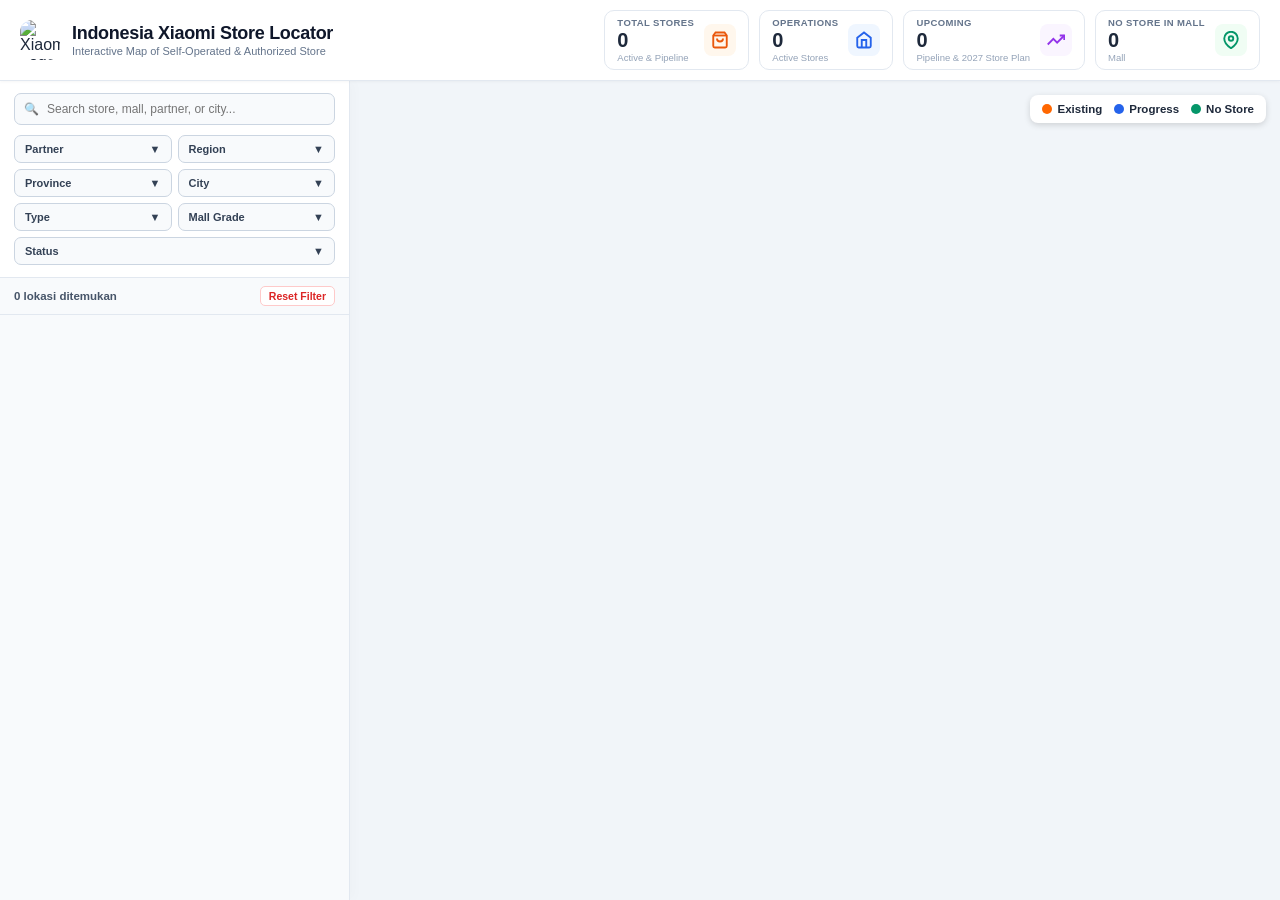
==== index.html @ d6fe2747 "Add files via upload" ====
<!DOCTYPE html>
<html lang="id">
<head>
  <meta charset="UTF-8">
  <meta name="viewport" content="width=device-width, initial-scale=1.0">
  <title>Indonesia Xiaomi Store Locator - Interactive Distribution Map</title>
  
  <!-- Leaflet CSS -->
  <link rel="stylesheet" href="https://unpkg.com/leaflet@1.9.4/dist/leaflet.css" />

  <style>
    @import url('https://fonts.cdnfonts.com/css/aptos');

    * {
      box-sizing: border-box;
      margin: 0;
      padding: 0;
      font-family: 'Aptos', 'Aptos Display', -apple-system, BlinkMacSystemFont, "Segoe UI", Roboto, sans-serif !important;
    }

    body {
      background-color: #f1f5f9;
      color: #1e293b;
      height: 100vh;
      display: flex;
      flex-direction: column;
      overflow: hidden;
    }

    /* ================= NAVBAR ================= */
    .navbar {
      background-color: #ffffff;
      border-bottom: 1px solid #e2e8f0;
      padding: 10px 20px;
      display: flex;
      justify-content: space-between;
      align-items: center;
      z-index: 1000;
      box-shadow: 0 1px 3px rgba(0, 0, 0, 0.04);
    }

    .brand {
      display: flex;
      align-items: center;
      gap: 12px;
    }

    .brand h1 {
      font-size: 18px;
      font-weight: 800;
      color: #0f172a;
      letter-spacing: -0.3px;
    }

    .brand p {
      font-size: 11px;
      color: #64748b;
      margin-top: 1px;
      font-weight: 500;
    }

    /* ================= STATS ================= */
    .stats-container {
      display: flex;
      gap: 10px;
    }

    .stat-card {
      background: #ffffff;
      border: 1px solid #e2e8f0;
      border-radius: 10px;
      padding: 6px 12px;
      display: flex;
      align-items: center;
      justify-content: space-between;
      min-width: 130px;
      gap: 10px;
    }

    .stat-content {
      display: flex;
      flex-direction: column;
    }

    .stat-label {
      font-size: 9.5px;
      font-weight: 700;
      color: #64748b;
      letter-spacing: 0.4px;
      text-transform: uppercase;
    }

    .stat-content h2 {
      font-size: 20px;
      font-weight: 800;
      line-height: 1.1;
      margin: 1px 0;
    }

    .stat-sub {
      font-size: 9.5px;
      color: #94a3b8;
      font-weight: 500;
    }

    .stat-orange h2 { color: #ea580c; }
    .stat-blue h2   { color: #2563eb; }
    .stat-purple h2 { color: #9333ea; }
    .stat-green h2  { color: #059669; }

    .stat-icon {
      width: 32px;
      height: 32px;
      border-radius: 8px;
      display: flex;
      align-items: center;
      justify-content: center;
      flex-shrink: 0;
    }

    .orange-icon { background-color: #fff7ed; color: #ea580c; }
    .blue-icon   { background-color: #eff6ff; color: #2563eb; }
    .purple-icon { background-color: #faf5ff; color: #9333ea; }
    .green-icon  { background-color: #f0fdf4; color: #059669; }

    /* ================= LAYOUT ================= */
    .main-layout {
      display: flex;
      flex: 1;
      height: calc(100vh - 61px);
      position: relative;
    }

    /* ================= SIDEBAR ================= */
    .sidebar {
      width: 350px;
      background: #ffffff;
      border-right: 1px solid #e2e8f0;
      display: flex;
      flex-direction: column;
      z-index: 500;
      box-shadow: 4px 0 12px rgba(0, 0, 0, 0.02);
    }

    .filter-section {
      padding: 12px 14px;
      border-bottom: 1px solid #e2e8f0;
      background: #ffffff;
    }

    .search-box-wrapper {
      position: relative;
      margin-bottom: 10px;
    }

    .search-box-icon {
      position: absolute;
      left: 10px;
      top: 50%;
      transform: translateY(-50%);
      color: #94a3b8;
      font-size: 12px;
    }

    .search-box {
      width: 100%;
      padding: 8px 12px 8px 32px;
      border: 1px solid #cbd5e1;
      border-radius: 7px;
      font-size: 12px;
      outline: none;
      background: #f8fafc;
      color: #0f172a;
      transition: all 0.2s ease;
    }

    .search-box:focus {
      background: #ffffff;
      border-color: #ea580c;
      box-shadow: 0 0 0 3px rgba(234, 88, 12, 0.1);
    }

    .filter-grid {
      display: flex;
      flex-direction: column;
      gap: 6px;
    }

    .filter-row {
      display: flex;
      gap: 6px;
    }

    .custom-multiselect {
      position: relative;
      flex: 1;
    }

    .custom-multiselect.full-width {
      width: 100%;
    }

    .multiselect-btn {
      width: 100%;
      padding: 7px 10px;
      background: #f8fafc;
      border: 1px solid #cbd5e1;
      border-radius: 7px;
      font-size: 11px;
      font-weight: 600;
      color: #334155;
      text-align: left;
      cursor: pointer;
      display: flex;
      justify-content: space-between;
      align-items: center;
      transition: all 0.2s;
    }

    .multiselect-btn:hover {
      background: #ffffff;
      border-color: #94a3b8;
      color: #0f172a;
    }

    /* DROPDOWN CONTAINER */
    .multiselect-dropdown {
      display: none;
      position: absolute;
      top: calc(100% + 4px);
      left: 0;
      right: 0;
      background: #ffffff;
      border: 1px solid #cbd5e1;
      border-radius: 7px;
      z-index: 1000;
      box-shadow: 0 8px 20px rgba(0,0,0,0.08);
      padding: 6px;
    }

    .multiselect-dropdown.show {
      display: block;
    }

    .dropdown-search-input {
      width: 100%;
      padding: 6px 10px;
      font-size: 11px;
      border: 1px solid #cbd5e1;
      border-radius: 5px;
      outline: none;
      margin-bottom: 6px;
      background: #f8fafc;
    }

    .dropdown-search-input:focus {
      border-color: #ea580c;
      background: #ffffff;
    }

    .dropdown-options-list {
      max-height: 180px;
      overflow-y: auto;
      display: flex;
      flex-direction: column;
      gap: 2px;
    }

    .multiselect-option {
      display: flex;
      align-items: center;
      gap: 8px;
      padding: 5px 8px;
      font-size: 11px;
      cursor: pointer;
      color: #334155;
      font-weight: 500;
      border-radius: 4px;
    }

    .multiselect-option:hover {
      background-color: #f1f5f9;
      color: #0f172a;
    }

    .multiselect-option input[type="checkbox"] {
      cursor: pointer;
      accent-color: #ea580c;
      width: 13px;
      height: 13px;
    }

    .dropdown-actions {
      display: flex;
      justify-content: space-between;
      padding: 4px 2px 6px 2px;
      border-bottom: 1px solid #e2e8f0;
      margin-bottom: 4px;
      font-size: 10px;
    }

    .dropdown-action-btn {
      background: none;
      border: none;
      color: #2563eb;
      cursor: pointer;
      font-weight: 600;
      padding: 2px 4px;
    }

    .dropdown-action-btn:hover {
      text-decoration: underline;
    }

    .store-count-info {
      padding: 8px 14px;
      background: #f8fafc;
      border-bottom: 1px solid #e2e8f0;
      display: flex;
      justify-content: space-between;
      align-items: center;
      font-size: 11.5px;
      font-weight: 700;
      color: #475569;
    }

    #reset-btn {
      background: #ffffff;
      border: 1px solid #fecaca;
      color: #dc2626;
      font-size: 10.5px;
      font-weight: 700;
      cursor: pointer;
      padding: 3px 8px;
      border-radius: 5px;
      transition: all 0.2s;
    }

    #reset-btn:hover {
      background: #fee2e2;
    }

    .store-list {
      flex: 1;
      overflow-y: auto;
      padding: 10px 14px;
      display: flex;
      flex-direction: column;
      gap: 10px;
      background: #f8fafc;
    }

    .store-card {
      background: #ffffff;
      border: 1px solid #e2e8f0;
      border-radius: 8px;
      padding: 11px;
      cursor: pointer;
      transition: all 0.2s ease;
      box-shadow: 0 1px 2px rgba(0,0,0,0.02);
    }

    .store-card:hover {
      border-color: #ea580c;
      box-shadow: 0 4px 10px rgba(234, 88, 12, 0.06);
      transform: translateY(-1px);
    }

    .card-header {
      display: flex;
      justify-content: space-between;
      align-items: flex-start;
      gap: 8px;
      margin-bottom: 4px;
    }

    .card-title {
      font-size: 12.5px;
      font-weight: 700;
      color: #0f172a;
      line-height: 1.3;
    }

    .badge-group {
      display: flex;
      align-items: center;
      gap: 3px;
      flex-shrink: 0;
    }

    .badge {
      padding: 2px 6px;
      border-radius: 12px;
      font-size: 9px;
      font-weight: 800;
      text-transform: uppercase;
      letter-spacing: 0.2px;
    }

    .badge-existing { background-color: #ffedd5; color: #c2410c; }
    .badge-progress { background-color: #dbeafe; color: #1e40af; }
    .badge-nostore  { background-color: #d1fae5; color: #065f46; }

    .card-meta-row {
      display: flex;
      flex-direction: column;
      gap: 2px;
      margin-top: 4px;
    }

    .card-partner {
      font-size: 11px;
      color: #475569;
      font-weight: 600;
    }

    .card-address {
      font-size: 10.5px;
      color: #64748b;
    }

    .maps-link-container {
      margin: 5px 0;
    }

    .btn-maps-link {
      display: inline-flex;
      align-items: center;
      gap: 3px;
      color: #ea580c;
      font-weight: 700;
      font-size: 10.5px;
      text-decoration: none;
      padding: 2px 6px;
      border: 1px solid #fed7aa;
      border-radius: 5px;
      background-color: #fff7ed;
      transition: all 0.2s;
    }

    .btn-maps-link:hover {
      background-color: #ea580c;
      color: #ffffff;
      border-color: #ea580c;
    }

    .store-extra-info {
      margin-top: 6px;
      padding-top: 5px;
      border-top: 1px dashed #e2e8f0;
      font-size: 10.5px;
      color: #64748b;
      display: flex;
      justify-content: space-between;
      align-items: center;
    }

    /* STYLING Kustom untuk Tooltip saat di-Hover */
    .store-hover-tooltip {
      background: rgba(255, 255, 255, 0.95);
      border: 1px solid #cbd5e1;
      border-radius: 6px;
      padding: 4px 8px;
      font-size: 10.5px;
      font-weight: 600;
      color: #0f172a;
      box-shadow: 0 4px 6px rgba(0,0,0,0.1);
      white-space: nowrap;
    }

    /* ================= MAP CONTAINER & LEGEND ================= */
    .map-container {
      flex: 1;
      height: 100%;
      position: relative;
    }

    #map {
      width: 100%;
      height: 100%;
    }

    .map-legend {
      position: absolute;
      top: 14px;
      right: 14px;
      background: white;
      padding: 8px 12px;
      border-radius: 8px;
      box-shadow: 0 2px 6px rgba(0,0,0,0.15);
      display: flex;
      gap: 12px;
      z-index: 1000;
      font-size: 11.5px;
      font-weight: 600;
      color: #1e293b;
      align-items: center;
    }

    .legend-item {
      display: flex;
      align-items: center;
      gap: 5px;
    }

    .legend-dot {
      width: 10px;
      height: 10px;
      border-radius: 50%;
    }

    /* ================= RIGHT RADIUS PANEL ================= */
    .right-info-panel {
      position: absolute;
      top: 60px;
      right: 14px;
      width: 330px;
      max-height: calc(100% - 74px);
      background: #ffffff;
      border-radius: 10px;
      box-shadow: 0 10px 24px rgba(0, 0, 0, 0.15);
      border: 1px solid #cbd5e1;
      z-index: 1000;
      display: none;
      flex-direction: column;
      overflow: hidden;
      animation: slideInRight 0.2s ease-out;
    }

    @keyframes slideInRight {
      from { opacity: 0; transform: translateX(20px); }
      to { opacity: 1; transform: translateX(0); }
    }

    .radius-header {
      background: #0f766e;
      color: #ffffff;
      padding: 10px 14px;
      display: flex;
      justify-content: space-between;
      align-items: center;
    }

    .radius-title-box {
      display: flex;
      align-items: center;
      gap: 6px;
      font-weight: 800;
      font-size: 13px;
    }

    .radius-count-badge {
      background: #ffffff;
      color: #0f766e;
      font-weight: 800;
      font-size: 11px;
      padding: 2px 8px;
      border-radius: 10px;
    }

    .radius-content {
      padding: 12px;
      overflow-y: auto;
      display: flex;
      flex-direction: column;
      gap: 10px;
    }

    .center-store-title {
      font-size: 12px;
      line-height: 1.3;
      color: #1e293b;
    }

    .center-store-title strong {
      display: block;
      font-size: 12.5px;
      color: #0f172a;
    }

    .radius-actions {
      display: grid;
      grid-template-columns: 1fr 1fr;
      gap: 8px;
    }

    .btn-radius-action {
      background: #ffffff;
      border: 1px solid #cbd5e1;
      color: #0f766e;
      font-weight: 700;
      font-size: 11px;
      padding: 6px;
      border-radius: 6px;
      cursor: pointer;
      text-align: center;
      transition: all 0.2s;
    }

    .btn-radius-action:hover {
      background: #f1f5f9;
      border-color: #0f766e;
    }

    .radius-locations-list {
      display: flex;
      flex-direction: column;
      gap: 8px;
      max-height: 320px;
      overflow-y: auto;
    }

    .radius-location-item {
      border-bottom: 1px dashed #e2e8f0;
      padding-bottom: 6px;
    }

    .loc-item-header {
      display: flex;
      justify-content: space-between;
      gap: 6px;
    }

    .loc-item-name {
      font-size: 11.5px;
      font-weight: 700;
      color: #1e293b;
    }

    .loc-item-dist {
      font-size: 10.5px;
      font-weight: 800;
      color: #0f766e;
      white-space: nowrap;
    }

    .loc-item-sub {
      font-size: 10px;
      color: #64748b;
      margin-top: 2px;
    }

    .no-store-city {
      font-size: 11.5px;
      color: #94a3b8;
      font-style: italic;
      text-align: center;
      padding: 10px 0;
    }

    .radius-footer-accordion {
      background: #ea580c;
      color: #ffffff;
      padding: 8px 12px;
      font-size: 11px;
      font-weight: 800;
      display: flex;
      justify-content: space-between;
      align-items: center;
      cursor: pointer;
    }
  </style>
</head>
<body>

  <!-- NAVBAR -->
  <header class="navbar">
    <div class="brand">
      <div class="brand-logo-xiaomi" title="Xiaomi Store Locator" style="background: none; padding: 0; box-shadow: none;">
        <img src="https://upload.wikimedia.org/wikipedia/commons/a/ae/Xiaomi_logo_%282021-%29.svg" alt="Xiaomi Logo" style="width: 40px; height: 40px; border-radius: 12px; display: block;">
      </div>
      <div>
        <h1>Indonesia Xiaomi Store Locator</h1>
        <p>Interactive Map of Self-Operated & Authorized Store</p>
      </div>
    </div>

    <!-- STATS -->
    <div class="stats-container">
      <div class="stat-card">
        <div class="stat-content">
          <span class="stat-label">Total Stores</span>
          <h2 id="stat-total">0</h2>
          <span class="stat-sub">Active & Pipeline</span>
        </div>
        <div class="stat-icon orange-icon">
          <svg width="18" height="18" viewBox="0 0 24 24" fill="none" stroke="currentColor" stroke-width="2.5"><path d="M6 2L3 6v14a2 2 0 0 0 2 2h14a2 2 0 0 0 2-2V6l-3-4z"></path><line x1="3" y1="6" x2="21" y2="6"></line><path d="M16 10a4 4 0 0 1-8 0"></path></svg>
        </div>
      </div>

      <div class="stat-card">
        <div class="stat-content">
          <span class="stat-label">Operations</span>
          <h2 id="stat-existing">0</h2>
          <span class="stat-sub">Active Stores</span>
        </div>
        <div class="stat-icon blue-icon">
          <svg width="18" height="18" viewBox="0 0 24 24" fill="none" stroke="currentColor" stroke-width="2.5"><path d="M3 9l9-7 9 7v11a2 2 0 0 1-2 2H5a2 2 0 0 1-2-2z"></path><polyline points="9 22 9 12 15 12 15 22"></polyline></svg>
        </div>
      </div>

      <div class="stat-card">
        <div class="stat-content">
          <span class="stat-label">Upcoming</span>
          <h2 id="stat-progress">0</h2>
          <span class="stat-sub">Pipeline & 2027 Store Plan</span>
        </div>
        <div class="stat-icon purple-icon">
          <svg width="18" height="18" viewBox="0 0 24 24" fill="none" stroke="currentColor" stroke-width="2.5"><polyline points="23 6 13.5 15.5 8.5 10.5 1 18"></polyline><polyline points="17 6 23 6 23 12"></polyline></svg>
        </div>
      </div>

      <div class="stat-card">
        <div class="stat-content">
          <span class="stat-label">No Store In Mall</span>
          <h2 id="stat-nostore">0</h2>
          <span class="stat-sub">Mall</span>
        </div>
        <div class="stat-icon green-icon">
          <svg width="18" height="18" viewBox="0 0 24 24" fill="none" stroke="currentColor" stroke-width="2.5"><path d="M21 10c0 7-9 13-9 13s-9-6-9-13a9 9 0 0 1 18 0z"></path><circle cx="12" cy="10" r="3"></circle></svg>
        </div>
      </div>
    </div>
  </header>

  <!-- MAIN LAYOUT -->
  <div class="main-layout">
    
    <!-- SIDEBAR -->
    <aside class="sidebar">
      <div class="filter-section">
        <div class="search-box-wrapper">
          <span class="search-box-icon">🔍</span>
          <input type="text" id="search-input" class="search-box" placeholder="Search store, mall, partner, or city...">
        </div>

        <div class="filter-grid">
          <div class="filter-row">
            <div class="custom-multiselect" id="ms-partner">
              <button class="multiselect-btn"><span>Partner</span> ▼</button>
              <div class="multiselect-dropdown"></div>
            </div>
            <div class="custom-multiselect" id="ms-region">
              <button class="multiselect-btn"><span>Region</span> ▼</button>
              <div class="multiselect-dropdown"></div>
            </div>
          </div>

          <div class="filter-row">
            <div class="custom-multiselect" id="ms-province">
              <button class="multiselect-btn"><span>Province</span> ▼</button>
              <div class="multiselect-dropdown"></div>
            </div>
            <div class="custom-multiselect" id="ms-city">
              <button class="multiselect-btn"><span>City</span> ▼</button>
              <div class="multiselect-dropdown"></div>
            </div>
          </div>

          <div class="filter-row">
            <div class="custom-multiselect" id="ms-type">
              <button class="multiselect-btn"><span>Type</span> ▼</button>
              <div class="multiselect-dropdown"></div>
            </div>
            <div class="custom-multiselect" id="ms-grade">
              <button class="multiselect-btn"><span>Mall Grade</span> ▼</button>
              <div class="multiselect-dropdown"></div>
            </div>
          </div>

          <div class="custom-multiselect full-width" id="ms-status">
            <button class="multiselect-btn"><span>Status</span> ▼</button>
            <div class="multiselect-dropdown"></div>
          </div>
        </div>
      </div>

      <div class="store-count-info">
        <span id="stores-found-text">0 lokasi ditemukan</span>
        <button id="reset-btn">Reset Filter</button>
      </div>

      <div class="store-list" id="store-list"></div>
    </aside>

    <!-- MAP CONTAINER & LEGENDA -->
    <main class="map-container">
      <div class="map-legend">
        <div class="legend-item">
          <span class="legend-dot" style="background-color: #ff6700;"></span> Existing
        </div>
        <div class="legend-item">
          <span class="legend-dot" style="background-color: #2563eb;"></span> Progress
        </div>
        <div class="legend-item">
          <span class="legend-dot" style="background-color: #059669;"></span> No Store
        </div>
      </div>

      <div id="map"></div>
    </main>

  </div>

  <!-- Leaflet JS -->
  <script src="https://unpkg.com/leaflet@1.9.4/dist/leaflet.js"></script>

  <script>
    const map = L.map('map').setView([-2.548926, 118.014863], 5);

    L.tileLayer('https://{s}.tile.openstreetmap.org/{z}/{x}/{y}.png', {
      attribution: '© OpenStreetMap contributors'
    }).addTo(map);

    let allStores = [];
    let filteredStores = [];
    let markersLayer = L.layerGroup().addTo(map);
    let radiusCirclesGroup = L.layerGroup().addTo(map);
    let connectionLinesGroup = L.layerGroup().addTo(map);
    let currentActiveStore = null;

    const selectedFilters = {
      partner: [],
      region: [],
      province: [],
      city: [],
      type: [],
      grade: [],
      status: ['EXISTING', 'PROGRESS']
    };

    function getPinSizeByZoom(zoomLevel) {
      if (zoomLevel >= 15) return { width: 28, height: 38 }; 
      if (zoomLevel >= 12) return { width: 22, height: 30 }; 
      if (zoomLevel >= 9)  return { width: 16, height: 22 }; 
      return { width: 12, height: 16 };                       
    }

    function createMapPinIcon(status, zoomLevel) {
      const { width, height } = getPinSizeByZoom(zoomLevel);
      const st = String(status || '').toUpperCase();

      let lightColor = '#FF6700'; 
      let darkColor  = '#D95300';

      if (st === 'PROGRESS' || st === 'UPCOMING') {
        lightColor = '#2563EB';  
        darkColor  = '#1D4ED8';
      } else if (st === 'NO STORE' || st === 'POTENTIAL' || st === 'NO MALL') {
        lightColor = '#059669';  
        darkColor  = '#047857';
      }

      const svgPin = `
        <svg viewBox="0 0 100 130" style="width: 100%; height: 100%; filter: drop-shadow(0px 2px 3px rgba(0,0,0,0.35));" xmlns="http://www.w3.org/2000/svg">
          <path d="M50 0 C22.386 0 0 22.386 0 50 C0 80 50 130 50 130 C50 130 100 80 100 50 C100 22.386 77.614 0 50 0 Z" fill="#FFFFFF"/>
          <path d="M50 6 C25.7 6 6 25.7 6 50 C6 76 50 121 50 121 Z" fill="${lightColor}"/>
          <path d="M50 6 C74.3 6 94 25.7 94 50 C94 76 50 121 50 121 Z" fill="${darkColor}"/>
          <circle cx="50" cy="48" r="18" fill="#FFFFFF"/>
          <circle cx="50" cy="48" r="10" fill="${lightColor}"/>
        </svg>
      `;

      return L.divIcon({
        className: 'custom-map-pin-icon',
        html: `<div style="width: ${width}px; height: ${height}px;">${svgPin}</div>`,
        iconSize: [width, height],
        iconAnchor: [width / 2, height],
        popupAnchor: [0, -height]
      });
    }

    function parseNum(val) {
      if (typeof val === 'number') return val;
      if (typeof val === 'string') {
        const cleaned = val.replace(',', '.').trim();
        const num = parseFloat(cleaned);
        return isNaN(num) ? NaN : num;
      }
      return NaN;
    }

    function getTextVal(val) {
      if (val === undefined || val === null || val === '') return '-';
      return String(val).trim();
    }

    function formatPopulation(val) {
      if (val === undefined || val === null || val === '' || val === '-') return '-';
      const cleaned = String(val).replace(/[^0-9]/g, '');
      if (!cleaned) return String(val);
      return Number(cleaned).toLocaleString('en-US');
    }

    function getGradeVal(store) {
      return store["Grade"] || store["Mall Grade"] || store["Mall_Grade"] || store["Grade Mall"] || store["GRADE"] || store["Store Grade"] || '';
    }

    function getDistanceInKm(lat1, lon1, lat2, lon2) {
      const R = 6371;
      const dLat = (lat2 - lat1) * Math.PI / 180;
      const dLon = (lon2 - lon1) * Math.PI / 180;
      const a = 
        Math.sin(dLat / 2) * Math.sin(dLat / 2) +
        Math.cos(lat1 * Math.PI / 180) * Math.cos(lat2 * Math.PI / 180) * 
        Math.sin(dLon / 2) * Math.sin(dLon / 2);
      const c = 2 * Math.atan2(Math.sqrt(a), Math.sqrt(1 - a));
      return R * c;
    }

    function formatDistance(distKm) {
      if (distKm < 1) return `${Math.round(distKm * 1000)} m`;
      return `${distKm.toFixed(2)} km`;
    }

    function normalizeCityName(cityName) {
      if (!cityName) return '';
      return cityName.toString().toLowerCase().replace(/^(kota|kabupaten|kab\.)\s+/g, '').trim();
    }

    async function fetchJsonData(fileName) {
      const paths = [`../output/${fileName}`, `output/${fileName}`, `./output/${fileName}`, `./${fileName}`, fileName];
      for (const path of paths) {
        try {
          const res = await fetch(path);
          if (res.ok) {
            const data = await res.json();
            if (Array.isArray(data) && data.length > 0) return data;
          }
        } catch (e) {}
      }
      return [];
    }

    async function loadStoresData() {
      const storesData = await fetchJsonData('stores.json');
      const candidatesData = await fetchJsonData('mall_candidate.json');

      const formattedStores = storesData.map(s => {
        let st = String(s.Status || 'EXISTING').trim().toUpperCase();
        if (st.includes('EXIST')) st = 'EXISTING';
        else if (st.includes('PROGRESS') || st.includes('UPCOMING')) st = 'PROGRESS';
        else st = 'EXISTING';
        return { ...s, Status: st };
      });

      const formattedCandidates = candidatesData.map(c => ({ ...c, Status: 'NO STORE', isCandidate: true }));

      allStores = [...formattedStores, ...formattedCandidates];
      setupMultiSelects();
      applyFilters();
    }

    loadStoresData();

    const filterConfigs = [
      { id: 'ms-partner', key: 'partner', field: 'Partner', label: 'Partner' },
      { id: 'ms-region', key: 'region', field: 'Region', label: 'Region' },
      { id: 'ms-province', key: 'province', field: 'Province', label: 'Province' },
      { id: 'ms-city', key: 'city', field: 'City', label: 'City' },
      { id: 'ms-type', key: 'type', field: 'Type', label: 'Type' },
      { id: 'ms-grade', key: 'grade', customGetter: getGradeVal, label: 'Mall Grade' },
      { id: 'ms-status', key: 'status', customOptions: ['EXISTING', 'PROGRESS', 'NO STORE'], label: 'Status' }
    ];

    function setupMultiSelects() {
      filterConfigs.forEach(cfg => {
        const container = document.getElementById(cfg.id);
        if (!container) return;

        const btn = container.querySelector('.multiselect-btn');
        const dropdown = container.querySelector('.multiselect-dropdown');

        let options = [];
        if (cfg.customOptions) {
          options = cfg.customOptions;
        } else {
          options = [...new Set(allStores.map(item => cfg.customGetter ? cfg.customGetter(item) : item[cfg.field]).filter(Boolean))].sort();
        }

        dropdown.innerHTML = `
          <input type="text" class="dropdown-search-input" placeholder="Search ${cfg.label.toLowerCase()}...">
          <div class="dropdown-actions">
            <button type="button" class="dropdown-action-btn select-all">Select All</button>
            <button type="button" class="dropdown-action-btn clear-all">Clear</button>
          </div>
          <div class="dropdown-options-list"></div>
        `;

        const searchInput = dropdown.querySelector('.dropdown-search-input');
        const optionsListContainer = dropdown.querySelector('.dropdown-options-list');
        const btnSelectAll = dropdown.querySelector('.select-all');
        const btnClearAll = dropdown.querySelector('.clear-all');

        options.forEach(optVal => {
          const isChecked = selectedFilters[cfg.key].includes(optVal);
          const label = document.createElement('label');
          label.className = 'multiselect-option';
          label.innerHTML = `<input type="checkbox" value="${optVal}" ${isChecked ? 'checked' : ''}><span>${optVal}</span>`;

          const checkbox = label.querySelector('input');
          checkbox.addEventListener('change', () => {
            if (checkbox.checked) {
              if (!selectedFilters[cfg.key].includes(optVal)) selectedFilters[cfg.key].push(optVal);
            } else {
              selectedFilters[cfg.key] = selectedFilters[cfg.key].filter(v => v !== optVal);
            }
            updateBtnLabel(btn, cfg.label, selectedFilters[cfg.key]);
            applyFilters();
          });
          optionsListContainer.appendChild(label);
        });

        searchInput.addEventListener('input', (e) => {
          const term = e.target.value.toLowerCase();
          const optionLabels = optionsListContainer.querySelectorAll('.multiselect-option');
          optionLabels.forEach(lbl => {
            const text = lbl.textContent.toLowerCase();
            lbl.style.display = text.includes(term) ? 'flex' : 'none';
          });
        });

        searchInput.addEventListener('click', (e) => e.stopPropagation());

        btnSelectAll.addEventListener('click', (e) => {
          e.stopPropagation();
          selectedFilters[cfg.key] = [...options];
          optionsListContainer.querySelectorAll('input[type="checkbox"]').forEach(cb => cb.checked = true);
          updateBtnLabel(btn, cfg.label, selectedFilters[cfg.key]);
          applyFilters();
        });

        btnClearAll.addEventListener('click', (e) => {
          e.stopPropagation();
          selectedFilters[cfg.key] = [];
          optionsListContainer.querySelectorAll('input[type="checkbox"]').forEach(cb => cb.checked = false);
          updateBtnLabel(btn, cfg.label, selectedFilters[cfg.key]);
          applyFilters();
        });

        updateBtnLabel(btn, cfg.label, selectedFilters[cfg.key]);

        btn.addEventListener('click', (e) => {
          e.stopPropagation();
          document.querySelectorAll('.multiselect-dropdown').forEach(d => { 
            if (d !== dropdown) d.classList.remove('show'); 
          });
          dropdown.classList.toggle('show');
          if (dropdown.classList.contains('show')) {
            searchInput.focus();
          }
        });
      });

      document.addEventListener('click', () => {
        document.querySelectorAll('.multiselect-dropdown').forEach(d => d.classList.remove('show'));
      });

      const mainSearchInput = document.getElementById('search-input');
      if (mainSearchInput) mainSearchInput.addEventListener('input', () => applyFilters());

      const resetBtn = document.getElementById('reset-btn');
      if (resetBtn) resetBtn.addEventListener('click', resetFilters);
    }

    function updateBtnLabel(btn, defaultLabel, selectedArray) {
      const span = btn.querySelector('span');
      if (!span) return;
      if (selectedArray.length === 0) span.textContent = defaultLabel;
      else if (selectedArray.length === 1) span.textContent = selectedArray[0];
      else span.textContent = `${defaultLabel} (${selectedArray.length})`;
    }

    function applyFilters(isReset = false) {
      const searchInput = document.getElementById('search-input');
      const searchVal = searchInput ? searchInput.value.toLowerCase() : '';

      filteredStores = allStores.filter(store => {
        const storeName = store["Store Name"] || store["Mall Name"] || store["Name"] || '';
        const storeGrade = getGradeVal(store);
        const storeStatus = store["Status"] || 'NO STORE';

        const matchSearch = !searchVal || 
          storeName.toLowerCase().includes(searchVal) ||
          (store["Partner"] || '').toLowerCase().includes(searchVal) ||
          (store["City"] || '').toLowerCase().includes(searchVal) ||
          storeGrade.toLowerCase().includes(searchVal);

        const matchPartner = selectedFilters.partner.length === 0 || selectedFilters.partner.includes(store["Partner"]);
        const matchRegion = selectedFilters.region.length === 0 || selectedFilters.region.includes(store["Region"]);
        const matchProvince = selectedFilters.province.length === 0 || selectedFilters.province.includes(store["Province"]);
        const matchCity = selectedFilters.city.length === 0 || selectedFilters.city.includes(store["City"]);
        const matchType = selectedFilters.type.length === 0 || selectedFilters.type.includes(store["Type"]);
        const matchGrade = selectedFilters.grade.length === 0 || selectedFilters.grade.includes(storeGrade);
        const matchStatus = selectedFilters.status.length === 0 || selectedFilters.status.includes(storeStatus);

        return matchSearch && matchPartner && matchRegion && matchProvince && matchCity && matchType && matchGrade && matchStatus;
      });

      closeRightRadiusPanel();
      updateDashboard();

      // Jika sedang reset atau kembali ke kondisi default nasional, kembalikan tampilan utuh Indonesia (termasuk Papua)
      if (isReset || isDefaultFilterState()) {
        map.setView([-2.548926, 118.014863], 5, { duration: 1.5 });
      } else {
        autoZoomToFilteredStores();
      }
    }

    function isDefaultFilterState() {
      const searchInput = document.getElementById('search-input');
      const hasSearch = searchInput && searchInput.value.trim() !== '';
      const hasRegionFilter = selectedFilters.region.length > 0;
      const hasCityFilter = selectedFilters.city.length > 0;
      const hasPartnerFilter = selectedFilters.partner.length > 0;
      
      return !hasSearch && !hasRegionFilter && !hasCityFilter && !hasPartnerFilter;
    }

    function autoZoomToFilteredStores() {
      if (filteredStores.length === 0) return;

      const validCoords = filteredStores
        .map(store => {
          const lat = parseNum(store["Latitude"]);
          const lng = parseNum(store["Longitude"]);
          return (!isNaN(lat) && !isNaN(lng)) ? [lat, lng] : null;
        })
        .filter(coord => coord !== null);

      if (validCoords.length === 0) return;

      if (validCoords.length === 1) {
        map.flyTo(validCoords[0], 14, { duration: 1.5 });
      } else {
        const bounds = L.latLngBounds(validCoords);
        map.fitBounds(bounds, { 
          padding: [50, 50], 
          maxZoom: 13, 
          duration: 1.5 
        });
      }
    }

    function resetFilters() {
      const searchInput = document.getElementById('search-input');
      if (searchInput) searchInput.value = '';

      filterConfigs.forEach(cfg => {
        selectedFilters[cfg.key] = cfg.key === 'status' ? ['EXISTING', 'PROGRESS'] : [];
        const container = document.getElementById(cfg.id);
        if (container) {
          updateBtnLabel(container.querySelector('.multiselect-btn'), cfg.label, selectedFilters[cfg.key]);
          container.querySelectorAll('input[type="checkbox"]').forEach(cb => { cb.checked = selectedFilters[cfg.key].includes(cb.value); });
          
          const dropdownSearch = container.querySelector('.dropdown-search-input');
          if (dropdownSearch) {
            dropdownSearch.value = '';
            container.querySelectorAll('.multiselect-option').forEach(lbl => lbl.style.display = 'flex');
          }
        }
      });

      closeRightRadiusPanel();
      // Panggil applyFilters dengan parameter true agar peta kembali menampilkan seluruh Indonesia
      applyFilters(true);
    }

    function updateDashboard() {
      const existing = filteredStores.filter(s => String(s["Status"]).toUpperCase() === 'EXISTING').length;
      const progress = filteredStores.filter(s => String(s["Status"]).toUpperCase() === 'PROGRESS').length;
      const noStore = filteredStores.filter(s => String(s["Status"]).toUpperCase() === 'NO STORE').length;
      const totalAll = filteredStores.length;

      document.getElementById('stat-total').textContent = totalAll;
      document.getElementById('stat-existing').textContent = existing;
      document.getElementById('stat-progress').textContent = progress;
      document.getElementById('stat-nostore').textContent = noStore;
      document.getElementById('stores-found-text').textContent = `${totalAll} location found`;

      renderStoreList();
      renderMarkers();
    }

    function renderStoreList() {
      const listContainer = document.getElementById('store-list');
      if (!listContainer) return;
      listContainer.innerHTML = '';

      filteredStores.forEach(store => {
        const status = store["Status"] || 'NO STORE';
        let badgeClass = status === 'EXISTING' ? 'badge-existing' : (status === 'PROGRESS' ? 'badge-progress' : 'badge-nostore');

        const storeGrade = getGradeVal(store);
        const gradeBadgeHtml = storeGrade ? `<span class="badge" style="background:#e0e7ff; color:#3730a3;">${storeGrade}</span>` : '';
        const name = store["Store Name"] || store["Mall Name"] || store["Name"] || 'Xiaomi Store / Mall';

        const lat = parseNum(store["Latitude"]);
        const lng = parseNum(store["Longitude"]);
        const populationFormatted = formatPopulation(store['POPULATION'] || store['Population'] || store['City Population']);

        const searchName = store["Mall Name"] || store["Store Name"] || store["Name"];
        const cityName = store["City"] || '';
        let mapsLink = getTextVal(store['Google Maps Link'] || store['Popul Link'] || store['Maps Link']);
        if (mapsLink === '-') {
          mapsLink = searchName ? `https://www.google.com/maps/search/?api=1&query=${encodeURIComponent(`${searchName} ${cityName}`.trim())}` : '#';
        }

        const mapsBtnHtml = mapsLink !== '#' ? `<div class="maps-link-container"><a href="${mapsLink}" target="_blank" rel="noopener noreferrer" class="btn-maps-link">📍 Maps Link</a></div>` : '';

        const card = document.createElement('div');
        card.className = 'store-card';
        card.innerHTML = `
          <div class="card-header">
            <div class="card-title">${name}</div>
            <div class="badge-group">${gradeBadgeHtml}<span class="badge ${badgeClass}">${status}</span></div>
          </div>
          ${mapsBtnHtml}
          <div class="card-meta-row">
            <div class="card-partner">🏢 ${store["Partner"] || '-'}</div>
            <div class="card-address">📍 ${store["City"] || ''}, ${store["Province"] || ''}</div>
          </div>
          <div class="store-extra-info">
            <span>City Population</span>
            <strong style="color: #0f172a;">${populationFormatted}</strong>
          </div>
        `;

        card.addEventListener('click', (e) => {
          if (e.target.tagName === 'A') return;
          if (!isNaN(lat) && !isNaN(lng)) {
            map.flyTo([lat, lng], 13);
            selectStoreAndTriggerRadius(store);
          }
        });

        listContainer.appendChild(card);
      });
    }

    function renderMarkers() {
      markersLayer.clearLayers();
      const currentZoom = map.getZoom();

      filteredStores.forEach(store => {
        const lat = parseNum(store["Latitude"]);
        const lng = parseNum(store["Longitude"]);
        if (isNaN(lat) || isNaN(lng)) return;

        const marker = L.marker([lat, lng], { icon: createMapPinIcon(store["Status"], currentZoom) });
        const name = store["Store Name"] || store["Mall Name"] || store["Name"] || 'Xiaomi Store';
        const partner = store["Partner"] || '-';
        const region = store["Region"] || '-';
        const storeGrade = getGradeVal(store);
        
        const rawCost = parseNum(store["Rental Cost"]);
        const rentalCost = !isNaN(rawCost) ? `Rp ${new Intl.NumberFormat('id-ID').format(rawCost)}` : '-';

        const searchName = store["Mall Name"] || store["Store Name"] || store["Name"];
        const cityName = store["City"] || '';
        let mapsLink = getTextVal(store['Google Maps Link'] || store['Popul Link'] || store['Maps Link']);
        if (mapsLink === '-') {
          mapsLink = `https://www.google.com/maps/search/?api=1&query=${encodeURIComponent(`${searchName} ${cityName}`.trim())}`;
        }

        const rawPop = store['POPULATION'] || store['Population'] || store['City Population'];
        const populationFormatted = formatPopulation(rawPop);
        
        const dailyTraffic = getTextVal(store['Daily Traffic (Est)'] || store['Daily Traffic'] || store['Traffic']);
        const monthlyTraffic = getTextVal(store['Monthly Traffic (Est)'] || store['Monthly Traffic']);

        const mapsBtnHtml = (mapsLink && mapsLink !== '#') 
          ? `<div class="maps-link-container" style="margin-top:4px;"><a href="${mapsLink}" target="_blank" rel="noopener noreferrer" class="btn-maps-link">📍 Maps Link</a></div>` 
          : '';

        // TOOLTIP HOVER
        const tooltipContent = `
          <div style="line-height: 1.2;">
            <strong>${name}</strong><br>
            <span style="color: #475569; font-size: 9.5px;">🏢 ${partner} | 🗺️ ${region}</span>
          </div>
        `;
        marker.bindTooltip(tooltipContent, {
          permanent: false,
          direction: 'top',
          offset: [0, -25],
          className: 'store-hover-tooltip'
        });

        // POPUP KLIK
        const popupContent = `
          <div style="font-weight:bold; font-size:15px; margin-bottom:4px;">${name}</div>
          <div style="font-size:11px; color:#666; margin-bottom:6px;">${store["Address"] || ''}</div>
          ${mapsBtnHtml}
          <div style="font-size:11px; line-height:1.5; margin-top:6px; border-top:1px dashed #e2e8f0; padding-top:6px;">
            <b>Partner:</b> ${partner}<br>
            <b>Region:</b> ${region}<br>
            <b>Mall Grade:</b> ${storeGrade || '-'}<br>
            <b>Status:</b> ${store["Status"]}<br>
            <b>Store Size / Area:</b> ${store["Store Size"] || '-'} sqm<br>
            <b>Rental Cost:</b> ${rentalCost}<br>
            <b>City Population:</b> ${populationFormatted}<br>
            <b>Daily Traffic (Est):</b> ${dailyTraffic}<br>
            <b>Monthly Traffic (Est):</b> ${monthlyTraffic}
          </div>
        `;
        marker.bindPopup(popupContent);

        marker.on('click', (e) => {
          L.DomEvent.stopPropagation(e);
          selectStoreAndTriggerRadius(store);
        });

        markersLayer.addLayer(marker);
      });
    }

    map.on('zoomend', () => renderMarkers());

    map.on('click', () => {
      closeRightRadiusPanel();
    });

    function selectStoreAndTriggerRadius(store) {
      currentActiveStore = store;
      updateRadiusPanelUI();
    }

    function updateRadiusPanelUI() {
      if (!currentActiveStore) return;
      const targetLat = parseNum(currentActiveStore["Latitude"]);
      const targetLng = parseNum(currentActiveStore["Longitude"]);
      if (isNaN(targetLat) || isNaN(targetLng)) return;

      const targetCityNorm = normalizeCityName(currentActiveStore["City"] || '');
      
      const sameCityStores = filteredStores.filter(store => {
        return normalizeCityName(store["City"] || '') === targetCityNorm && targetCityNorm !== '';
      }).map(store => ({ 
        ...store, 
        distance: getDistanceInKm(targetLat, targetLng, parseNum(store["Latitude"]), parseNum(store["Longitude"])) 
      }))
      .sort((a, b) => a.distance - b.distance);

      connectionLinesGroup.clearLayers();
      renderRightRadiusPanelHTML(currentActiveStore, sameCityStores, currentActiveStore["City"]);
    }

    function renderRightRadiusPanelHTML(activeStore, sameCityStoresSorted, cityName) {
      let panel = document.getElementById('right-info-panel');
      if (!panel) {
        panel = document.createElement('div');
        panel.id = 'right-info-panel';
        panel.className = 'right-info-panel';
        document.querySelector('.map-container').appendChild(panel);
      }

      let locationsHtml = sameCityStoresSorted.length === 0 ? `<div class="no-store-city">Tidak ada store di ${cityName || 'kota ini'}.</div>` : '';
      
      sameCityStoresSorted.forEach(store => {
        const name = store["Store Name"] || store["Mall Name"] || store["Name"];
        const activeStoreName = activeStore["Store Name"] || activeStore["Mall Name"] || activeStore["Name"];
        
        const isCurrentActive = (name === activeStoreName);
        const itemStyle = isCurrentActive ? 'border: 1px solid #ea580c; background-color: #fff7ed; padding: 6px; border-radius: 6px; margin-bottom: 6px;' : 'border-bottom: 1px dashed #e2e8f0; padding-bottom: 6px; margin-bottom: 6px;';
        const activeIndicator = isCurrentActive ? '<span style="font-size:9px; background:#ea580c; color:#fff; padding:1px 5px; border-radius:4px; margin-left:5px;">Sedang Dipilih</span>' : '';

        locationsHtml += `
          <div class="radius-location-item" style="${itemStyle}">
            <div class="loc-item-header">
              <div class="loc-item-name">${name} ${activeIndicator}</div>
              <div class="loc-item-dist">${isCurrentActive ? 'Pusat' : formatDistance(store.distance)}</div>
            </div>
            <div class="loc-item-sub">${store["Status"]} • ${store["City"]} • ${store["Province"]}</div>
          </div>
        `;
      });

      panel.innerHTML = `
        <div class="radius-header">
          <div class="radius-title-box"><span>✛</span> RADIUS</div>
          <div class="radius-count-badge">${sameCityStoresSorted.length}</div>
        </div>
        <div class="radius-content">
          <div class="center-store-title">
            Radius center: <strong>${activeStore["Store Name"] || activeStore["Mall Name"]}</strong>
            <div style="font-size:10px; color:#64748b; margin-top:1px;">Menampilkan toko di <b>${cityName || 'Kota ini'}</b></div>
          </div>
          <div class="radius-actions">
            <button id="btn-radius-clear" class="btn-radius-action">Clear</button>
            <button id="btn-radius-export" class="btn-radius-action">Export Matrix</button>
          </div>
          <div class="radius-locations-list">${locationsHtml}</div>
        </div>
        <div class="radius-footer-accordion"><span>▼ BUSINESS UNITS - 2 KM</span></div>
      `;

      panel.style.display = 'flex';
      document.getElementById('btn-radius-clear').addEventListener('click', closeRightRadiusPanel);
      document.getElementById('btn-radius-export').addEventListener('click', () => alert('Exporting distance matrix data...'));
    }

    function closeRightRadiusPanel() {
      const panel = document.getElementById('right-info-panel');
      if (panel) panel.style.display = 'none';
      currentActiveStore = null;
      radiusCirclesGroup.clearLayers();
      connectionLinesGroup.clearLayers();
    }
  </script>
</body>
</html>
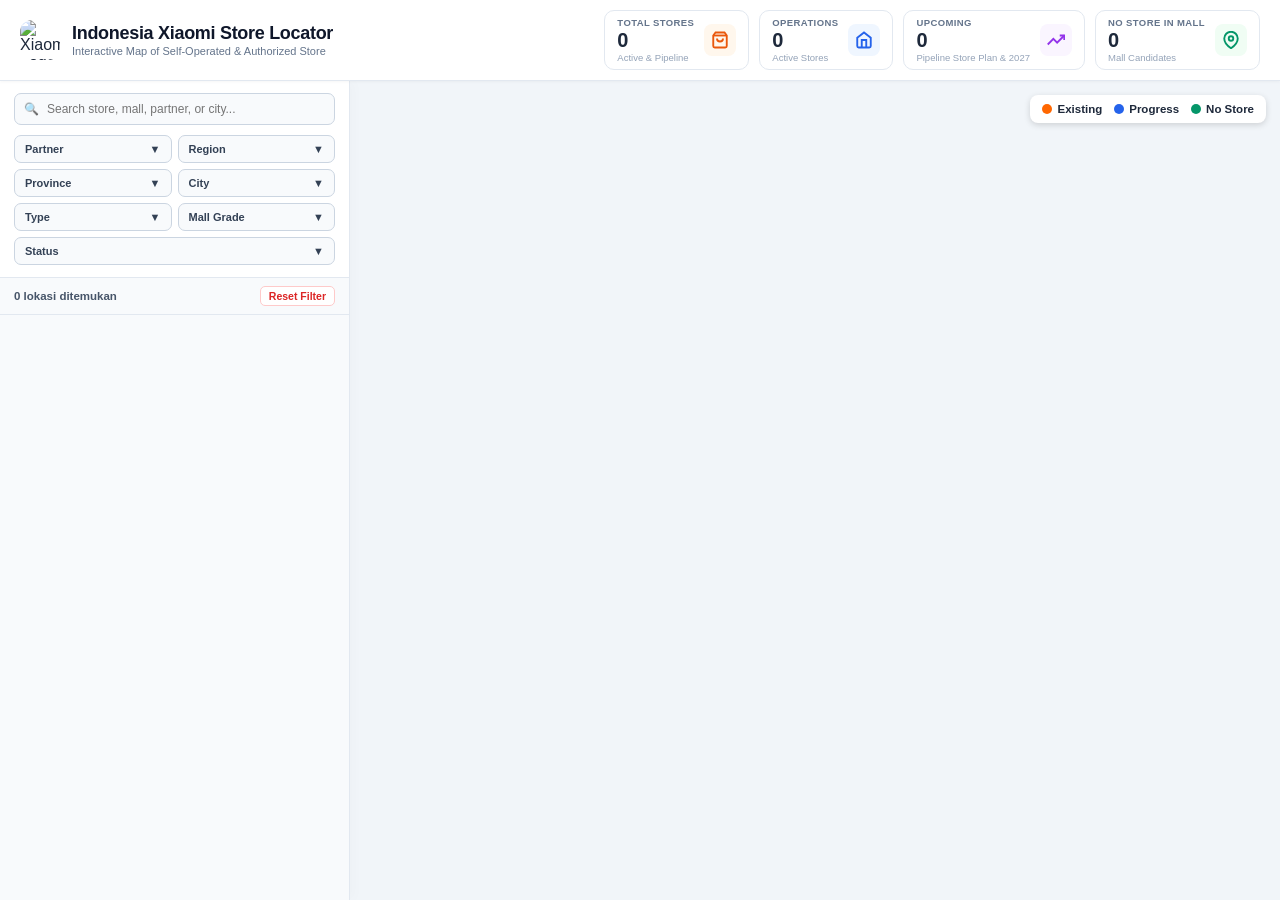
==== commit c7f4625b: "Add files via upload" ====
--- a/index.html
+++ b/index.html
@@ -3,7 +3,7 @@
 <head>
   <meta charset="UTF-8">
   <meta name="viewport" content="width=device-width, initial-scale=1.0">
-  <title>Indonesia Xiaomi Store Locator - Interactive Distribution Map</title>
+  <title>Indonesia Xiaomi Store Locator - Distance Lines Map</title>
   
   <!-- Leaflet CSS -->
   <link rel="stylesheet" href="https://unpkg.com/leaflet@1.9.4/dist/leaflet.css" />
@@ -37,6 +37,7 @@
       align-items: center;
       z-index: 1000;
       box-shadow: 0 1px 3px rgba(0, 0, 0, 0.04);
+      flex-shrink: 0;
     }
 
     .brand {
@@ -127,8 +128,9 @@
     .main-layout {
       display: flex;
       flex: 1;
-      height: calc(100vh - 61px);
+      height: calc(100vh - 63px);
       position: relative;
+      overflow: hidden;
     }
 
     /* ================= SIDEBAR ================= */
@@ -140,6 +142,7 @@
       flex-direction: column;
       z-index: 500;
       box-shadow: 4px 0 12px rgba(0, 0, 0, 0.02);
+      height: 100%;
     }
 
     .filter-section {
@@ -223,7 +226,6 @@
       color: #0f172a;
     }
 
-    /* DROPDOWN CONTAINER */
     .multiselect-dropdown {
       display: none;
       position: absolute;
@@ -455,17 +457,16 @@
       align-items: center;
     }
 
-    /* STYLING Kustom untuk Tooltip saat di-Hover */
+    /* TOOLTIP HOVER STYLE */
     .store-hover-tooltip {
-      background: rgba(255, 255, 255, 0.95);
-      border: 1px solid #cbd5e1;
-      border-radius: 6px;
-      padding: 4px 8px;
-      font-size: 10.5px;
-      font-weight: 600;
-      color: #0f172a;
-      box-shadow: 0 4px 6px rgba(0,0,0,0.1);
-      white-space: nowrap;
+      background: rgba(255, 255, 255, 0.95) !important;
+      border: 1px solid #cbd5e1 !important;
+      border-radius: 6px !important;
+      padding: 6px 10px !important;
+      box-shadow: 0 4px 6px rgba(0,0,0,0.1) !important;
+    }
+    .leaflet-tooltip.store-hover-tooltip::before {
+      border-top-color: rgba(255, 255, 255, 0.95) !important;
     }
 
     /* ================= MAP CONTAINER & LEGEND ================= */
@@ -509,7 +510,7 @@
       border-radius: 50%;
     }
 
-    /* ================= RIGHT RADIUS PANEL ================= */
+    /* ================= RIGHT PANEL ================= */
     .right-info-panel {
       position: absolute;
       top: 60px;
@@ -521,10 +522,35 @@
       box-shadow: 0 10px 24px rgba(0, 0, 0, 0.15);
       border: 1px solid #cbd5e1;
       z-index: 1000;
-      display: none;
+      display: flex;
       flex-direction: column;
       overflow: hidden;
-      animation: slideInRight 0.2s ease-out;
+      transition: transform 0.3s ease-in-out, opacity 0.3s ease-in-out;
+      transform: translateX(0);
+      opacity: 1;
+    }
+
+    /* Panel bergeser ke kanan keluar layar saat di-collapse */
+    .right-info-panel.collapsed {
+      transform: translateX(120%);
+      opacity: 0;
+      pointer-events: none;
+    }
+
+    .btn-toggle-collapse {
+      background: none;
+      border: none;
+      color: #ffffff;
+      cursor: pointer;
+      font-size: 11px;
+      font-weight: 700;
+      padding: 3px 6px;
+      border-radius: 4px;
+      background-color: rgba(0, 0, 0, 0.15);
+      transition: background 0.2s;
+    }
+    .btn-toggle-collapse:hover {
+      background-color: rgba(0, 0, 0, 0.3);
     }
 
     @keyframes slideInRight {
@@ -533,7 +559,7 @@
     }
 
     .radius-header {
-      background: #0f766e;
+      background: #ea580c;
       color: #ffffff;
       padding: 10px 14px;
       display: flex;
@@ -551,7 +577,7 @@
 
     .radius-count-badge {
       background: #ffffff;
-      color: #0f766e;
+      color: #ea580c;
       font-weight: 800;
       font-size: 11px;
       padding: 2px 8px;
@@ -587,7 +613,7 @@
     .btn-radius-action {
       background: #ffffff;
       border: 1px solid #cbd5e1;
-      color: #0f766e;
+      color: #ea580c;
       font-weight: 700;
       font-size: 11px;
       padding: 6px;
@@ -598,8 +624,8 @@
     }
 
     .btn-radius-action:hover {
-      background: #f1f5f9;
-      border-color: #0f766e;
+      background: #fff7ed;
+      border-color: #ea580c;
     }
 
     .radius-locations-list {
@@ -630,7 +656,7 @@
     .loc-item-dist {
       font-size: 10.5px;
       font-weight: 800;
-      color: #0f766e;
+      color: #ea580c;
       white-space: nowrap;
     }
 
@@ -649,7 +675,7 @@
     }
 
     .radius-footer-accordion {
-      background: #ea580c;
+      background: #0f766e;
       color: #ffffff;
       padding: 8px 12px;
       font-size: 11px;
@@ -657,7 +683,6 @@
       display: flex;
       justify-content: space-between;
       align-items: center;
-      cursor: pointer;
     }
   </style>
 </head>
@@ -666,7 +691,7 @@
   <!-- NAVBAR -->
   <header class="navbar">
     <div class="brand">
-      <div class="brand-logo-xiaomi" title="Xiaomi Store Locator" style="background: none; padding: 0; box-shadow: none;">
+      <div class="brand-logo-xiaomi" style="background: none; padding: 0; box-shadow: none;">
         <img src="https://upload.wikimedia.org/wikipedia/commons/a/ae/Xiaomi_logo_%282021-%29.svg" alt="Xiaomi Logo" style="width: 40px; height: 40px; border-radius: 12px; display: block;">
       </div>
       <div>
@@ -703,7 +728,7 @@
         <div class="stat-content">
           <span class="stat-label">Upcoming</span>
           <h2 id="stat-progress">0</h2>
-          <span class="stat-sub">Pipeline & 2027 Store Plan</span>
+          <span class="stat-sub">Pipeline Store Plan & 2027</span>
         </div>
         <div class="stat-icon purple-icon">
           <svg width="18" height="18" viewBox="0 0 24 24" fill="none" stroke="currentColor" stroke-width="2.5"><polyline points="23 6 13.5 15.5 8.5 10.5 1 18"></polyline><polyline points="17 6 23 6 23 12"></polyline></svg>
@@ -714,7 +739,7 @@
         <div class="stat-content">
           <span class="stat-label">No Store In Mall</span>
           <h2 id="stat-nostore">0</h2>
-          <span class="stat-sub">Mall</span>
+          <span class="stat-sub">Mall Candidates</span>
         </div>
         <div class="stat-icon green-icon">
           <svg width="18" height="18" viewBox="0 0 24 24" fill="none" stroke="currentColor" stroke-width="2.5"><path d="M21 10c0 7-9 13-9 13s-9-6-9-13a9 9 0 0 1 18 0z"></path><circle cx="12" cy="10" r="3"></circle></svg>
@@ -783,7 +808,7 @@
       <div class="store-list" id="store-list"></div>
     </aside>
 
-    <!-- MAP CONTAINER & LEGENDA -->
+    <!-- MAP CONTAINER & LEGEND -->
     <main class="map-container">
       <div class="map-legend">
         <div class="legend-item">
@@ -815,9 +840,9 @@
     let allStores = [];
     let filteredStores = [];
     let markersLayer = L.layerGroup().addTo(map);
-    let radiusCirclesGroup = L.layerGroup().addTo(map);
     let connectionLinesGroup = L.layerGroup().addTo(map);
-    let currentActiveStore = null;
+    let customClickMarker = null;
+    let activePopupMarker = null;
 
     const selectedFilters = {
       partner: [],
@@ -826,7 +851,7 @@
       city: [],
       type: [],
       grade: [],
-      status: ['EXISTING', 'PROGRESS']
+      status: ['Existing', 'Progress', 'EXISTING', 'PROGRESS']
     };
 
     function getPinSizeByZoom(zoomLevel) {
@@ -843,10 +868,10 @@
       let lightColor = '#FF6700'; 
       let darkColor  = '#D95300';
 
-      if (st === 'PROGRESS' || st === 'UPCOMING') {
+      if (st.includes('PROGRESS') || st.includes('UPCOMING')) {
         lightColor = '#2563EB';  
         darkColor  = '#1D4ED8';
-      } else if (st === 'NO STORE' || st === 'POTENTIAL' || st === 'NO MALL') {
+      } else if (st.includes('NO STORE') || st.includes('POTENTIAL') || st.includes('NO MALL')) {
         lightColor = '#059669';  
         darkColor  = '#047857';
       }
@@ -910,12 +935,7 @@
 
     function formatDistance(distKm) {
       if (distKm < 1) return `${Math.round(distKm * 1000)} m`;
-      return `${distKm.toFixed(2)} km`;
-    }
-
-    function normalizeCityName(cityName) {
-      if (!cityName) return '';
-      return cityName.toString().toLowerCase().replace(/^(kota|kabupaten|kab\.)\s+/g, '').trim();
+      return `${distKm.toFixed(1)} km`;
     }
 
     async function fetchJsonData(fileName) {
@@ -937,14 +957,11 @@
       const candidatesData = await fetchJsonData('mall_candidate.json');
 
       const formattedStores = storesData.map(s => {
-        let st = String(s.Status || 'EXISTING').trim().toUpperCase();
-        if (st.includes('EXIST')) st = 'EXISTING';
-        else if (st.includes('PROGRESS') || st.includes('UPCOMING')) st = 'PROGRESS';
-        else st = 'EXISTING';
+        let st = String(s.Status || 'Existing').trim();
         return { ...s, Status: st };
       });
 
-      const formattedCandidates = candidatesData.map(c => ({ ...c, Status: 'NO STORE', isCandidate: true }));
+      const formattedCandidates = candidatesData.map(c => ({ ...c, Status: 'No Store', isCandidate: true }));
 
       allStores = [...formattedStores, ...formattedCandidates];
       setupMultiSelects();
@@ -954,13 +971,13 @@
     loadStoresData();
 
     const filterConfigs = [
-      { id: 'ms-partner', key: 'partner', field: 'Partner', label: 'Partner' },
-      { id: 'ms-region', key: 'region', field: 'Region', label: 'Region' },
-      { id: 'ms-province', key: 'province', field: 'Province', label: 'Province' },
-      { id: 'ms-city', key: 'city', field: 'City', label: 'City' },
-      { id: 'ms-type', key: 'type', field: 'Type', label: 'Type' },
-      { id: 'ms-grade', key: 'grade', customGetter: getGradeVal, label: 'Mall Grade' },
-      { id: 'ms-status', key: 'status', customOptions: ['EXISTING', 'PROGRESS', 'NO STORE'], label: 'Status' }
+      { id: 'ms-partner', key: 'partner', field: 'Partner', label: 'All Partner' },
+      { id: 'ms-region', key: 'region', field: 'Region', label: 'All Region' },
+      { id: 'ms-province', key: 'province', field: 'Province', label: 'All Province' },
+      { id: 'ms-city', key: 'city', field: 'City', label: 'All City' },
+      { id: 'ms-type', key: 'type', field: 'Type', label: 'All Type' },
+      { id: 'ms-grade', key: 'grade', customGetter: getGradeVal, label: 'All Mall Grade' },
+      { id: 'ms-status', key: 'status', customOptions: ['Existing', 'Progress', 'No Store'], label: 'Status' }
     ];
 
     function setupMultiSelects() {
@@ -993,7 +1010,7 @@
         const btnClearAll = dropdown.querySelector('.clear-all');
 
         options.forEach(optVal => {
-          const isChecked = selectedFilters[cfg.key].includes(optVal);
+          const isChecked = selectedFilters[cfg.key].some(v => v.toLowerCase() === optVal.toLowerCase());
           const label = document.createElement('label');
           label.className = 'multiselect-option';
           label.innerHTML = `<input type="checkbox" value="${optVal}" ${isChecked ? 'checked' : ''}><span>${optVal}</span>`;
@@ -1001,11 +1018,13 @@
           const checkbox = label.querySelector('input');
           checkbox.addEventListener('change', () => {
             if (checkbox.checked) {
-              if (!selectedFilters[cfg.key].includes(optVal)) selectedFilters[cfg.key].push(optVal);
+              if (!selectedFilters[cfg.key].some(v => v.toLowerCase() === optVal.toLowerCase())) {
+                selectedFilters[cfg.key].push(optVal);
+              }
             } else {
-              selectedFilters[cfg.key] = selectedFilters[cfg.key].filter(v => v !== optVal);
+              selectedFilters[cfg.key] = selectedFilters[cfg.key].filter(v => v.toLowerCase() !== optVal.toLowerCase());
             }
-            updateBtnLabel(btn, cfg.label, selectedFilters[cfg.key]);
+            updateBtnLabel(btn, cfg.label, selectedFilters[cfg.key], options);
             applyFilters();
           });
           optionsListContainer.appendChild(label);
@@ -1013,20 +1032,17 @@
 
         searchInput.addEventListener('input', (e) => {
           const term = e.target.value.toLowerCase();
-          const optionLabels = optionsListContainer.querySelectorAll('.multiselect-option');
-          optionLabels.forEach(lbl => {
-            const text = lbl.textContent.toLowerCase();
-            lbl.style.display = text.includes(term) ? 'flex' : 'none';
+          optionsListContainer.querySelectorAll('.multiselect-option').forEach(lbl => {
+            lbl.style.display = lbl.textContent.toLowerCase().includes(term) ? 'flex' : 'none';
           });
         });
-
         searchInput.addEventListener('click', (e) => e.stopPropagation());
 
         btnSelectAll.addEventListener('click', (e) => {
           e.stopPropagation();
           selectedFilters[cfg.key] = [...options];
           optionsListContainer.querySelectorAll('input[type="checkbox"]').forEach(cb => cb.checked = true);
-          updateBtnLabel(btn, cfg.label, selectedFilters[cfg.key]);
+          updateBtnLabel(btn, cfg.label, selectedFilters[cfg.key], options);
           applyFilters();
         });
 
@@ -1034,21 +1050,17 @@
           e.stopPropagation();
           selectedFilters[cfg.key] = [];
           optionsListContainer.querySelectorAll('input[type="checkbox"]').forEach(cb => cb.checked = false);
-          updateBtnLabel(btn, cfg.label, selectedFilters[cfg.key]);
+          updateBtnLabel(btn, cfg.label, selectedFilters[cfg.key], options);
           applyFilters();
         });
 
-        updateBtnLabel(btn, cfg.label, selectedFilters[cfg.key]);
+        updateBtnLabel(btn, cfg.label, selectedFilters[cfg.key], options);
 
         btn.addEventListener('click', (e) => {
           e.stopPropagation();
-          document.querySelectorAll('.multiselect-dropdown').forEach(d => { 
-            if (d !== dropdown) d.classList.remove('show'); 
-          });
+          document.querySelectorAll('.multiselect-dropdown').forEach(d => { if (d !== dropdown) d.classList.remove('show'); });
           dropdown.classList.toggle('show');
-          if (dropdown.classList.contains('show')) {
-            searchInput.focus();
-          }
+          if (dropdown.classList.contains('show')) searchInput.focus();
         });
       });
 
@@ -1063,12 +1075,22 @@
       if (resetBtn) resetBtn.addEventListener('click', resetFilters);
     }
 
-    function updateBtnLabel(btn, defaultLabel, selectedArray) {
+    function updateBtnLabel(btn, defaultLabel, selectedArray, totalOptions = []) {
       const span = btn.querySelector('span');
       if (!span) return;
-      if (selectedArray.length === 0) span.textContent = defaultLabel;
-      else if (selectedArray.length === 1) span.textContent = selectedArray[0];
-      else span.textContent = `${defaultLabel} (${selectedArray.length})`;
+      
+      const activeCount = totalOptions.length > 0 
+        ? totalOptions.filter(opt => selectedArray.some(sel => sel.toLowerCase() === opt.toLowerCase())).length 
+        : selectedArray.length;
+
+      if (activeCount === 0) {
+        span.textContent = defaultLabel;
+      } else if (activeCount === 1) {
+        const matchedOpt = totalOptions.find(opt => selectedArray.some(sel => sel.toLowerCase() === opt.toLowerCase())) || selectedArray[0];
+        span.textContent = matchedOpt;
+      } else {
+        span.textContent = `${defaultLabel} (${activeCount})`;
+      }
     }
 
     function applyFilters(isReset = false) {
@@ -1078,7 +1100,7 @@
       filteredStores = allStores.filter(store => {
         const storeName = store["Store Name"] || store["Mall Name"] || store["Name"] || '';
         const storeGrade = getGradeVal(store);
-        const storeStatus = store["Status"] || 'NO STORE';
+        const storeStatus = store["Status"] || 'No Store';
 
         const matchSearch = !searchVal || 
           storeName.toLowerCase().includes(searchVal) ||
@@ -1086,21 +1108,20 @@
           (store["City"] || '').toLowerCase().includes(searchVal) ||
           storeGrade.toLowerCase().includes(searchVal);
 
-        const matchPartner = selectedFilters.partner.length === 0 || selectedFilters.partner.includes(store["Partner"]);
-        const matchRegion = selectedFilters.region.length === 0 || selectedFilters.region.includes(store["Region"]);
-        const matchProvince = selectedFilters.province.length === 0 || selectedFilters.province.includes(store["Province"]);
-        const matchCity = selectedFilters.city.length === 0 || selectedFilters.city.includes(store["City"]);
-        const matchType = selectedFilters.type.length === 0 || selectedFilters.type.includes(store["Type"]);
-        const matchGrade = selectedFilters.grade.length === 0 || selectedFilters.grade.includes(storeGrade);
-        const matchStatus = selectedFilters.status.length === 0 || selectedFilters.status.includes(storeStatus);
+        const matchPartner = selectedFilters.partner.length === 0 || selectedFilters.partner.some(v => v.toLowerCase() === (store["Partner"] || '').toLowerCase());
+        const matchRegion = selectedFilters.region.length === 0 || selectedFilters.region.some(v => v.toLowerCase() === (store["Region"] || '').toLowerCase());
+        const matchProvince = selectedFilters.province.length === 0 || selectedFilters.province.some(v => v.toLowerCase() === (store["Province"] || '').toLowerCase());
+        const matchCity = selectedFilters.city.length === 0 || selectedFilters.city.some(v => v.toLowerCase() === (store["City"] || '').toLowerCase());
+        const matchType = selectedFilters.type.length === 0 || selectedFilters.type.some(v => v.toLowerCase() === (store["Type"] || '').toLowerCase());
+        const matchGrade = selectedFilters.grade.length === 0 || selectedFilters.grade.some(v => v.toLowerCase() === storeGrade.toLowerCase());
+        const matchStatus = selectedFilters.status.length === 0 || selectedFilters.status.some(st => st.toLowerCase() === storeStatus.toLowerCase());
 
         return matchSearch && matchPartner && matchRegion && matchProvince && matchCity && matchType && matchGrade && matchStatus;
       });
 
-      closeRightRadiusPanel();
+      closeRightPanel();
       updateDashboard();
 
-      // Jika sedang reset atau kembali ke kondisi default nasional, kembalikan tampilan utuh Indonesia (termasuk Papua)
       if (isReset || isDefaultFilterState()) {
         map.setView([-2.548926, 118.014863], 5, { duration: 1.5 });
       } else {
@@ -1111,23 +1132,18 @@
     function isDefaultFilterState() {
       const searchInput = document.getElementById('search-input');
       const hasSearch = searchInput && searchInput.value.trim() !== '';
-      const hasRegionFilter = selectedFilters.region.length > 0;
-      const hasCityFilter = selectedFilters.city.length > 0;
-      const hasPartnerFilter = selectedFilters.partner.length > 0;
-      
-      return !hasSearch && !hasRegionFilter && !hasCityFilter && !hasPartnerFilter;
+      return !hasSearch && selectedFilters.region.length === 0 && selectedFilters.city.length === 0 && selectedFilters.partner.length === 0 && selectedFilters.province.length === 0 && selectedFilters.type.length === 0 && selectedFilters.grade.length === 0;
     }
 
     function autoZoomToFilteredStores() {
       if (filteredStores.length === 0) return;
-
       const validCoords = filteredStores
         .map(store => {
           const lat = parseNum(store["Latitude"]);
           const lng = parseNum(store["Longitude"]);
           return (!isNaN(lat) && !isNaN(lng)) ? [lat, lng] : null;
         })
-        .filter(coord => coord !== null);
+        .filter(Boolean);
 
       if (validCoords.length === 0) return;
 
@@ -1135,11 +1151,7 @@
         map.flyTo(validCoords[0], 14, { duration: 1.5 });
       } else {
         const bounds = L.latLngBounds(validCoords);
-        map.fitBounds(bounds, { 
-          padding: [50, 50], 
-          maxZoom: 13, 
-          duration: 1.5 
-        });
+        map.flyToBounds(bounds, { padding: [50, 50], maxZoom: 13, duration: 1.5 });
       }
     }
 
@@ -1148,29 +1160,31 @@
       if (searchInput) searchInput.value = '';
 
       filterConfigs.forEach(cfg => {
-        selectedFilters[cfg.key] = cfg.key === 'status' ? ['EXISTING', 'PROGRESS'] : [];
+        selectedFilters[cfg.key] = cfg.key === 'status' ? ['Existing', 'Progress'] : [];
         const container = document.getElementById(cfg.id);
         if (container) {
-          updateBtnLabel(container.querySelector('.multiselect-btn'), cfg.label, selectedFilters[cfg.key]);
-          container.querySelectorAll('input[type="checkbox"]').forEach(cb => { cb.checked = selectedFilters[cfg.key].includes(cb.value); });
-          
-          const dropdownSearch = container.querySelector('.dropdown-search-input');
-          if (dropdownSearch) {
-            dropdownSearch.value = '';
-            container.querySelectorAll('.multiselect-option').forEach(lbl => lbl.style.display = 'flex');
+          let options = cfg.customOptions || [];
+          if (!cfg.customOptions) {
+            options = [...new Set(allStores.map(item => cfg.customGetter ? cfg.customGetter(item) : item[cfg.field]).filter(Boolean))].sort();
           }
+          updateBtnLabel(container.querySelector('.multiselect-btn'), cfg.label, selectedFilters[cfg.key], options);
+          container.querySelectorAll('input[type="checkbox"]').forEach(cb => {
+            cb.checked = selectedFilters[cfg.key].some(v => v.toLowerCase() === cb.value.toLowerCase());
+          });
         }
       });
 
-      closeRightRadiusPanel();
-      // Panggil applyFilters dengan parameter true agar peta kembali menampilkan seluruh Indonesia
+      map.closePopup();
+      activePopupMarker = null;
+      closeRightPanel();
+      
       applyFilters(true);
     }
 
     function updateDashboard() {
-      const existing = filteredStores.filter(s => String(s["Status"]).toUpperCase() === 'EXISTING').length;
-      const progress = filteredStores.filter(s => String(s["Status"]).toUpperCase() === 'PROGRESS').length;
-      const noStore = filteredStores.filter(s => String(s["Status"]).toUpperCase() === 'NO STORE').length;
+      const existing = filteredStores.filter(s => String(s["Status"]).toLowerCase() === 'existing').length;
+      const progress = filteredStores.filter(s => String(s["Status"]).toLowerCase() === 'progress').length;
+      const noStore = filteredStores.filter(s => String(s["Status"]).toLowerCase() === 'no store').length;
       const totalAll = filteredStores.length;
 
       document.getElementById('stat-total').textContent = totalAll;
@@ -1189,25 +1203,22 @@
       listContainer.innerHTML = '';
 
       filteredStores.forEach(store => {
-        const status = store["Status"] || 'NO STORE';
-        let badgeClass = status === 'EXISTING' ? 'badge-existing' : (status === 'PROGRESS' ? 'badge-progress' : 'badge-nostore');
-
+        const status = store["Status"] || 'No Store';
+        const stUpper = status.toUpperCase();
+        let badgeClass = stUpper.includes('EXISTING') ? 'badge-existing' : (stUpper.includes('PROGRESS') ? 'badge-progress' : 'badge-nostore');
         const storeGrade = getGradeVal(store);
         const gradeBadgeHtml = storeGrade ? `<span class="badge" style="background:#e0e7ff; color:#3730a3;">${storeGrade}</span>` : '';
-        const name = store["Store Name"] || store["Mall Name"] || store["Name"] || 'Xiaomi Store / Mall';
+        const name = store["Store Name"] || store["Mall Name"] || store["Name"] || 'Xiaomi Store';
 
         const lat = parseNum(store["Latitude"]);
         const lng = parseNum(store["Longitude"]);
-        const populationFormatted = formatPopulation(store['POPULATION'] || store['Population'] || store['City Population']);
-
-        const searchName = store["Mall Name"] || store["Store Name"] || store["Name"];
-        const cityName = store["City"] || '';
-        let mapsLink = getTextVal(store['Google Maps Link'] || store['Popul Link'] || store['Maps Link']);
+        const populationFormatted = formatPopulation(store['POPULATION']);
+
+        let mapsLink = getTextVal(store['Google Maps Link']);
         if (mapsLink === '-') {
-          mapsLink = searchName ? `https://www.google.com/maps/search/?api=1&query=${encodeURIComponent(`${searchName} ${cityName}`.trim())}` : '#';
+          mapsLink = `https://www.google.com/maps/search/?api=1&query=${encodeURIComponent(`${name} ${store["City"] || ''}`.trim())}`;
         }
-
-        const mapsBtnHtml = mapsLink !== '#' ? `<div class="maps-link-container"><a href="${mapsLink}" target="_blank" rel="noopener noreferrer" class="btn-maps-link">📍 Maps Link</a></div>` : '';
+        const mapsBtnHtml = `<div class="maps-link-container"><a href="${mapsLink}" target="_blank" rel="noopener noreferrer" class="btn-maps-link">📍 Maps Link</a></div>`;
 
         const card = document.createElement('div');
         card.className = 'store-card';
@@ -1230,8 +1241,10 @@
         card.addEventListener('click', (e) => {
           if (e.target.tagName === 'A') return;
           if (!isNaN(lat) && !isNaN(lng)) {
-            map.flyTo([lat, lng], 13);
-            selectStoreAndTriggerRadius(store);
+            map.flyTo([lat, lng], 14);
+            if (selectedFilters.city.length > 0) {
+              drawDistanceLinesFromPoint(lat, lng, 'Store Propose');
+            }
           }
         });
 
@@ -1240,6 +1253,9 @@
     }
 
     function renderMarkers() {
+      const hasOpenPopup = markersLayer.getLayers().some(m => m.isPopupOpen());
+      if (hasOpenPopup) return;
+
       markersLayer.clearLayers();
       const currentZoom = map.getZoom();
 
@@ -1251,103 +1267,169 @@
         const marker = L.marker([lat, lng], { icon: createMapPinIcon(store["Status"], currentZoom) });
         const name = store["Store Name"] || store["Mall Name"] || store["Name"] || 'Xiaomi Store';
         const partner = store["Partner"] || '-';
-        const region = store["Region"] || '-';
         const storeGrade = getGradeVal(store);
         
+        const address = getTextVal(store["Address"]);
+        const storeSize = getTextVal(store["Store Size"]);
         const rawCost = parseNum(store["Rental Cost"]);
-        const rentalCost = !isNaN(rawCost) ? `Rp ${new Intl.NumberFormat('id-ID').format(rawCost)}` : '-';
-
-        const searchName = store["Mall Name"] || store["Store Name"] || store["Name"];
-        const cityName = store["City"] || '';
-        let mapsLink = getTextVal(store['Google Maps Link'] || store['Popul Link'] || store['Maps Link']);
+        const rentalCost = !isNaN(rawCost) ? `Rp ${new Intl.NumberFormat('id-ID').format(rawCost)}` : getTextVal(store["Rental Cost"]);
+        const dailyTraffic = getTextVal(store["Daily Traffic (Est)"]);
+        const monthlyTraffic = getTextVal(store["Monthly Traffic (Est)"]);
+        const populationFormatted = formatPopulation(store['POPULATION']);
+
+        let mapsLink = getTextVal(store['Google Maps Link']);
         if (mapsLink === '-') {
-          mapsLink = `https://www.google.com/maps/search/?api=1&query=${encodeURIComponent(`${searchName} ${cityName}`.trim())}`;
+          mapsLink = `https://www.google.com/maps/search/?api=1&query=${encodeURIComponent(`${name} ${store["City"] || ''}`.trim())}`;
         }
-
-        const rawPop = store['POPULATION'] || store['Population'] || store['City Population'];
-        const populationFormatted = formatPopulation(rawPop);
-        
-        const dailyTraffic = getTextVal(store['Daily Traffic (Est)'] || store['Daily Traffic'] || store['Traffic']);
-        const monthlyTraffic = getTextVal(store['Monthly Traffic (Est)'] || store['Monthly Traffic']);
-
-        const mapsBtnHtml = (mapsLink && mapsLink !== '#') 
-          ? `<div class="maps-link-container" style="margin-top:4px;"><a href="${mapsLink}" target="_blank" rel="noopener noreferrer" class="btn-maps-link">📍 Maps Link</a></div>` 
-          : '';
-
-        // TOOLTIP HOVER
-        const tooltipContent = `
-          <div style="line-height: 1.2;">
-            <strong>${name}</strong><br>
-            <span style="color: #475569; font-size: 9.5px;">🏢 ${partner} | 🗺️ ${region}</span>
+        const mapsBtnHtml = `<div class="maps-link-container" style="margin-top:4px;"><a href="${mapsLink}" target="_blank" rel="noopener noreferrer" class="btn-maps-link">📍 Maps Link</a></div>`;
+
+        marker.bindTooltip(`
+          <div style="font-weight: 700; font-size: 11px; color: #0f172a; white-space: nowrap;">${name}</div>
+          <div style="font-size: 9.5px; color: #64748b; margin-top: 1px; white-space: nowrap;">🏢 ${partner}</div>
+        `, {
+          direction: 'top', offset: [0, -25], className: 'store-hover-tooltip', permanent: false, interactive: false
+        });
+
+        marker.bindPopup(`
+          <div style="font-weight:bold; font-size:14px; margin-bottom:4px; color:#0f172a;">${name}</div>
+          <div style="font-size:11px; color:#64748b; margin-bottom:6px;">${address}</div>
+          ${mapsBtnHtml}
+          <div style="font-size:11px; line-height:1.5; margin-top:6px; border-top:1px dashed #e2e8f0; padding-top:6px; color:#334155;">
+            <b>Partner:</b> ${partner}<br>
+            <b>Status:</b> ${store["Status"] || '-'}<br>
+            <b>Mall Grade:</b> ${storeGrade || '-'}<br>
+            <b>Store Size:</b> ${storeSize} m²<br>
+            <b>Rental Cost:</b> ${rentalCost}<br>
+            <b>Daily Traffic:</b> ${dailyTraffic}<br>
+            <b>Monthly Traffic:</b> ${monthlyTraffic}<br>
+            <b>City Population:</b> ${populationFormatted}
           </div>
-        `;
-        marker.bindTooltip(tooltipContent, {
-          permanent: false,
-          direction: 'top',
-          offset: [0, -25],
-          className: 'store-hover-tooltip'
+        `, { autoClose: false, closeOnClick: false });
+
+        marker.on('mouseover', function () {
+          if (!this.isPopupOpen()) {
+            this.openTooltip();
+          }
         });
 
-        // POPUP KLIK
-        const popupContent = `
-          <div style="font-weight:bold; font-size:15px; margin-bottom:4px;">${name}</div>
-          <div style="font-size:11px; color:#666; margin-bottom:6px;">${store["Address"] || ''}</div>
-          ${mapsBtnHtml}
-          <div style="font-size:11px; line-height:1.5; margin-top:6px; border-top:1px dashed #e2e8f0; padding-top:6px;">
-            <b>Partner:</b> ${partner}<br>
-            <b>Region:</b> ${region}<br>
-            <b>Mall Grade:</b> ${storeGrade || '-'}<br>
-            <b>Status:</b> ${store["Status"]}<br>
-            <b>Store Size / Area:</b> ${store["Store Size"] || '-'} sqm<br>
-            <b>Rental Cost:</b> ${rentalCost}<br>
-            <b>City Population:</b> ${populationFormatted}<br>
-            <b>Daily Traffic (Est):</b> ${dailyTraffic}<br>
-            <b>Monthly Traffic (Est):</b> ${monthlyTraffic}
-          </div>
-        `;
-        marker.bindPopup(popupContent);
-
-        marker.on('click', (e) => {
-          L.DomEvent.stopPropagation(e);
-          selectStoreAndTriggerRadius(store);
+        marker.on('mouseout', function () {
+          this.closeTooltip();
+        });
+
+        marker.on('click', () => {
+          activePopupMarker = marker;
+          marker.closeTooltip();
+          marker.openPopup();
+          map.flyTo([lat, lng], 14);
+          if (selectedFilters.city.length > 0) {
+            drawDistanceLinesFromPoint(lat, lng, name);
+          }
+        });
+
+        marker.on('popupclose', () => {
+          if (activePopupMarker === marker) {
+            activePopupMarker = null;
+          }
         });
 
         markersLayer.addLayer(marker);
       });
     }
 
-    map.on('zoomend', () => renderMarkers());
-
-    map.on('click', () => {
-      closeRightRadiusPanel();
+    map.on('zoomend', () => {
+      const hasOpenPopup = markersLayer.getLayers().some(m => m.isPopupOpen());
+      if (hasOpenPopup && activePopupMarker) {
+        if (!activePopupMarker.isPopupOpen()) {
+          activePopupMarker.openPopup();
+        }
+      } else {
+        renderMarkers();
+      }
     });
 
-    function selectStoreAndTriggerRadius(store) {
-      currentActiveStore = store;
-      updateRadiusPanelUI();
-    }
-
-    function updateRadiusPanelUI() {
-      if (!currentActiveStore) return;
-      const targetLat = parseNum(currentActiveStore["Latitude"]);
-      const targetLng = parseNum(currentActiveStore["Longitude"]);
-      if (isNaN(targetLat) || isNaN(targetLng)) return;
-
-      const targetCityNorm = normalizeCityName(currentActiveStore["City"] || '');
+    map.on('click', function(e) {
+      map.closePopup();
+      activePopupMarker = null;
+
+      if (selectedFilters.city.length === 0) {
+        return;
+      }
       
-      const sameCityStores = filteredStores.filter(store => {
-        return normalizeCityName(store["City"] || '') === targetCityNorm && targetCityNorm !== '';
-      }).map(store => ({ 
-        ...store, 
-        distance: getDistanceInKm(targetLat, targetLng, parseNum(store["Latitude"]), parseNum(store["Longitude"])) 
-      }))
-      .sort((a, b) => a.distance - b.distance);
-
+      const clickedLat = e.latlng.lat;
+      const clickedLng = e.latlng.lng;
+      drawDistanceLinesFromPoint(clickedLat, clickedLng, 'Store Propose');
+    });
+
+    function drawDistanceLinesFromPoint(lat, lng, pointTitle) {
+      if (customClickMarker) {
+        map.removeLayer(customClickMarker);
+      }
       connectionLinesGroup.clearLayers();
-      renderRightRadiusPanelHTML(currentActiveStore, sameCityStores, currentActiveStore["City"]);
-    }
-
-    function renderRightRadiusPanelHTML(activeStore, sameCityStoresSorted, cityName) {
+
+      customClickMarker = L.marker([lat, lng], {
+        icon: L.divIcon({
+          className: 'custom-click-pin-icon',
+          html: `<div style="background-color: #dc2626; width: 16px; height: 16px; border: 3px solid #ffffff; border-radius: 50%; box-shadow: 0 0 8px rgba(0,0,0,0.5);"></div>`,
+          iconSize: [16, 16],
+          iconAnchor: [8, 8]
+        })
+      }).addTo(map);
+
+      const targetStores = filteredStores
+        .filter(store => {
+          const st = String(store["Status"]).toUpperCase();
+          return st.includes('EXISTING') || st.includes('PROGRESS');
+        })
+        .map(store => {
+          const sLat = parseNum(store["Latitude"]);
+          const sLng = parseNum(store["Longitude"]);
+          if (isNaN(sLat) || isNaN(sLng)) return null;
+
+          const distance = getDistanceInKm(lat, lng, sLat, sLng);
+          return { ...store, lat: sLat, lng: sLng, distance };
+        })
+        .filter(Boolean)
+        .sort((a, b) => a.distance - b.distance);
+
+      targetStores.forEach((store, index) => {
+        const polyline = L.polyline([[lat, lng], [store.lat, store.lng]], {
+          color: '#1e293b',
+          weight: 2,
+          opacity: 0.6,
+          dashArray: '4, 6'
+        }).addTo(connectionLinesGroup);
+
+        const ratio = 0.82; 
+        const labelLat = lat + (store.lat - lat) * ratio;
+        const labelLng = lng + (store.lng - lng) * ratio;
+        
+        const distStr = formatDistance(store.distance);
+
+        L.marker([labelLat, labelLng], {
+          icon: L.divIcon({
+            className: 'distance-badge-wrapper',
+            html: `<div style="
+              background: #ffffff;
+              border: 1.5px solid #ea580c;
+              color: #c2410c;
+              font-weight: 800;
+              font-size: 9.5px;
+              padding: 2px 6px;
+              border-radius: 4px;
+              box-shadow: 0 2px 5px rgba(0,0,0,0.2);
+              white-space: nowrap;
+            ">${distStr}</div>`,
+            iconSize: [50, 18],
+            iconAnchor: [25, 9]
+          }),
+          interactive: false
+        }).addTo(connectionLinesGroup);
+      });
+
+      renderRightPanel(pointTitle, lat, lng, targetStores);
+    }
+
+    function renderRightPanel(title, lat, lng, targetStores) {
       let panel = document.getElementById('right-info-panel');
       if (!panel) {
         panel = document.createElement('div');
@@ -1356,56 +1438,70 @@
         document.querySelector('.map-container').appendChild(panel);
       }
 
-      let locationsHtml = sameCityStoresSorted.length === 0 ? `<div class="no-store-city">Tidak ada store di ${cityName || 'kota ini'}.</div>` : '';
+      let locationsHtml = targetStores.length === 0 ? `<div class="no-store-city">Tidak ada store Existing/Progress ditemukan.</div>` : '';
       
-      sameCityStoresSorted.forEach(store => {
+      targetStores.forEach(store => {
         const name = store["Store Name"] || store["Mall Name"] || store["Name"];
-        const activeStoreName = activeStore["Store Name"] || activeStore["Mall Name"] || activeStore["Name"];
-        
-        const isCurrentActive = (name === activeStoreName);
-        const itemStyle = isCurrentActive ? 'border: 1px solid #ea580c; background-color: #fff7ed; padding: 6px; border-radius: 6px; margin-bottom: 6px;' : 'border-bottom: 1px dashed #e2e8f0; padding-bottom: 6px; margin-bottom: 6px;';
-        const activeIndicator = isCurrentActive ? '<span style="font-size:9px; background:#ea580c; color:#fff; padding:1px 5px; border-radius:4px; margin-left:5px;">Sedang Dipilih</span>' : '';
-
         locationsHtml += `
-          <div class="radius-location-item" style="${itemStyle}">
+          <div class="radius-location-item">
             <div class="loc-item-header">
-              <div class="loc-item-name">${name} ${activeIndicator}</div>
-              <div class="loc-item-dist">${isCurrentActive ? 'Pusat' : formatDistance(store.distance)}</div>
+              <div class="loc-item-name">${name}</div>
+              <div class="loc-item-dist">${formatDistance(store.distance)}</div>
             </div>
-            <div class="loc-item-sub">${store["Status"]} • ${store["City"]} • ${store["Province"]}</div>
+            <div class="loc-item-sub">${store["Status"]} • ${store["City"] || '-'}</div>
           </div>
         `;
       });
 
       panel.innerHTML = `
         <div class="radius-header">
-          <div class="radius-title-box"><span>✛</span> RADIUS</div>
-          <div class="radius-count-badge">${sameCityStoresSorted.length}</div>
+          <div class="radius-title-box"><span>📍</span> DISTANCE MATRIX</div>
+          <div style="display: flex; align-items: center; gap: 8px;">
+            <div class="radius-count-badge">${targetStores.length}</div>
+            <button id="btn-toggle-collapse" class="btn-toggle-collapse">Hide ➔</button>
+          </div>
         </div>
         <div class="radius-content">
           <div class="center-store-title">
-            Radius center: <strong>${activeStore["Store Name"] || activeStore["Mall Name"]}</strong>
-            <div style="font-size:10px; color:#64748b; margin-top:1px;">Menampilkan toko di <b>${cityName || 'Kota ini'}</b></div>
+            Target: <strong>${title}</strong>
+            <div style="font-size:10px; color:#64748b; margin-top:2px;">Koordinat: ${lat.toFixed(4)}, ${lng.toFixed(4)}</div>
           </div>
           <div class="radius-actions">
-            <button id="btn-radius-clear" class="btn-radius-action">Clear</button>
-            <button id="btn-radius-export" class="btn-radius-action">Export Matrix</button>
+            <button id="btn-radius-clear" class="btn-radius-action">Clear Lines</button>
+            <button id="btn-radius-export" class="btn-radius-action">Export Data</button>
           </div>
           <div class="radius-locations-list">${locationsHtml}</div>
         </div>
-        <div class="radius-footer-accordion"><span>▼ BUSINESS UNITS - 2 KM</span></div>
+        <div class="radius-footer-accordion"><span>✓ MAPPING ACTIVE</span></div>
       `;
 
       panel.style.display = 'flex';
-      document.getElementById('btn-radius-clear').addEventListener('click', closeRightRadiusPanel);
-      document.getElementById('btn-radius-export').addEventListener('click', () => alert('Exporting distance matrix data...'));
-    }
-
-    function closeRightRadiusPanel() {
+      panel.classList.remove('collapsed');
+
+      const btnCollapse = document.getElementById('btn-toggle-collapse');
+      btnCollapse.addEventListener('click', (e) => {
+        e.stopPropagation();
+        panel.classList.toggle('collapsed');
+        
+        // Garis dan titik tumpu TIDAK dihapus saat di-hide, hanya mengubah teks tombol toggle
+        if (panel.classList.contains('collapsed')) {
+          btnCollapse.textContent = '◄ Show';
+        } else {
+          btnCollapse.textContent = 'Hide ➔';
+        }
+      });
+
+      document.getElementById('btn-radius-clear').addEventListener('click', closeRightPanel);
+      document.getElementById('btn-radius-export').addEventListener('click', () => alert('Exporting distance data...'));
+    }
+
+    function closeRightPanel() {
       const panel = document.getElementById('right-info-panel');
       if (panel) panel.style.display = 'none';
-      currentActiveStore = null;
-      radiusCirclesGroup.clearLayers();
+      if (customClickMarker) {
+        map.removeLayer(customClickMarker);
+        customClickMarker = null;
+      }
       connectionLinesGroup.clearLayers();
     }
   </script>
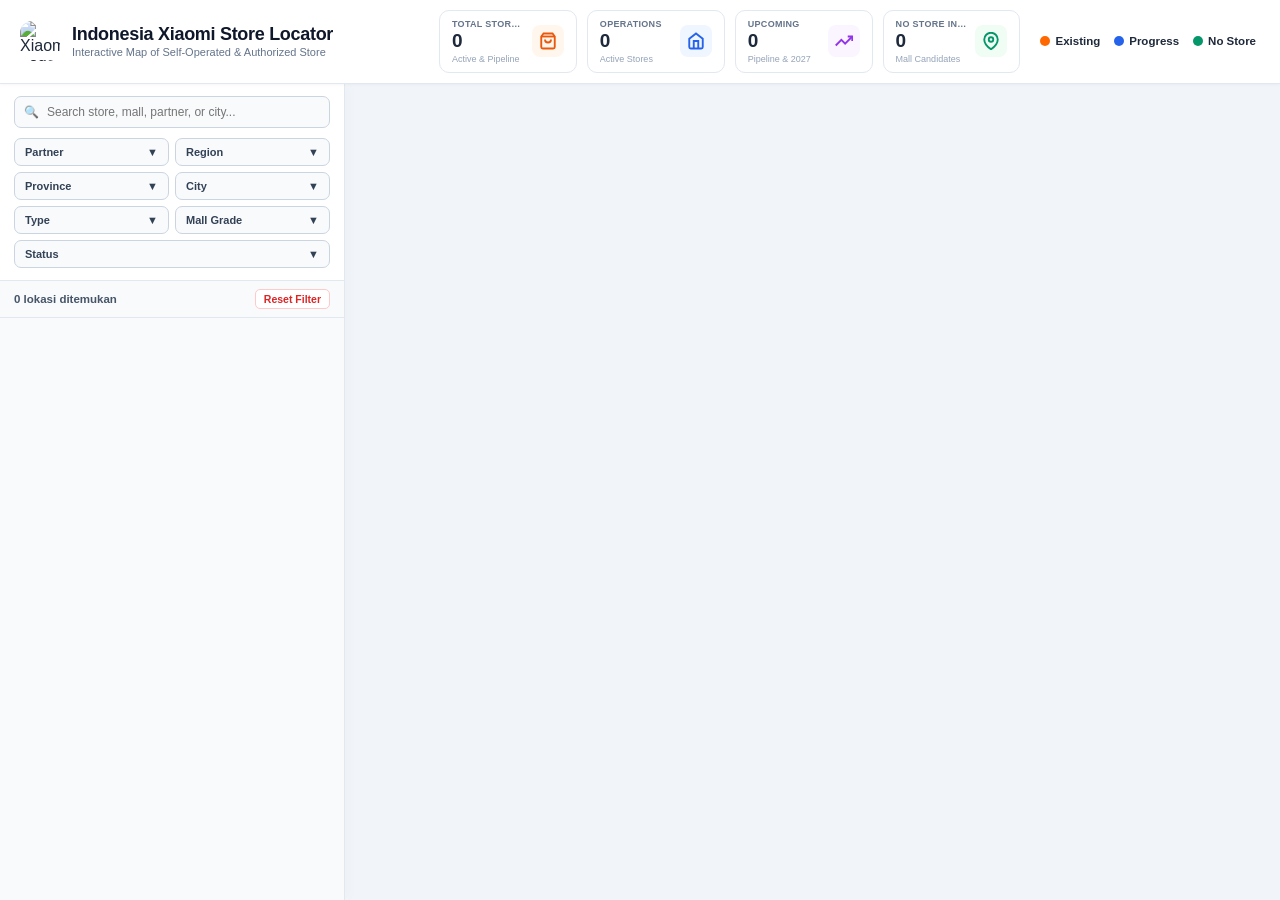
==== commit 4f52fa9b: "Add files via upload" ====
--- a/index.html
+++ b/index.html
@@ -60,48 +60,64 @@
       font-weight: 500;
     }
 
-    /* ================= STATS ================= */
+    /* ================= STATS & HEADER LEGEND ================= */
+    .header-right-group {
+      display: flex;
+      align-items: center;
+      gap: 16px;
+    }
+
     .stats-container {
       display: flex;
       gap: 10px;
+      flex: 1;
+      max-width: 720px;
     }
 
     .stat-card {
       background: #ffffff;
       border: 1px solid #e2e8f0;
       border-radius: 10px;
-      padding: 6px 12px;
+      padding: 8px 12px;
       display: flex;
       align-items: center;
       justify-content: space-between;
-      min-width: 130px;
-      gap: 10px;
+      flex: 1;
+      min-width: 0;
+      gap: 8px;
     }
 
     .stat-content {
       display: flex;
       flex-direction: column;
+      min-width: 0;
     }
 
     .stat-label {
-      font-size: 9.5px;
+      font-size: 9px;
       font-weight: 700;
       color: #64748b;
-      letter-spacing: 0.4px;
+      letter-spacing: 0.3px;
       text-transform: uppercase;
+      white-space: nowrap;
+      overflow: hidden;
+      text-overflow: ellipsis;
     }
 
     .stat-content h2 {
-      font-size: 20px;
+      font-size: 19px;
       font-weight: 800;
       line-height: 1.1;
-      margin: 1px 0;
+      margin: 2px 0;
     }
 
     .stat-sub {
-      font-size: 9.5px;
+      font-size: 9px;
       color: #94a3b8;
       font-weight: 500;
+      white-space: nowrap;
+      overflow: hidden;
+      text-overflow: ellipsis;
     }
 
     .stat-orange h2 { color: #ea580c; }
@@ -124,6 +140,29 @@
     .purple-icon { background-color: #faf5ff; color: #9333ea; }
     .green-icon  { background-color: #f0fdf4; color: #059669; }
 
+    /* HEADER LEGEND */
+    .header-legend {
+      display: flex;
+      gap: 14px;
+      font-size: 11.5px;
+      font-weight: 600;
+      color: #1e293b;
+      align-items: center;
+      padding: 0 4px;
+    }
+
+    .legend-item {
+      display: flex;
+      align-items: center;
+      gap: 5px;
+    }
+
+    .legend-dot {
+      width: 10px;
+      height: 10px;
+      border-radius: 50%;
+    }
+
     /* ================= LAYOUT ================= */
     .main-layout {
       display: flex;
@@ -135,7 +174,7 @@
 
     /* ================= SIDEBAR ================= */
     .sidebar {
-      width: 350px;
+      width: 345px;
       background: #ffffff;
       border-right: 1px solid #e2e8f0;
       display: flex;
@@ -350,6 +389,7 @@
       flex-direction: column;
       gap: 10px;
       background: #f8fafc;
+      scroll-behavior: smooth;
     }
 
     .store-card {
@@ -366,6 +406,12 @@
       border-color: #ea580c;
       box-shadow: 0 4px 10px rgba(234, 88, 12, 0.06);
       transform: translateY(-1px);
+    }
+
+    .store-card.highlight-card {
+      border-color: #ea580c !important;
+      background-color: #fff7ed !important;
+      box-shadow: 0 0 0 3px rgba(234, 88, 12, 0.15) !important;
     }
 
     .card-header {
@@ -457,7 +503,6 @@
       align-items: center;
     }
 
-    /* TOOLTIP HOVER STYLE */
     .store-hover-tooltip {
       background: rgba(255, 255, 255, 0.95) !important;
       border: 1px solid #cbd5e1 !important;
@@ -469,7 +514,7 @@
       border-top-color: rgba(255, 255, 255, 0.95) !important;
     }
 
-    /* ================= MAP CONTAINER & LEGEND ================= */
+    /* ================= MAP CONTAINER ================= */
     .map-container {
       flex: 1;
       height: 100%;
@@ -481,42 +526,57 @@
       height: 100%;
     }
 
-    .map-legend {
+    /* Map Style Switcher UI (Updated: Equal size & semi-transparent) */
+    .map-style-switcher {
       position: absolute;
-      top: 14px;
-      right: 14px;
-      background: white;
-      padding: 8px 12px;
+      top: 15px;
+      right: 15px;
+      z-index: 1000;
+      display: flex;
+      width: 210px;
+      background: rgba(255, 255, 255, 0.35);
+      backdrop-filter: blur(6px);
+      -webkit-backdrop-filter: blur(6px);
       border-radius: 8px;
-      box-shadow: 0 2px 6px rgba(0,0,0,0.15);
-      display: flex;
-      gap: 12px;
-      z-index: 1000;
+      box-shadow: 0 4px 12px rgba(0, 0, 0, 0.12);
+      border: 1px solid rgba(203, 213, 225, 0.6);
+      overflow: hidden;
+    }
+
+    .map-style-btn {
+      flex: 1;
+      padding: 8px 0;
       font-size: 11.5px;
-      font-weight: 600;
-      color: #1e293b;
-      align-items: center;
-    }
-
-    .legend-item {
-      display: flex;
-      align-items: center;
-      gap: 5px;
-    }
-
-    .legend-dot {
-      width: 10px;
-      height: 10px;
-      border-radius: 50%;
+      font-weight: 700;
+      border: none;
+      background: transparent;
+      color: #334155;
+      cursor: pointer;
+      text-align: center;
+      transition: all 0.2s;
+    }
+
+    .map-style-btn:not(:last-child) {
+      border-right: 1px solid rgba(226, 232, 240, 0.6);
+    }
+
+    .map-style-btn:hover {
+      background: rgba(241, 245, 249, 0.6);
+      color: #0f172a;
+    }
+
+    .map-style-btn.active {
+      background: rgba(234, 88, 12, 0.85);
+      color: #ffffff;
     }
 
     /* ================= RIGHT PANEL ================= */
     .right-info-panel {
       position: absolute;
-      top: 60px;
+      top: 65px;
       right: 14px;
       width: 330px;
-      max-height: calc(100% - 74px);
+      max-height: calc(100% - 79px);
       background: #ffffff;
       border-radius: 10px;
       box-shadow: 0 10px 24px rgba(0, 0, 0, 0.15);
@@ -530,7 +590,6 @@
       opacity: 1;
     }
 
-    /* Panel bergeser ke kanan keluar layar saat di-collapse */
     .right-info-panel.collapsed {
       transform: translateX(120%);
       opacity: 0;
@@ -553,11 +612,6 @@
       background-color: rgba(0, 0, 0, 0.3);
     }
 
-    @keyframes slideInRight {
-      from { opacity: 0; transform: translateX(20px); }
-      to { opacity: 1; transform: translateX(0); }
-    }
-
     .radius-header {
       background: #ea580c;
       color: #ffffff;
@@ -700,49 +754,65 @@
       </div>
     </div>
 
-    <!-- STATS -->
-    <div class="stats-container">
-      <div class="stat-card">
-        <div class="stat-content">
-          <span class="stat-label">Total Stores</span>
-          <h2 id="stat-total">0</h2>
-          <span class="stat-sub">Active & Pipeline</span>
+    <!-- STATS & HEADER LEGEND GROUP -->
+    <div class="header-right-group">
+      <!-- STATS -->
+      <div class="stats-container">
+        <div class="stat-card">
+          <div class="stat-content">
+            <span class="stat-label">Total Stores</span>
+            <h2 id="stat-total">0</h2>
+            <span class="stat-sub">Active & Pipeline</span>
+          </div>
+          <div class="stat-icon orange-icon">
+            <svg width="18" height="18" viewBox="0 0 24 24" fill="none" stroke="currentColor" stroke-width="2.5"><path d="M6 2L3 6v14a2 2 0 0 0 2 2h14a2 2 0 0 0 2-2V6l-3-4z"></path><line x1="3" y1="6" x2="21" y2="6"></line><path d="M16 10a4 4 0 0 1-8 0"></path></svg>
+          </div>
         </div>
-        <div class="stat-icon orange-icon">
-          <svg width="18" height="18" viewBox="0 0 24 24" fill="none" stroke="currentColor" stroke-width="2.5"><path d="M6 2L3 6v14a2 2 0 0 0 2 2h14a2 2 0 0 0 2-2V6l-3-4z"></path><line x1="3" y1="6" x2="21" y2="6"></line><path d="M16 10a4 4 0 0 1-8 0"></path></svg>
+
+        <div class="stat-card">
+          <div class="stat-content">
+            <span class="stat-label">Operations</span>
+            <h2 id="stat-existing">0</h2>
+            <span class="stat-sub">Active Stores</span>
+          </div>
+          <div class="stat-icon blue-icon">
+            <svg width="18" height="18" viewBox="0 0 24 24" fill="none" stroke="currentColor" stroke-width="2.5"><path d="M3 9l9-7 9 7v11a2 2 0 0 1-2 2H5a2 2 0 0 1-2-2z"></path><polyline points="9 22 9 12 15 12 15 22"></polyline></svg>
+          </div>
+        </div>
+
+        <div class="stat-card">
+          <div class="stat-content">
+            <span class="stat-label">Upcoming</span>
+            <h2 id="stat-progress">0</h2>
+            <span class="stat-sub">Pipeline & 2027</span>
+          </div>
+          <div class="stat-icon purple-icon">
+            <svg width="18" height="18" viewBox="0 0 24 24" fill="none" stroke="currentColor" stroke-width="2.5"><polyline points="23 6 13.5 15.5 8.5 10.5 1 18"></polyline><polyline points="17 6 23 6 23 12"></polyline></svg>
+          </div>
+        </div>
+
+        <div class="stat-card">
+          <div class="stat-content">
+            <span class="stat-label">No Store In Mall</span>
+            <h2 id="stat-nostore">0</h2>
+            <span class="stat-sub">Mall Candidates</span>
+          </div>
+          <div class="stat-icon green-icon">
+            <svg width="18" height="18" viewBox="0 0 24 24" fill="none" stroke="currentColor" stroke-width="2.5"><path d="M21 10c0 7-9 13-9 13s-9-6-9-13a9 9 0 0 1 18 0z"></path><circle cx="12" cy="10" r="3"></circle></svg>
+          </div>
         </div>
       </div>
 
-      <div class="stat-card">
-        <div class="stat-content">
-          <span class="stat-label">Operations</span>
-          <h2 id="stat-existing">0</h2>
-          <span class="stat-sub">Active Stores</span>
+      <!-- HEADER LEGEND -->
+      <div class="header-legend">
+        <div class="legend-item">
+          <span class="legend-dot" style="background-color: #ff6700;"></span> Existing
         </div>
-        <div class="stat-icon blue-icon">
-          <svg width="18" height="18" viewBox="0 0 24 24" fill="none" stroke="currentColor" stroke-width="2.5"><path d="M3 9l9-7 9 7v11a2 2 0 0 1-2 2H5a2 2 0 0 1-2-2z"></path><polyline points="9 22 9 12 15 12 15 22"></polyline></svg>
+        <div class="legend-item">
+          <span class="legend-dot" style="background-color: #2563eb;"></span> Progress
         </div>
-      </div>
-
-      <div class="stat-card">
-        <div class="stat-content">
-          <span class="stat-label">Upcoming</span>
-          <h2 id="stat-progress">0</h2>
-          <span class="stat-sub">Pipeline Store Plan & 2027</span>
-        </div>
-        <div class="stat-icon purple-icon">
-          <svg width="18" height="18" viewBox="0 0 24 24" fill="none" stroke="currentColor" stroke-width="2.5"><polyline points="23 6 13.5 15.5 8.5 10.5 1 18"></polyline><polyline points="17 6 23 6 23 12"></polyline></svg>
-        </div>
-      </div>
-
-      <div class="stat-card">
-        <div class="stat-content">
-          <span class="stat-label">No Store In Mall</span>
-          <h2 id="stat-nostore">0</h2>
-          <span class="stat-sub">Mall Candidates</span>
-        </div>
-        <div class="stat-icon green-icon">
-          <svg width="18" height="18" viewBox="0 0 24 24" fill="none" stroke="currentColor" stroke-width="2.5"><path d="M21 10c0 7-9 13-9 13s-9-6-9-13a9 9 0 0 1 18 0z"></path><circle cx="12" cy="10" r="3"></circle></svg>
+        <div class="legend-item">
+          <span class="legend-dot" style="background-color: #059669;"></span> No Store
         </div>
       </div>
     </div>
@@ -808,20 +878,8 @@
       <div class="store-list" id="store-list"></div>
     </aside>
 
-    <!-- MAP CONTAINER & LEGEND -->
+    <!-- MAP CONTAINER -->
     <main class="map-container">
-      <div class="map-legend">
-        <div class="legend-item">
-          <span class="legend-dot" style="background-color: #ff6700;"></span> Existing
-        </div>
-        <div class="legend-item">
-          <span class="legend-dot" style="background-color: #2563eb;"></span> Progress
-        </div>
-        <div class="legend-item">
-          <span class="legend-dot" style="background-color: #059669;"></span> No Store
-        </div>
-      </div>
-
       <div id="map"></div>
     </main>
 
@@ -831,11 +889,46 @@
   <script src="https://unpkg.com/leaflet@1.9.4/dist/leaflet.js"></script>
 
   <script>
-    const map = L.map('map').setView([-2.548926, 118.014863], 5);
-
-    L.tileLayer('https://{s}.tile.openstreetmap.org/{z}/{x}/{y}.png', {
-      attribution: '© OpenStreetMap contributors'
-    }).addTo(map);
+    const standardLayer = L.tileLayer('https://{s}.tile.openstreetmap.org/{z}/{x}/{y}.png', {
+      attribution: '© OpenStreetMap contributors',
+      maxZoom: 19
+    });
+
+    const cleanMapLayer = L.tileLayer('https://{s}.basemaps.cartocdn.com/rastertiles/voyager/{z}/{x}/{y}{r}.png', {
+      attribution: '© OpenStreetMap contributors & CARTO',
+      maxZoom: 19
+    });
+
+    const map = L.map('map', {
+      layers: [standardLayer]
+    }).setView([-2.548926, 118.014863], 5);
+
+    const mapContainerEl = document.querySelector('.map-container');
+    const switcherDiv = document.createElement('div');
+    switcherDiv.className = 'map-style-switcher';
+    switcherDiv.innerHTML = `
+      <button class="map-style-btn active" data-style="standard">Standard</button>
+      <button class="map-style-btn" data-style="clean">Clean Maps</button>
+    `;
+    mapContainerEl.appendChild(switcherDiv);
+
+    const styleButtons = switcherDiv.querySelectorAll('.map-style-btn');
+    styleButtons.forEach(btn => {
+      btn.addEventListener('click', () => {
+        map.removeLayer(standardLayer);
+        map.removeLayer(cleanMapLayer);
+
+        styleButtons.forEach(b => b.classList.remove('active'));
+        btn.classList.add('active');
+
+        const styleType = btn.getAttribute('data-style');
+        if (styleType === 'standard') {
+          standardLayer.addTo(map);
+        } else {
+          cleanMapLayer.addTo(map);
+        }
+      });
+    });
 
     let allStores = [];
     let filteredStores = [];
@@ -971,12 +1064,12 @@
     loadStoresData();
 
     const filterConfigs = [
-      { id: 'ms-partner', key: 'partner', field: 'Partner', label: 'All Partner' },
-      { id: 'ms-region', key: 'region', field: 'Region', label: 'All Region' },
-      { id: 'ms-province', key: 'province', field: 'Province', label: 'All Province' },
-      { id: 'ms-city', key: 'city', field: 'City', label: 'All City' },
-      { id: 'ms-type', key: 'type', field: 'Type', label: 'All Type' },
-      { id: 'ms-grade', key: 'grade', customGetter: getGradeVal, label: 'All Mall Grade' },
+      { id: 'ms-partner', key: 'partner', field: 'Partner', label: 'Partner' },
+      { id: 'ms-region', key: 'region', field: 'Region', label: 'Region' },
+      { id: 'ms-province', key: 'province', field: 'Province', label: 'Province' },
+      { id: 'ms-city', key: 'city', field: 'City', label: 'City' },
+      { id: 'ms-type', key: 'type', field: 'Type', label: 'Type' },
+      { id: 'ms-grade', key: 'grade', customGetter: getGradeVal, label: 'Mall Grade' },
       { id: 'ms-status', key: 'status', customOptions: ['Existing', 'Progress', 'No Store'], label: 'Status' }
     ];
 
@@ -1191,7 +1284,7 @@
       document.getElementById('stat-existing').textContent = existing;
       document.getElementById('stat-progress').textContent = progress;
       document.getElementById('stat-nostore').textContent = noStore;
-      document.getElementById('stores-found-text').textContent = `${totalAll} location found`;
+      document.getElementById('stores-found-text').textContent = `${totalAll} lokasi ditemukan`;
 
       renderStoreList();
       renderMarkers();
@@ -1202,7 +1295,7 @@
       if (!listContainer) return;
       listContainer.innerHTML = '';
 
-      filteredStores.forEach(store => {
+      filteredStores.forEach((store, index) => {
         const status = store["Status"] || 'No Store';
         const stUpper = status.toUpperCase();
         let badgeClass = stUpper.includes('EXISTING') ? 'badge-existing' : (stUpper.includes('PROGRESS') ? 'badge-progress' : 'badge-nostore');
@@ -1222,6 +1315,7 @@
 
         const card = document.createElement('div');
         card.className = 'store-card';
+        card.id = `store-card-${index}`;
         card.innerHTML = `
           <div class="card-header">
             <div class="card-title">${name}</div>
@@ -1259,7 +1353,7 @@
       markersLayer.clearLayers();
       const currentZoom = map.getZoom();
 
-      filteredStores.forEach(store => {
+      filteredStores.forEach((store, index) => {
         const lat = parseNum(store["Latitude"]);
         const lng = parseNum(store["Longitude"]);
         if (isNaN(lat) || isNaN(lng)) return;
@@ -1321,6 +1415,18 @@
           marker.closeTooltip();
           marker.openPopup();
           map.flyTo([lat, lng], 14);
+
+          const cardEl = document.getElementById(`store-card-${index}`);
+          if (cardEl) {
+            cardEl.scrollIntoView({ behavior: 'smooth', block: 'center' });
+            
+            document.querySelectorAll('.store-card').forEach(c => c.classList.remove('highlight-card'));
+            cardEl.classList.add('highlight-card');
+            setTimeout(() => {
+              cardEl.classList.remove('highlight-card');
+            }, 2500);
+          }
+
           if (selectedFilters.city.length > 0) {
             drawDistanceLinesFromPoint(lat, lng, name);
           }
@@ -1399,10 +1505,11 @@
           dashArray: '4, 6'
         }).addTo(connectionLinesGroup);
 
-        const ratio = 0.82; 
-        const labelLat = lat + (store.lat - lat) * ratio;
-        const labelLng = lng + (store.lng - lng) * ratio;
-        
+        const ratio = 0.82;
+
+        let labelLat = lat + (store.lat - lat) * ratio;
+        let labelLng = lng + (store.lng - lng) * ratio;
+
         const distStr = formatDistance(store.distance);
 
         L.marker([labelLat, labelLng], {
@@ -1420,7 +1527,7 @@
               white-space: nowrap;
             ">${distStr}</div>`,
             iconSize: [50, 18],
-            iconAnchor: [25, 9]
+            iconAnchor: [25, -5]
           }),
           interactive: false
         }).addTo(connectionLinesGroup);
@@ -1483,7 +1590,6 @@
         e.stopPropagation();
         panel.classList.toggle('collapsed');
         
-        // Garis dan titik tumpu TIDAK dihapus saat di-hide, hanya mengubah teks tombol toggle
         if (panel.classList.contains('collapsed')) {
           btnCollapse.textContent = '◄ Show';
         } else {
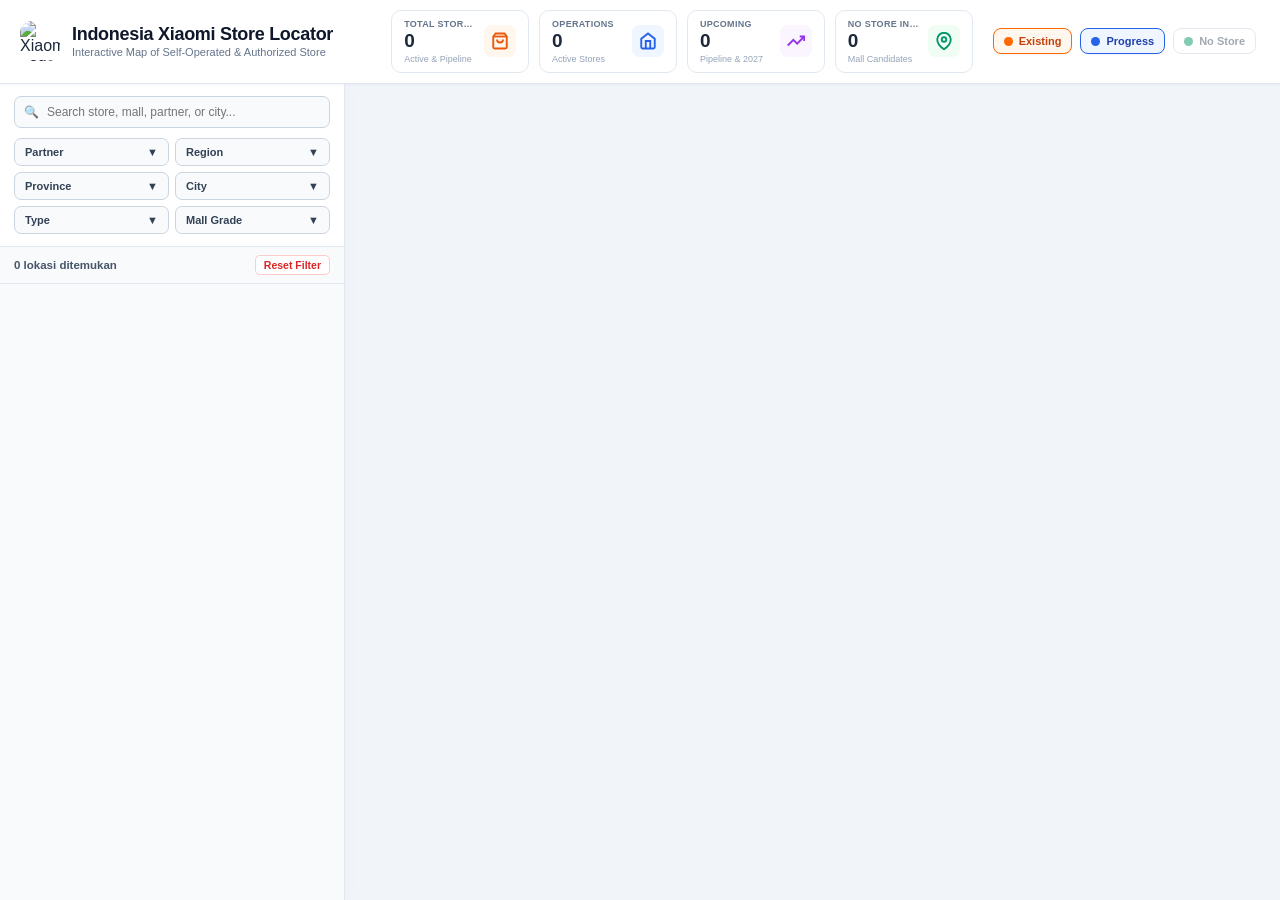
==== commit 03da6a88: "Add files via upload" ====
--- a/index.html
+++ b/index.html
@@ -1,1615 +1,1678 @@
-<!DOCTYPE html>
-<html lang="id">
-<head>
-  <meta charset="UTF-8">
-  <meta name="viewport" content="width=device-width, initial-scale=1.0">
-  <title>Indonesia Xiaomi Store Locator - Distance Lines Map</title>
-  
-  <!-- Leaflet CSS -->
-  <link rel="stylesheet" href="https://unpkg.com/leaflet@1.9.4/dist/leaflet.css" />
-
-  <style>
-    @import url('https://fonts.cdnfonts.com/css/aptos');
-
-    * {
-      box-sizing: border-box;
-      margin: 0;
-      padding: 0;
-      font-family: 'Aptos', 'Aptos Display', -apple-system, BlinkMacSystemFont, "Segoe UI", Roboto, sans-serif !important;
-    }
-
-    body {
-      background-color: #f1f5f9;
-      color: #1e293b;
-      height: 100vh;
-      display: flex;
-      flex-direction: column;
-      overflow: hidden;
-    }
-
-    /* ================= NAVBAR ================= */
-    .navbar {
-      background-color: #ffffff;
-      border-bottom: 1px solid #e2e8f0;
-      padding: 10px 20px;
-      display: flex;
-      justify-content: space-between;
-      align-items: center;
-      z-index: 1000;
-      box-shadow: 0 1px 3px rgba(0, 0, 0, 0.04);
-      flex-shrink: 0;
-    }
-
-    .brand {
-      display: flex;
-      align-items: center;
-      gap: 12px;
-    }
-
-    .brand h1 {
-      font-size: 18px;
-      font-weight: 800;
-      color: #0f172a;
-      letter-spacing: -0.3px;
-    }
-
-    .brand p {
-      font-size: 11px;
-      color: #64748b;
-      margin-top: 1px;
-      font-weight: 500;
-    }
-
-    /* ================= STATS & HEADER LEGEND ================= */
-    .header-right-group {
-      display: flex;
-      align-items: center;
-      gap: 16px;
-    }
-
-    .stats-container {
-      display: flex;
-      gap: 10px;
-      flex: 1;
-      max-width: 720px;
-    }
-
-    .stat-card {
-      background: #ffffff;
-      border: 1px solid #e2e8f0;
-      border-radius: 10px;
-      padding: 8px 12px;
-      display: flex;
-      align-items: center;
-      justify-content: space-between;
-      flex: 1;
-      min-width: 0;
-      gap: 8px;
-    }
-
-    .stat-content {
-      display: flex;
-      flex-direction: column;
-      min-width: 0;
-    }
-
-    .stat-label {
-      font-size: 9px;
-      font-weight: 700;
-      color: #64748b;
-      letter-spacing: 0.3px;
-      text-transform: uppercase;
-      white-space: nowrap;
-      overflow: hidden;
-      text-overflow: ellipsis;
-    }
-
-    .stat-content h2 {
-      font-size: 19px;
-      font-weight: 800;
-      line-height: 1.1;
-      margin: 2px 0;
-    }
-
-    .stat-sub {
-      font-size: 9px;
-      color: #94a3b8;
-      font-weight: 500;
-      white-space: nowrap;
-      overflow: hidden;
-      text-overflow: ellipsis;
-    }
-
-    .stat-orange h2 { color: #ea580c; }
-    .stat-blue h2   { color: #2563eb; }
-    .stat-purple h2 { color: #9333ea; }
-    .stat-green h2  { color: #059669; }
-
-    .stat-icon {
-      width: 32px;
-      height: 32px;
-      border-radius: 8px;
-      display: flex;
-      align-items: center;
-      justify-content: center;
-      flex-shrink: 0;
-    }
-
-    .orange-icon { background-color: #fff7ed; color: #ea580c; }
-    .blue-icon   { background-color: #eff6ff; color: #2563eb; }
-    .purple-icon { background-color: #faf5ff; color: #9333ea; }
-    .green-icon  { background-color: #f0fdf4; color: #059669; }
-
-    /* HEADER LEGEND */
-    .header-legend {
-      display: flex;
-      gap: 14px;
-      font-size: 11.5px;
-      font-weight: 600;
-      color: #1e293b;
-      align-items: center;
-      padding: 0 4px;
-    }
-
-    .legend-item {
-      display: flex;
-      align-items: center;
-      gap: 5px;
-    }
-
-    .legend-dot {
-      width: 10px;
-      height: 10px;
-      border-radius: 50%;
-    }
-
-    /* ================= LAYOUT ================= */
-    .main-layout {
-      display: flex;
-      flex: 1;
-      height: calc(100vh - 63px);
-      position: relative;
-      overflow: hidden;
-    }
-
-    /* ================= SIDEBAR ================= */
-    .sidebar {
-      width: 345px;
-      background: #ffffff;
-      border-right: 1px solid #e2e8f0;
-      display: flex;
-      flex-direction: column;
-      z-index: 500;
-      box-shadow: 4px 0 12px rgba(0, 0, 0, 0.02);
-      height: 100%;
-    }
-
-    .filter-section {
-      padding: 12px 14px;
-      border-bottom: 1px solid #e2e8f0;
-      background: #ffffff;
-    }
-
-    .search-box-wrapper {
-      position: relative;
-      margin-bottom: 10px;
-    }
-
-    .search-box-icon {
-      position: absolute;
-      left: 10px;
-      top: 50%;
-      transform: translateY(-50%);
-      color: #94a3b8;
-      font-size: 12px;
-    }
-
-    .search-box {
-      width: 100%;
-      padding: 8px 12px 8px 32px;
-      border: 1px solid #cbd5e1;
-      border-radius: 7px;
-      font-size: 12px;
-      outline: none;
-      background: #f8fafc;
-      color: #0f172a;
-      transition: all 0.2s ease;
-    }
-
-    .search-box:focus {
-      background: #ffffff;
-      border-color: #ea580c;
-      box-shadow: 0 0 0 3px rgba(234, 88, 12, 0.1);
-    }
-
-    .filter-grid {
-      display: flex;
-      flex-direction: column;
-      gap: 6px;
-    }
-
-    .filter-row {
-      display: flex;
-      gap: 6px;
-    }
-
-    .custom-multiselect {
-      position: relative;
-      flex: 1;
-    }
-
-    .custom-multiselect.full-width {
-      width: 100%;
-    }
-
-    .multiselect-btn {
-      width: 100%;
-      padding: 7px 10px;
-      background: #f8fafc;
-      border: 1px solid #cbd5e1;
-      border-radius: 7px;
-      font-size: 11px;
-      font-weight: 600;
-      color: #334155;
-      text-align: left;
-      cursor: pointer;
-      display: flex;
-      justify-content: space-between;
-      align-items: center;
-      transition: all 0.2s;
-    }
-
-    .multiselect-btn:hover {
-      background: #ffffff;
-      border-color: #94a3b8;
-      color: #0f172a;
-    }
-
-    .multiselect-dropdown {
-      display: none;
-      position: absolute;
-      top: calc(100% + 4px);
-      left: 0;
-      right: 0;
-      background: #ffffff;
-      border: 1px solid #cbd5e1;
-      border-radius: 7px;
-      z-index: 1000;
-      box-shadow: 0 8px 20px rgba(0,0,0,0.08);
-      padding: 6px;
-    }
-
-    .multiselect-dropdown.show {
-      display: block;
-    }
-
-    .dropdown-search-input {
-      width: 100%;
-      padding: 6px 10px;
-      font-size: 11px;
-      border: 1px solid #cbd5e1;
-      border-radius: 5px;
-      outline: none;
-      margin-bottom: 6px;
-      background: #f8fafc;
-    }
-
-    .dropdown-search-input:focus {
-      border-color: #ea580c;
-      background: #ffffff;
-    }
-
-    .dropdown-options-list {
-      max-height: 180px;
-      overflow-y: auto;
-      display: flex;
-      flex-direction: column;
-      gap: 2px;
-    }
-
-    .multiselect-option {
-      display: flex;
-      align-items: center;
-      gap: 8px;
-      padding: 5px 8px;
-      font-size: 11px;
-      cursor: pointer;
-      color: #334155;
-      font-weight: 500;
-      border-radius: 4px;
-    }
-
-    .multiselect-option:hover {
-      background-color: #f1f5f9;
-      color: #0f172a;
-    }
-
-    .multiselect-option input[type="checkbox"] {
-      cursor: pointer;
-      accent-color: #ea580c;
-      width: 13px;
-      height: 13px;
-    }
-
-    .dropdown-actions {
-      display: flex;
-      justify-content: space-between;
-      padding: 4px 2px 6px 2px;
-      border-bottom: 1px solid #e2e8f0;
-      margin-bottom: 4px;
-      font-size: 10px;
-    }
-
-    .dropdown-action-btn {
-      background: none;
-      border: none;
-      color: #2563eb;
-      cursor: pointer;
-      font-weight: 600;
-      padding: 2px 4px;
-    }
-
-    .dropdown-action-btn:hover {
-      text-decoration: underline;
-    }
-
-    .store-count-info {
-      padding: 8px 14px;
-      background: #f8fafc;
-      border-bottom: 1px solid #e2e8f0;
-      display: flex;
-      justify-content: space-between;
-      align-items: center;
-      font-size: 11.5px;
-      font-weight: 700;
-      color: #475569;
-    }
-
-    #reset-btn {
-      background: #ffffff;
-      border: 1px solid #fecaca;
-      color: #dc2626;
-      font-size: 10.5px;
-      font-weight: 700;
-      cursor: pointer;
-      padding: 3px 8px;
-      border-radius: 5px;
-      transition: all 0.2s;
-    }
-
-    #reset-btn:hover {
-      background: #fee2e2;
-    }
-
-    .store-list {
-      flex: 1;
-      overflow-y: auto;
-      padding: 10px 14px;
-      display: flex;
-      flex-direction: column;
-      gap: 10px;
-      background: #f8fafc;
-      scroll-behavior: smooth;
-    }
-
-    .store-card {
-      background: #ffffff;
-      border: 1px solid #e2e8f0;
-      border-radius: 8px;
-      padding: 11px;
-      cursor: pointer;
-      transition: all 0.2s ease;
-      box-shadow: 0 1px 2px rgba(0,0,0,0.02);
-    }
-
-    .store-card:hover {
-      border-color: #ea580c;
-      box-shadow: 0 4px 10px rgba(234, 88, 12, 0.06);
-      transform: translateY(-1px);
-    }
-
-    .store-card.highlight-card {
-      border-color: #ea580c !important;
-      background-color: #fff7ed !important;
-      box-shadow: 0 0 0 3px rgba(234, 88, 12, 0.15) !important;
-    }
-
-    .card-header {
-      display: flex;
-      justify-content: space-between;
-      align-items: flex-start;
-      gap: 8px;
-      margin-bottom: 4px;
-    }
-
-    .card-title {
-      font-size: 12.5px;
-      font-weight: 700;
-      color: #0f172a;
-      line-height: 1.3;
-    }
-
-    .badge-group {
-      display: flex;
-      align-items: center;
-      gap: 3px;
-      flex-shrink: 0;
-    }
-
-    .badge {
-      padding: 2px 6px;
-      border-radius: 12px;
-      font-size: 9px;
-      font-weight: 800;
-      text-transform: uppercase;
-      letter-spacing: 0.2px;
-    }
-
-    .badge-existing { background-color: #ffedd5; color: #c2410c; }
-    .badge-progress { background-color: #dbeafe; color: #1e40af; }
-    .badge-nostore  { background-color: #d1fae5; color: #065f46; }
-
-    .card-meta-row {
-      display: flex;
-      flex-direction: column;
-      gap: 2px;
-      margin-top: 4px;
-    }
-
-    .card-partner {
-      font-size: 11px;
-      color: #475569;
-      font-weight: 600;
-    }
-
-    .card-address {
-      font-size: 10.5px;
-      color: #64748b;
-    }
-
-    .maps-link-container {
-      margin: 5px 0;
-    }
-
-    .btn-maps-link {
-      display: inline-flex;
-      align-items: center;
-      gap: 3px;
-      color: #ea580c;
-      font-weight: 700;
-      font-size: 10.5px;
-      text-decoration: none;
-      padding: 2px 6px;
-      border: 1px solid #fed7aa;
-      border-radius: 5px;
-      background-color: #fff7ed;
-      transition: all 0.2s;
-    }
-
-    .btn-maps-link:hover {
-      background-color: #ea580c;
-      color: #ffffff;
-      border-color: #ea580c;
-    }
-
-    .store-extra-info {
-      margin-top: 6px;
-      padding-top: 5px;
-      border-top: 1px dashed #e2e8f0;
-      font-size: 10.5px;
-      color: #64748b;
-      display: flex;
-      justify-content: space-between;
-      align-items: center;
-    }
-
-    .store-hover-tooltip {
-      background: rgba(255, 255, 255, 0.95) !important;
-      border: 1px solid #cbd5e1 !important;
-      border-radius: 6px !important;
-      padding: 6px 10px !important;
-      box-shadow: 0 4px 6px rgba(0,0,0,0.1) !important;
-    }
-    .leaflet-tooltip.store-hover-tooltip::before {
-      border-top-color: rgba(255, 255, 255, 0.95) !important;
-    }
-
-    /* ================= MAP CONTAINER ================= */
-    .map-container {
-      flex: 1;
-      height: 100%;
-      position: relative;
-    }
-
-    #map {
-      width: 100%;
-      height: 100%;
-    }
-
-    /* Map Style Switcher UI (Updated: Equal size & semi-transparent) */
-    .map-style-switcher {
-      position: absolute;
-      top: 15px;
-      right: 15px;
-      z-index: 1000;
-      display: flex;
-      width: 210px;
-      background: rgba(255, 255, 255, 0.35);
-      backdrop-filter: blur(6px);
-      -webkit-backdrop-filter: blur(6px);
-      border-radius: 8px;
-      box-shadow: 0 4px 12px rgba(0, 0, 0, 0.12);
-      border: 1px solid rgba(203, 213, 225, 0.6);
-      overflow: hidden;
-    }
-
-    .map-style-btn {
-      flex: 1;
-      padding: 8px 0;
-      font-size: 11.5px;
-      font-weight: 700;
-      border: none;
-      background: transparent;
-      color: #334155;
-      cursor: pointer;
-      text-align: center;
-      transition: all 0.2s;
-    }
-
-    .map-style-btn:not(:last-child) {
-      border-right: 1px solid rgba(226, 232, 240, 0.6);
-    }
-
-    .map-style-btn:hover {
-      background: rgba(241, 245, 249, 0.6);
-      color: #0f172a;
-    }
-
-    .map-style-btn.active {
-      background: rgba(234, 88, 12, 0.85);
-      color: #ffffff;
-    }
-
-    /* ================= RIGHT PANEL ================= */
-    .right-info-panel {
-      position: absolute;
-      top: 65px;
-      right: 14px;
-      width: 330px;
-      max-height: calc(100% - 79px);
-      background: #ffffff;
-      border-radius: 10px;
-      box-shadow: 0 10px 24px rgba(0, 0, 0, 0.15);
-      border: 1px solid #cbd5e1;
-      z-index: 1000;
-      display: flex;
-      flex-direction: column;
-      overflow: hidden;
-      transition: transform 0.3s ease-in-out, opacity 0.3s ease-in-out;
-      transform: translateX(0);
-      opacity: 1;
-    }
-
-    .right-info-panel.collapsed {
-      transform: translateX(120%);
-      opacity: 0;
-      pointer-events: none;
-    }
-
-    .btn-toggle-collapse {
-      background: none;
-      border: none;
-      color: #ffffff;
-      cursor: pointer;
-      font-size: 11px;
-      font-weight: 700;
-      padding: 3px 6px;
-      border-radius: 4px;
-      background-color: rgba(0, 0, 0, 0.15);
-      transition: background 0.2s;
-    }
-    .btn-toggle-collapse:hover {
-      background-color: rgba(0, 0, 0, 0.3);
-    }
-
-    .radius-header {
-      background: #ea580c;
-      color: #ffffff;
-      padding: 10px 14px;
-      display: flex;
-      justify-content: space-between;
-      align-items: center;
-    }
-
-    .radius-title-box {
-      display: flex;
-      align-items: center;
-      gap: 6px;
-      font-weight: 800;
-      font-size: 13px;
-    }
-
-    .radius-count-badge {
-      background: #ffffff;
-      color: #ea580c;
-      font-weight: 800;
-      font-size: 11px;
-      padding: 2px 8px;
-      border-radius: 10px;
-    }
-
-    .radius-content {
-      padding: 12px;
-      overflow-y: auto;
-      display: flex;
-      flex-direction: column;
-      gap: 10px;
-    }
-
-    .center-store-title {
-      font-size: 12px;
-      line-height: 1.3;
-      color: #1e293b;
-    }
-
-    .center-store-title strong {
-      display: block;
-      font-size: 12.5px;
-      color: #0f172a;
-    }
-
-    .radius-actions {
-      display: grid;
-      grid-template-columns: 1fr 1fr;
-      gap: 8px;
-    }
-
-    .btn-radius-action {
-      background: #ffffff;
-      border: 1px solid #cbd5e1;
-      color: #ea580c;
-      font-weight: 700;
-      font-size: 11px;
-      padding: 6px;
-      border-radius: 6px;
-      cursor: pointer;
-      text-align: center;
-      transition: all 0.2s;
-    }
-
-    .btn-radius-action:hover {
-      background: #fff7ed;
-      border-color: #ea580c;
-    }
-
-    .radius-locations-list {
-      display: flex;
-      flex-direction: column;
-      gap: 8px;
-      max-height: 320px;
-      overflow-y: auto;
-    }
-
-    .radius-location-item {
-      border-bottom: 1px dashed #e2e8f0;
-      padding-bottom: 6px;
-    }
-
-    .loc-item-header {
-      display: flex;
-      justify-content: space-between;
-      gap: 6px;
-    }
-
-    .loc-item-name {
-      font-size: 11.5px;
-      font-weight: 700;
-      color: #1e293b;
-    }
-
-    .loc-item-dist {
-      font-size: 10.5px;
-      font-weight: 800;
-      color: #ea580c;
-      white-space: nowrap;
-    }
-
-    .loc-item-sub {
-      font-size: 10px;
-      color: #64748b;
-      margin-top: 2px;
-    }
-
-    .no-store-city {
-      font-size: 11.5px;
-      color: #94a3b8;
-      font-style: italic;
-      text-align: center;
-      padding: 10px 0;
-    }
-
-    .radius-footer-accordion {
-      background: #0f766e;
-      color: #ffffff;
-      padding: 8px 12px;
-      font-size: 11px;
-      font-weight: 800;
-      display: flex;
-      justify-content: space-between;
-      align-items: center;
-    }
-  </style>
-</head>
-<body>
-
-  <!-- NAVBAR -->
-  <header class="navbar">
-    <div class="brand">
-      <div class="brand-logo-xiaomi" style="background: none; padding: 0; box-shadow: none;">
-        <img src="https://upload.wikimedia.org/wikipedia/commons/a/ae/Xiaomi_logo_%282021-%29.svg" alt="Xiaomi Logo" style="width: 40px; height: 40px; border-radius: 12px; display: block;">
-      </div>
-      <div>
-        <h1>Indonesia Xiaomi Store Locator</h1>
-        <p>Interactive Map of Self-Operated & Authorized Store</p>
-      </div>
-    </div>
-
-    <!-- STATS & HEADER LEGEND GROUP -->
-    <div class="header-right-group">
-      <!-- STATS -->
-      <div class="stats-container">
-        <div class="stat-card">
-          <div class="stat-content">
-            <span class="stat-label">Total Stores</span>
-            <h2 id="stat-total">0</h2>
-            <span class="stat-sub">Active & Pipeline</span>
-          </div>
-          <div class="stat-icon orange-icon">
-            <svg width="18" height="18" viewBox="0 0 24 24" fill="none" stroke="currentColor" stroke-width="2.5"><path d="M6 2L3 6v14a2 2 0 0 0 2 2h14a2 2 0 0 0 2-2V6l-3-4z"></path><line x1="3" y1="6" x2="21" y2="6"></line><path d="M16 10a4 4 0 0 1-8 0"></path></svg>
-          </div>
-        </div>
-
-        <div class="stat-card">
-          <div class="stat-content">
-            <span class="stat-label">Operations</span>
-            <h2 id="stat-existing">0</h2>
-            <span class="stat-sub">Active Stores</span>
-          </div>
-          <div class="stat-icon blue-icon">
-            <svg width="18" height="18" viewBox="0 0 24 24" fill="none" stroke="currentColor" stroke-width="2.5"><path d="M3 9l9-7 9 7v11a2 2 0 0 1-2 2H5a2 2 0 0 1-2-2z"></path><polyline points="9 22 9 12 15 12 15 22"></polyline></svg>
-          </div>
-        </div>
-
-        <div class="stat-card">
-          <div class="stat-content">
-            <span class="stat-label">Upcoming</span>
-            <h2 id="stat-progress">0</h2>
-            <span class="stat-sub">Pipeline & 2027</span>
-          </div>
-          <div class="stat-icon purple-icon">
-            <svg width="18" height="18" viewBox="0 0 24 24" fill="none" stroke="currentColor" stroke-width="2.5"><polyline points="23 6 13.5 15.5 8.5 10.5 1 18"></polyline><polyline points="17 6 23 6 23 12"></polyline></svg>
-          </div>
-        </div>
-
-        <div class="stat-card">
-          <div class="stat-content">
-            <span class="stat-label">No Store In Mall</span>
-            <h2 id="stat-nostore">0</h2>
-            <span class="stat-sub">Mall Candidates</span>
-          </div>
-          <div class="stat-icon green-icon">
-            <svg width="18" height="18" viewBox="0 0 24 24" fill="none" stroke="currentColor" stroke-width="2.5"><path d="M21 10c0 7-9 13-9 13s-9-6-9-13a9 9 0 0 1 18 0z"></path><circle cx="12" cy="10" r="3"></circle></svg>
-          </div>
-        </div>
-      </div>
-
-      <!-- HEADER LEGEND -->
-      <div class="header-legend">
-        <div class="legend-item">
-          <span class="legend-dot" style="background-color: #ff6700;"></span> Existing
-        </div>
-        <div class="legend-item">
-          <span class="legend-dot" style="background-color: #2563eb;"></span> Progress
-        </div>
-        <div class="legend-item">
-          <span class="legend-dot" style="background-color: #059669;"></span> No Store
-        </div>
-      </div>
-    </div>
-  </header>
-
-  <!-- MAIN LAYOUT -->
-  <div class="main-layout">
-    
-    <!-- SIDEBAR -->
-    <aside class="sidebar">
-      <div class="filter-section">
-        <div class="search-box-wrapper">
-          <span class="search-box-icon">🔍</span>
-          <input type="text" id="search-input" class="search-box" placeholder="Search store, mall, partner, or city...">
-        </div>
-
-        <div class="filter-grid">
-          <div class="filter-row">
-            <div class="custom-multiselect" id="ms-partner">
-              <button class="multiselect-btn"><span>Partner</span> ▼</button>
-              <div class="multiselect-dropdown"></div>
-            </div>
-            <div class="custom-multiselect" id="ms-region">
-              <button class="multiselect-btn"><span>Region</span> ▼</button>
-              <div class="multiselect-dropdown"></div>
-            </div>
-          </div>
-
-          <div class="filter-row">
-            <div class="custom-multiselect" id="ms-province">
-              <button class="multiselect-btn"><span>Province</span> ▼</button>
-              <div class="multiselect-dropdown"></div>
-            </div>
-            <div class="custom-multiselect" id="ms-city">
-              <button class="multiselect-btn"><span>City</span> ▼</button>
-              <div class="multiselect-dropdown"></div>
-            </div>
-          </div>
-
-          <div class="filter-row">
-            <div class="custom-multiselect" id="ms-type">
-              <button class="multiselect-btn"><span>Type</span> ▼</button>
-              <div class="multiselect-dropdown"></div>
-            </div>
-            <div class="custom-multiselect" id="ms-grade">
-              <button class="multiselect-btn"><span>Mall Grade</span> ▼</button>
-              <div class="multiselect-dropdown"></div>
-            </div>
-          </div>
-
-          <div class="custom-multiselect full-width" id="ms-status">
-            <button class="multiselect-btn"><span>Status</span> ▼</button>
-            <div class="multiselect-dropdown"></div>
-          </div>
-        </div>
-      </div>
-
-      <div class="store-count-info">
-        <span id="stores-found-text">0 lokasi ditemukan</span>
-        <button id="reset-btn">Reset Filter</button>
-      </div>
-
-      <div class="store-list" id="store-list"></div>
-    </aside>
-
-    <!-- MAP CONTAINER -->
-    <main class="map-container">
-      <div id="map"></div>
-    </main>
-
-  </div>
-
-  <!-- Leaflet JS -->
-  <script src="https://unpkg.com/leaflet@1.9.4/dist/leaflet.js"></script>
-
-  <script>
-    const standardLayer = L.tileLayer('https://{s}.tile.openstreetmap.org/{z}/{x}/{y}.png', {
-      attribution: '© OpenStreetMap contributors',
-      maxZoom: 19
-    });
-
-    const cleanMapLayer = L.tileLayer('https://{s}.basemaps.cartocdn.com/rastertiles/voyager/{z}/{x}/{y}{r}.png', {
-      attribution: '© OpenStreetMap contributors & CARTO',
-      maxZoom: 19
-    });
-
-    const map = L.map('map', {
-      layers: [standardLayer]
-    }).setView([-2.548926, 118.014863], 5);
-
-    const mapContainerEl = document.querySelector('.map-container');
-    const switcherDiv = document.createElement('div');
-    switcherDiv.className = 'map-style-switcher';
-    switcherDiv.innerHTML = `
-      <button class="map-style-btn active" data-style="standard">Standard</button>
-      <button class="map-style-btn" data-style="clean">Clean Maps</button>
-    `;
-    mapContainerEl.appendChild(switcherDiv);
-
-    const styleButtons = switcherDiv.querySelectorAll('.map-style-btn');
-    styleButtons.forEach(btn => {
-      btn.addEventListener('click', () => {
-        map.removeLayer(standardLayer);
-        map.removeLayer(cleanMapLayer);
-
-        styleButtons.forEach(b => b.classList.remove('active'));
-        btn.classList.add('active');
-
-        const styleType = btn.getAttribute('data-style');
-        if (styleType === 'standard') {
-          standardLayer.addTo(map);
-        } else {
-          cleanMapLayer.addTo(map);
-        }
-      });
-    });
-
-    let allStores = [];
-    let filteredStores = [];
-    let markersLayer = L.layerGroup().addTo(map);
-    let connectionLinesGroup = L.layerGroup().addTo(map);
-    let customClickMarker = null;
-    let activePopupMarker = null;
-
-    const selectedFilters = {
-      partner: [],
-      region: [],
-      province: [],
-      city: [],
-      type: [],
-      grade: [],
-      status: ['Existing', 'Progress', 'EXISTING', 'PROGRESS']
-    };
-
-    function getPinSizeByZoom(zoomLevel) {
-      if (zoomLevel >= 15) return { width: 28, height: 38 }; 
-      if (zoomLevel >= 12) return { width: 22, height: 30 }; 
-      if (zoomLevel >= 9)  return { width: 16, height: 22 }; 
-      return { width: 12, height: 16 };                       
-    }
-
-    function createMapPinIcon(status, zoomLevel) {
-      const { width, height } = getPinSizeByZoom(zoomLevel);
-      const st = String(status || '').toUpperCase();
-
-      let lightColor = '#FF6700'; 
-      let darkColor  = '#D95300';
-
-      if (st.includes('PROGRESS') || st.includes('UPCOMING')) {
-        lightColor = '#2563EB';  
-        darkColor  = '#1D4ED8';
-      } else if (st.includes('NO STORE') || st.includes('POTENTIAL') || st.includes('NO MALL')) {
-        lightColor = '#059669';  
-        darkColor  = '#047857';
-      }
-
-      const svgPin = `
-        <svg viewBox="0 0 100 130" style="width: 100%; height: 100%; filter: drop-shadow(0px 2px 3px rgba(0,0,0,0.35));" xmlns="http://www.w3.org/2000/svg">
-          <path d="M50 0 C22.386 0 0 22.386 0 50 C0 80 50 130 50 130 C50 130 100 80 100 50 C100 22.386 77.614 0 50 0 Z" fill="#FFFFFF"/>
-          <path d="M50 6 C25.7 6 6 25.7 6 50 C6 76 50 121 50 121 Z" fill="${lightColor}"/>
-          <path d="M50 6 C74.3 6 94 25.7 94 50 C94 76 50 121 50 121 Z" fill="${darkColor}"/>
-          <circle cx="50" cy="48" r="18" fill="#FFFFFF"/>
-          <circle cx="50" cy="48" r="10" fill="${lightColor}"/>
-        </svg>
-      `;
-
-      return L.divIcon({
-        className: 'custom-map-pin-icon',
-        html: `<div style="width: ${width}px; height: ${height}px;">${svgPin}</div>`,
-        iconSize: [width, height],
-        iconAnchor: [width / 2, height],
-        popupAnchor: [0, -height]
-      });
-    }
-
-    function parseNum(val) {
-      if (typeof val === 'number') return val;
-      if (typeof val === 'string') {
-        const cleaned = val.replace(',', '.').trim();
-        const num = parseFloat(cleaned);
-        return isNaN(num) ? NaN : num;
-      }
-      return NaN;
-    }
-
-    function getTextVal(val) {
-      if (val === undefined || val === null || val === '') return '-';
-      return String(val).trim();
-    }
-
-    function formatPopulation(val) {
-      if (val === undefined || val === null || val === '' || val === '-') return '-';
-      const cleaned = String(val).replace(/[^0-9]/g, '');
-      if (!cleaned) return String(val);
-      return Number(cleaned).toLocaleString('en-US');
-    }
-
-    function getGradeVal(store) {
-      return store["Grade"] || store["Mall Grade"] || store["Mall_Grade"] || store["Grade Mall"] || store["GRADE"] || store["Store Grade"] || '';
-    }
-
-    function getDistanceInKm(lat1, lon1, lat2, lon2) {
-      const R = 6371;
-      const dLat = (lat2 - lat1) * Math.PI / 180;
-      const dLon = (lon2 - lon1) * Math.PI / 180;
-      const a = 
-        Math.sin(dLat / 2) * Math.sin(dLat / 2) +
-        Math.cos(lat1 * Math.PI / 180) * Math.cos(lat2 * Math.PI / 180) * 
-        Math.sin(dLon / 2) * Math.sin(dLon / 2);
-      const c = 2 * Math.atan2(Math.sqrt(a), Math.sqrt(1 - a));
-      return R * c;
-    }
-
-    function formatDistance(distKm) {
-      if (distKm < 1) return `${Math.round(distKm * 1000)} m`;
-      return `${distKm.toFixed(1)} km`;
-    }
-
-    async function fetchJsonData(fileName) {
-      const paths = [`../output/${fileName}`, `output/${fileName}`, `./output/${fileName}`, `./${fileName}`, fileName];
-      for (const path of paths) {
-        try {
-          const res = await fetch(path);
-          if (res.ok) {
-            const data = await res.json();
-            if (Array.isArray(data) && data.length > 0) return data;
-          }
-        } catch (e) {}
-      }
-      return [];
-    }
-
-    async function loadStoresData() {
-      const storesData = await fetchJsonData('stores.json');
-      const candidatesData = await fetchJsonData('mall_candidate.json');
-
-      const formattedStores = storesData.map(s => {
-        let st = String(s.Status || 'Existing').trim();
-        return { ...s, Status: st };
-      });
-
-      const formattedCandidates = candidatesData.map(c => ({ ...c, Status: 'No Store', isCandidate: true }));
-
-      allStores = [...formattedStores, ...formattedCandidates];
-      setupMultiSelects();
-      applyFilters();
-    }
-
-    loadStoresData();
-
-    const filterConfigs = [
-      { id: 'ms-partner', key: 'partner', field: 'Partner', label: 'Partner' },
-      { id: 'ms-region', key: 'region', field: 'Region', label: 'Region' },
-      { id: 'ms-province', key: 'province', field: 'Province', label: 'Province' },
-      { id: 'ms-city', key: 'city', field: 'City', label: 'City' },
-      { id: 'ms-type', key: 'type', field: 'Type', label: 'Type' },
-      { id: 'ms-grade', key: 'grade', customGetter: getGradeVal, label: 'Mall Grade' },
-      { id: 'ms-status', key: 'status', customOptions: ['Existing', 'Progress', 'No Store'], label: 'Status' }
-    ];
-
-    function setupMultiSelects() {
-      filterConfigs.forEach(cfg => {
-        const container = document.getElementById(cfg.id);
-        if (!container) return;
-
-        const btn = container.querySelector('.multiselect-btn');
-        const dropdown = container.querySelector('.multiselect-dropdown');
-
-        let options = [];
-        if (cfg.customOptions) {
-          options = cfg.customOptions;
-        } else {
-          options = [...new Set(allStores.map(item => cfg.customGetter ? cfg.customGetter(item) : item[cfg.field]).filter(Boolean))].sort();
-        }
-
-        dropdown.innerHTML = `
-          <input type="text" class="dropdown-search-input" placeholder="Search ${cfg.label.toLowerCase()}...">
-          <div class="dropdown-actions">
-            <button type="button" class="dropdown-action-btn select-all">Select All</button>
-            <button type="button" class="dropdown-action-btn clear-all">Clear</button>
-          </div>
-          <div class="dropdown-options-list"></div>
-        `;
-
-        const searchInput = dropdown.querySelector('.dropdown-search-input');
-        const optionsListContainer = dropdown.querySelector('.dropdown-options-list');
-        const btnSelectAll = dropdown.querySelector('.select-all');
-        const btnClearAll = dropdown.querySelector('.clear-all');
-
-        options.forEach(optVal => {
-          const isChecked = selectedFilters[cfg.key].some(v => v.toLowerCase() === optVal.toLowerCase());
-          const label = document.createElement('label');
-          label.className = 'multiselect-option';
-          label.innerHTML = `<input type="checkbox" value="${optVal}" ${isChecked ? 'checked' : ''}><span>${optVal}</span>`;
-
-          const checkbox = label.querySelector('input');
-          checkbox.addEventListener('change', () => {
-            if (checkbox.checked) {
-              if (!selectedFilters[cfg.key].some(v => v.toLowerCase() === optVal.toLowerCase())) {
-                selectedFilters[cfg.key].push(optVal);
-              }
-            } else {
-              selectedFilters[cfg.key] = selectedFilters[cfg.key].filter(v => v.toLowerCase() !== optVal.toLowerCase());
-            }
-            updateBtnLabel(btn, cfg.label, selectedFilters[cfg.key], options);
-            applyFilters();
-          });
-          optionsListContainer.appendChild(label);
-        });
-
-        searchInput.addEventListener('input', (e) => {
-          const term = e.target.value.toLowerCase();
-          optionsListContainer.querySelectorAll('.multiselect-option').forEach(lbl => {
-            lbl.style.display = lbl.textContent.toLowerCase().includes(term) ? 'flex' : 'none';
-          });
-        });
-        searchInput.addEventListener('click', (e) => e.stopPropagation());
-
-        btnSelectAll.addEventListener('click', (e) => {
-          e.stopPropagation();
-          selectedFilters[cfg.key] = [...options];
-          optionsListContainer.querySelectorAll('input[type="checkbox"]').forEach(cb => cb.checked = true);
-          updateBtnLabel(btn, cfg.label, selectedFilters[cfg.key], options);
-          applyFilters();
-        });
-
-        btnClearAll.addEventListener('click', (e) => {
-          e.stopPropagation();
-          selectedFilters[cfg.key] = [];
-          optionsListContainer.querySelectorAll('input[type="checkbox"]').forEach(cb => cb.checked = false);
-          updateBtnLabel(btn, cfg.label, selectedFilters[cfg.key], options);
-          applyFilters();
-        });
-
-        updateBtnLabel(btn, cfg.label, selectedFilters[cfg.key], options);
-
-        btn.addEventListener('click', (e) => {
-          e.stopPropagation();
-          document.querySelectorAll('.multiselect-dropdown').forEach(d => { if (d !== dropdown) d.classList.remove('show'); });
-          dropdown.classList.toggle('show');
-          if (dropdown.classList.contains('show')) searchInput.focus();
-        });
-      });
-
-      document.addEventListener('click', () => {
-        document.querySelectorAll('.multiselect-dropdown').forEach(d => d.classList.remove('show'));
-      });
-
-      const mainSearchInput = document.getElementById('search-input');
-      if (mainSearchInput) mainSearchInput.addEventListener('input', () => applyFilters());
-
-      const resetBtn = document.getElementById('reset-btn');
-      if (resetBtn) resetBtn.addEventListener('click', resetFilters);
-    }
-
-    function updateBtnLabel(btn, defaultLabel, selectedArray, totalOptions = []) {
-      const span = btn.querySelector('span');
-      if (!span) return;
-      
-      const activeCount = totalOptions.length > 0 
-        ? totalOptions.filter(opt => selectedArray.some(sel => sel.toLowerCase() === opt.toLowerCase())).length 
-        : selectedArray.length;
-
-      if (activeCount === 0) {
-        span.textContent = defaultLabel;
-      } else if (activeCount === 1) {
-        const matchedOpt = totalOptions.find(opt => selectedArray.some(sel => sel.toLowerCase() === opt.toLowerCase())) || selectedArray[0];
-        span.textContent = matchedOpt;
-      } else {
-        span.textContent = `${defaultLabel} (${activeCount})`;
-      }
-    }
-
-    function applyFilters(isReset = false) {
-      const searchInput = document.getElementById('search-input');
-      const searchVal = searchInput ? searchInput.value.toLowerCase() : '';
-
-      filteredStores = allStores.filter(store => {
-        const storeName = store["Store Name"] || store["Mall Name"] || store["Name"] || '';
-        const storeGrade = getGradeVal(store);
-        const storeStatus = store["Status"] || 'No Store';
-
-        const matchSearch = !searchVal || 
-          storeName.toLowerCase().includes(searchVal) ||
-          (store["Partner"] || '').toLowerCase().includes(searchVal) ||
-          (store["City"] || '').toLowerCase().includes(searchVal) ||
-          storeGrade.toLowerCase().includes(searchVal);
-
-        const matchPartner = selectedFilters.partner.length === 0 || selectedFilters.partner.some(v => v.toLowerCase() === (store["Partner"] || '').toLowerCase());
-        const matchRegion = selectedFilters.region.length === 0 || selectedFilters.region.some(v => v.toLowerCase() === (store["Region"] || '').toLowerCase());
-        const matchProvince = selectedFilters.province.length === 0 || selectedFilters.province.some(v => v.toLowerCase() === (store["Province"] || '').toLowerCase());
-        const matchCity = selectedFilters.city.length === 0 || selectedFilters.city.some(v => v.toLowerCase() === (store["City"] || '').toLowerCase());
-        const matchType = selectedFilters.type.length === 0 || selectedFilters.type.some(v => v.toLowerCase() === (store["Type"] || '').toLowerCase());
-        const matchGrade = selectedFilters.grade.length === 0 || selectedFilters.grade.some(v => v.toLowerCase() === storeGrade.toLowerCase());
-        const matchStatus = selectedFilters.status.length === 0 || selectedFilters.status.some(st => st.toLowerCase() === storeStatus.toLowerCase());
-
-        return matchSearch && matchPartner && matchRegion && matchProvince && matchCity && matchType && matchGrade && matchStatus;
-      });
-
-      closeRightPanel();
-      updateDashboard();
-
-      if (isReset || isDefaultFilterState()) {
-        map.setView([-2.548926, 118.014863], 5, { duration: 1.5 });
-      } else {
-        autoZoomToFilteredStores();
-      }
-    }
-
-    function isDefaultFilterState() {
-      const searchInput = document.getElementById('search-input');
-      const hasSearch = searchInput && searchInput.value.trim() !== '';
-      return !hasSearch && selectedFilters.region.length === 0 && selectedFilters.city.length === 0 && selectedFilters.partner.length === 0 && selectedFilters.province.length === 0 && selectedFilters.type.length === 0 && selectedFilters.grade.length === 0;
-    }
-
-    function autoZoomToFilteredStores() {
-      if (filteredStores.length === 0) return;
-      const validCoords = filteredStores
-        .map(store => {
-          const lat = parseNum(store["Latitude"]);
-          const lng = parseNum(store["Longitude"]);
-          return (!isNaN(lat) && !isNaN(lng)) ? [lat, lng] : null;
-        })
-        .filter(Boolean);
-
-      if (validCoords.length === 0) return;
-
-      if (validCoords.length === 1) {
-        map.flyTo(validCoords[0], 14, { duration: 1.5 });
-      } else {
-        const bounds = L.latLngBounds(validCoords);
-        map.flyToBounds(bounds, { padding: [50, 50], maxZoom: 13, duration: 1.5 });
-      }
-    }
-
-    function resetFilters() {
-      const searchInput = document.getElementById('search-input');
-      if (searchInput) searchInput.value = '';
-
-      filterConfigs.forEach(cfg => {
-        selectedFilters[cfg.key] = cfg.key === 'status' ? ['Existing', 'Progress'] : [];
-        const container = document.getElementById(cfg.id);
-        if (container) {
-          let options = cfg.customOptions || [];
-          if (!cfg.customOptions) {
-            options = [...new Set(allStores.map(item => cfg.customGetter ? cfg.customGetter(item) : item[cfg.field]).filter(Boolean))].sort();
-          }
-          updateBtnLabel(container.querySelector('.multiselect-btn'), cfg.label, selectedFilters[cfg.key], options);
-          container.querySelectorAll('input[type="checkbox"]').forEach(cb => {
-            cb.checked = selectedFilters[cfg.key].some(v => v.toLowerCase() === cb.value.toLowerCase());
-          });
-        }
-      });
-
-      map.closePopup();
-      activePopupMarker = null;
-      closeRightPanel();
-      
-      applyFilters(true);
-    }
-
-    function updateDashboard() {
-      const existing = filteredStores.filter(s => String(s["Status"]).toLowerCase() === 'existing').length;
-      const progress = filteredStores.filter(s => String(s["Status"]).toLowerCase() === 'progress').length;
-      const noStore = filteredStores.filter(s => String(s["Status"]).toLowerCase() === 'no store').length;
-      const totalAll = filteredStores.length;
-
-      document.getElementById('stat-total').textContent = totalAll;
-      document.getElementById('stat-existing').textContent = existing;
-      document.getElementById('stat-progress').textContent = progress;
-      document.getElementById('stat-nostore').textContent = noStore;
-      document.getElementById('stores-found-text').textContent = `${totalAll} lokasi ditemukan`;
-
-      renderStoreList();
-      renderMarkers();
-    }
-
-    function renderStoreList() {
-      const listContainer = document.getElementById('store-list');
-      if (!listContainer) return;
-      listContainer.innerHTML = '';
-
-      filteredStores.forEach((store, index) => {
-        const status = store["Status"] || 'No Store';
-        const stUpper = status.toUpperCase();
-        let badgeClass = stUpper.includes('EXISTING') ? 'badge-existing' : (stUpper.includes('PROGRESS') ? 'badge-progress' : 'badge-nostore');
-        const storeGrade = getGradeVal(store);
-        const gradeBadgeHtml = storeGrade ? `<span class="badge" style="background:#e0e7ff; color:#3730a3;">${storeGrade}</span>` : '';
-        const name = store["Store Name"] || store["Mall Name"] || store["Name"] || 'Xiaomi Store';
-
-        const lat = parseNum(store["Latitude"]);
-        const lng = parseNum(store["Longitude"]);
-        const populationFormatted = formatPopulation(store['POPULATION']);
-
-        let mapsLink = getTextVal(store['Google Maps Link']);
-        if (mapsLink === '-') {
-          mapsLink = `https://www.google.com/maps/search/?api=1&query=${encodeURIComponent(`${name} ${store["City"] || ''}`.trim())}`;
-        }
-        const mapsBtnHtml = `<div class="maps-link-container"><a href="${mapsLink}" target="_blank" rel="noopener noreferrer" class="btn-maps-link">📍 Maps Link</a></div>`;
-
-        const card = document.createElement('div');
-        card.className = 'store-card';
-        card.id = `store-card-${index}`;
-        card.innerHTML = `
-          <div class="card-header">
-            <div class="card-title">${name}</div>
-            <div class="badge-group">${gradeBadgeHtml}<span class="badge ${badgeClass}">${status}</span></div>
-          </div>
-          ${mapsBtnHtml}
-          <div class="card-meta-row">
-            <div class="card-partner">🏢 ${store["Partner"] || '-'}</div>
-            <div class="card-address">📍 ${store["City"] || ''}, ${store["Province"] || ''}</div>
-          </div>
-          <div class="store-extra-info">
-            <span>City Population</span>
-            <strong style="color: #0f172a;">${populationFormatted}</strong>
-          </div>
-        `;
-
-        card.addEventListener('click', (e) => {
-          if (e.target.tagName === 'A') return;
-          if (!isNaN(lat) && !isNaN(lng)) {
-            map.flyTo([lat, lng], 14);
-            if (selectedFilters.city.length > 0) {
-              drawDistanceLinesFromPoint(lat, lng, 'Store Propose');
-            }
-          }
-        });
-
-        listContainer.appendChild(card);
-      });
-    }
-
-    function renderMarkers() {
-      const hasOpenPopup = markersLayer.getLayers().some(m => m.isPopupOpen());
-      if (hasOpenPopup) return;
-
-      markersLayer.clearLayers();
-      const currentZoom = map.getZoom();
-
-      filteredStores.forEach((store, index) => {
-        const lat = parseNum(store["Latitude"]);
-        const lng = parseNum(store["Longitude"]);
-        if (isNaN(lat) || isNaN(lng)) return;
-
-        const marker = L.marker([lat, lng], { icon: createMapPinIcon(store["Status"], currentZoom) });
-        const name = store["Store Name"] || store["Mall Name"] || store["Name"] || 'Xiaomi Store';
-        const partner = store["Partner"] || '-';
-        const storeGrade = getGradeVal(store);
-        
-        const address = getTextVal(store["Address"]);
-        const storeSize = getTextVal(store["Store Size"]);
-        const rawCost = parseNum(store["Rental Cost"]);
-        const rentalCost = !isNaN(rawCost) ? `Rp ${new Intl.NumberFormat('id-ID').format(rawCost)}` : getTextVal(store["Rental Cost"]);
-        const dailyTraffic = getTextVal(store["Daily Traffic (Est)"]);
-        const monthlyTraffic = getTextVal(store["Monthly Traffic (Est)"]);
-        const populationFormatted = formatPopulation(store['POPULATION']);
-
-        let mapsLink = getTextVal(store['Google Maps Link']);
-        if (mapsLink === '-') {
-          mapsLink = `https://www.google.com/maps/search/?api=1&query=${encodeURIComponent(`${name} ${store["City"] || ''}`.trim())}`;
-        }
-        const mapsBtnHtml = `<div class="maps-link-container" style="margin-top:4px;"><a href="${mapsLink}" target="_blank" rel="noopener noreferrer" class="btn-maps-link">📍 Maps Link</a></div>`;
-
-        marker.bindTooltip(`
-          <div style="font-weight: 700; font-size: 11px; color: #0f172a; white-space: nowrap;">${name}</div>
-          <div style="font-size: 9.5px; color: #64748b; margin-top: 1px; white-space: nowrap;">🏢 ${partner}</div>
-        `, {
-          direction: 'top', offset: [0, -25], className: 'store-hover-tooltip', permanent: false, interactive: false
-        });
-
-        marker.bindPopup(`
-          <div style="font-weight:bold; font-size:14px; margin-bottom:4px; color:#0f172a;">${name}</div>
-          <div style="font-size:11px; color:#64748b; margin-bottom:6px;">${address}</div>
-          ${mapsBtnHtml}
-          <div style="font-size:11px; line-height:1.5; margin-top:6px; border-top:1px dashed #e2e8f0; padding-top:6px; color:#334155;">
-            <b>Partner:</b> ${partner}<br>
-            <b>Status:</b> ${store["Status"] || '-'}<br>
-            <b>Mall Grade:</b> ${storeGrade || '-'}<br>
-            <b>Store Size:</b> ${storeSize} m²<br>
-            <b>Rental Cost:</b> ${rentalCost}<br>
-            <b>Daily Traffic:</b> ${dailyTraffic}<br>
-            <b>Monthly Traffic:</b> ${monthlyTraffic}<br>
-            <b>City Population:</b> ${populationFormatted}
-          </div>
-        `, { autoClose: false, closeOnClick: false });
-
-        marker.on('mouseover', function () {
-          if (!this.isPopupOpen()) {
-            this.openTooltip();
-          }
-        });
-
-        marker.on('mouseout', function () {
-          this.closeTooltip();
-        });
-
-        marker.on('click', () => {
-          activePopupMarker = marker;
-          marker.closeTooltip();
-          marker.openPopup();
-          map.flyTo([lat, lng], 14);
-
-          const cardEl = document.getElementById(`store-card-${index}`);
-          if (cardEl) {
-            cardEl.scrollIntoView({ behavior: 'smooth', block: 'center' });
-            
-            document.querySelectorAll('.store-card').forEach(c => c.classList.remove('highlight-card'));
-            cardEl.classList.add('highlight-card');
-            setTimeout(() => {
-              cardEl.classList.remove('highlight-card');
-            }, 2500);
-          }
-
-          if (selectedFilters.city.length > 0) {
-            drawDistanceLinesFromPoint(lat, lng, name);
-          }
-        });
-
-        marker.on('popupclose', () => {
-          if (activePopupMarker === marker) {
-            activePopupMarker = null;
-          }
-        });
-
-        markersLayer.addLayer(marker);
-      });
-    }
-
-    map.on('zoomend', () => {
-      const hasOpenPopup = markersLayer.getLayers().some(m => m.isPopupOpen());
-      if (hasOpenPopup && activePopupMarker) {
-        if (!activePopupMarker.isPopupOpen()) {
-          activePopupMarker.openPopup();
-        }
-      } else {
-        renderMarkers();
-      }
-    });
-
-    map.on('click', function(e) {
-      map.closePopup();
-      activePopupMarker = null;
-
-      if (selectedFilters.city.length === 0) {
-        return;
-      }
-      
-      const clickedLat = e.latlng.lat;
-      const clickedLng = e.latlng.lng;
-      drawDistanceLinesFromPoint(clickedLat, clickedLng, 'Store Propose');
-    });
-
-    function drawDistanceLinesFromPoint(lat, lng, pointTitle) {
-      if (customClickMarker) {
-        map.removeLayer(customClickMarker);
-      }
-      connectionLinesGroup.clearLayers();
-
-      customClickMarker = L.marker([lat, lng], {
-        icon: L.divIcon({
-          className: 'custom-click-pin-icon',
-          html: `<div style="background-color: #dc2626; width: 16px; height: 16px; border: 3px solid #ffffff; border-radius: 50%; box-shadow: 0 0 8px rgba(0,0,0,0.5);"></div>`,
-          iconSize: [16, 16],
-          iconAnchor: [8, 8]
-        })
-      }).addTo(map);
-
-      const targetStores = filteredStores
-        .filter(store => {
-          const st = String(store["Status"]).toUpperCase();
-          return st.includes('EXISTING') || st.includes('PROGRESS');
-        })
-        .map(store => {
-          const sLat = parseNum(store["Latitude"]);
-          const sLng = parseNum(store["Longitude"]);
-          if (isNaN(sLat) || isNaN(sLng)) return null;
-
-          const distance = getDistanceInKm(lat, lng, sLat, sLng);
-          return { ...store, lat: sLat, lng: sLng, distance };
-        })
-        .filter(Boolean)
-        .sort((a, b) => a.distance - b.distance);
-
-      targetStores.forEach((store, index) => {
-        const polyline = L.polyline([[lat, lng], [store.lat, store.lng]], {
-          color: '#1e293b',
-          weight: 2,
-          opacity: 0.6,
-          dashArray: '4, 6'
-        }).addTo(connectionLinesGroup);
-
-        const ratio = 0.82;
-
-        let labelLat = lat + (store.lat - lat) * ratio;
-        let labelLng = lng + (store.lng - lng) * ratio;
-
-        const distStr = formatDistance(store.distance);
-
-        L.marker([labelLat, labelLng], {
-          icon: L.divIcon({
-            className: 'distance-badge-wrapper',
-            html: `<div style="
-              background: #ffffff;
-              border: 1.5px solid #ea580c;
-              color: #c2410c;
-              font-weight: 800;
-              font-size: 9.5px;
-              padding: 2px 6px;
-              border-radius: 4px;
-              box-shadow: 0 2px 5px rgba(0,0,0,0.2);
-              white-space: nowrap;
-            ">${distStr}</div>`,
-            iconSize: [50, 18],
-            iconAnchor: [25, -5]
-          }),
-          interactive: false
-        }).addTo(connectionLinesGroup);
-      });
-
-      renderRightPanel(pointTitle, lat, lng, targetStores);
-    }
-
-    function renderRightPanel(title, lat, lng, targetStores) {
-      let panel = document.getElementById('right-info-panel');
-      if (!panel) {
-        panel = document.createElement('div');
-        panel.id = 'right-info-panel';
-        panel.className = 'right-info-panel';
-        document.querySelector('.map-container').appendChild(panel);
-      }
-
-      let locationsHtml = targetStores.length === 0 ? `<div class="no-store-city">Tidak ada store Existing/Progress ditemukan.</div>` : '';
-      
-      targetStores.forEach(store => {
-        const name = store["Store Name"] || store["Mall Name"] || store["Name"];
-        locationsHtml += `
-          <div class="radius-location-item">
-            <div class="loc-item-header">
-              <div class="loc-item-name">${name}</div>
-              <div class="loc-item-dist">${formatDistance(store.distance)}</div>
-            </div>
-            <div class="loc-item-sub">${store["Status"]} • ${store["City"] || '-'}</div>
-          </div>
-        `;
-      });
-
-      panel.innerHTML = `
-        <div class="radius-header">
-          <div class="radius-title-box"><span>📍</span> DISTANCE MATRIX</div>
-          <div style="display: flex; align-items: center; gap: 8px;">
-            <div class="radius-count-badge">${targetStores.length}</div>
-            <button id="btn-toggle-collapse" class="btn-toggle-collapse">Hide ➔</button>
-          </div>
-        </div>
-        <div class="radius-content">
-          <div class="center-store-title">
-            Target: <strong>${title}</strong>
-            <div style="font-size:10px; color:#64748b; margin-top:2px;">Koordinat: ${lat.toFixed(4)}, ${lng.toFixed(4)}</div>
-          </div>
-          <div class="radius-actions">
-            <button id="btn-radius-clear" class="btn-radius-action">Clear Lines</button>
-            <button id="btn-radius-export" class="btn-radius-action">Export Data</button>
-          </div>
-          <div class="radius-locations-list">${locationsHtml}</div>
-        </div>
-        <div class="radius-footer-accordion"><span>✓ MAPPING ACTIVE</span></div>
-      `;
-
-      panel.style.display = 'flex';
-      panel.classList.remove('collapsed');
-
-      const btnCollapse = document.getElementById('btn-toggle-collapse');
-      btnCollapse.addEventListener('click', (e) => {
-        e.stopPropagation();
-        panel.classList.toggle('collapsed');
-        
-        if (panel.classList.contains('collapsed')) {
-          btnCollapse.textContent = '◄ Show';
-        } else {
-          btnCollapse.textContent = 'Hide ➔';
-        }
-      });
-
-      document.getElementById('btn-radius-clear').addEventListener('click', closeRightPanel);
-      document.getElementById('btn-radius-export').addEventListener('click', () => alert('Exporting distance data...'));
-    }
-
-    function closeRightPanel() {
-      const panel = document.getElementById('right-info-panel');
-      if (panel) panel.style.display = 'none';
-      if (customClickMarker) {
-        map.removeLayer(customClickMarker);
-        customClickMarker = null;
-      }
-      connectionLinesGroup.clearLayers();
-    }
-  </script>
-</body>
+<!DOCTYPE html>
+<html lang="id">
+<head>
+  <meta charset="UTF-8">
+  <meta name="viewport" content="width=device-width, initial-scale=1.0">
+  <title>Indonesia Xiaomi Store Locator - Distance Lines Map</title>
+  
+  <!-- Leaflet CSS -->
+  <link rel="stylesheet" href="https://unpkg.com/leaflet@1.9.4/dist/leaflet.css" />
+
+  <style>
+    @import url('https://fonts.cdnfonts.com/css/aptos');
+
+    * {
+      box-sizing: border-box;
+      margin: 0;
+      padding: 0;
+      font-family: 'Aptos', 'Aptos Display', -apple-system, BlinkMacSystemFont, "Segoe UI", Roboto, sans-serif !important;
+    }
+
+    body {
+      background-color: #f1f5f9;
+      color: #1e293b;
+      height: 100vh;
+      display: flex;
+      flex-direction: column;
+      overflow: hidden;
+    }
+
+    /* ================= NAVBAR ================= */
+    .navbar {
+      background-color: #ffffff;
+      border-bottom: 1px solid #e2e8f0;
+      padding: 10px 20px;
+      display: flex;
+      justify-content: space-between;
+      align-items: center;
+      z-index: 1000;
+      box-shadow: 0 1px 3px rgba(0, 0, 0, 0.04);
+      flex-shrink: 0;
+    }
+
+    .brand {
+      display: flex;
+      align-items: center;
+      gap: 12px;
+    }
+
+    .brand h1 {
+      font-size: 18px;
+      font-weight: 800;
+      color: #0f172a;
+      letter-spacing: -0.3px;
+    }
+
+    .brand p {
+      font-size: 11px;
+      color: #64748b;
+      margin-top: 1px;
+      font-weight: 500;
+    }
+
+    /* ================= STATS & HEADER LEGEND ================= */
+    .header-right-group {
+      display: flex;
+      align-items: center;
+      gap: 16px;
+    }
+
+    .stats-container {
+      display: flex;
+      gap: 10px;
+      flex: 1;
+      max-width: 720px;
+    }
+
+    .stat-card {
+      background: #ffffff;
+      border: 1px solid #e2e8f0;
+      border-radius: 10px;
+      padding: 8px 12px;
+      display: flex;
+      align-items: center;
+      justify-content: space-between;
+      flex: 1;
+      min-width: 0;
+      gap: 8px;
+    }
+
+    .stat-content {
+      display: flex;
+      flex-direction: column;
+      min-width: 0;
+    }
+
+    .stat-label {
+      font-size: 9px;
+      font-weight: 700;
+      color: #64748b;
+      letter-spacing: 0.3px;
+      text-transform: uppercase;
+      white-space: nowrap;
+      overflow: hidden;
+      text-overflow: ellipsis;
+    }
+
+    .stat-content h2 {
+      font-size: 19px;
+      font-weight: 800;
+      line-height: 1.1;
+      margin: 2px 0;
+    }
+
+    .stat-sub {
+      font-size: 9px;
+      color: #94a3b8;
+      font-weight: 500;
+      white-space: nowrap;
+      overflow: hidden;
+      text-overflow: ellipsis;
+    }
+
+    .stat-orange h2 { color: #ea580c; }
+    .stat-blue h2   { color: #2563eb; }
+    .stat-purple h2 { color: #9333ea; }
+    .stat-green h2  { color: #059669; }
+
+    .stat-icon {
+      width: 32px;
+      height: 32px;
+      border-radius: 8px;
+      display: flex;
+      align-items: center;
+      justify-content: center;
+      flex-shrink: 0;
+    }
+
+    .orange-icon { background-color: #fff7ed; color: #ea580c; }
+    .blue-icon   { background-color: #eff6ff; color: #2563eb; }
+    .purple-icon { background-color: #faf5ff; color: #9333ea; }
+    .green-icon  { background-color: #f0fdf4; color: #059669; }
+
+    /* HEADER LEGEND FILTER BUTTONS */
+    .header-legend {
+      display: flex;
+      gap: 8px;
+      align-items: center;
+      padding: 0 4px;
+    }
+
+    .legend-filter-btn {
+      display: flex;
+      align-items: center;
+      gap: 6px;
+      font-size: 11px;
+      font-weight: 700;
+      color: #475569;
+      background: #ffffff;
+      border: 1px solid #cbd5e1;
+      padding: 6px 10px;
+      border-radius: 8px;
+      cursor: pointer;
+      transition: all 0.2s;
+      opacity: 0.5;
+    }
+
+    .legend-filter-btn:hover {
+      border-color: #94a3b8;
+      background: #f8fafc;
+    }
+
+    .legend-filter-btn.active {
+      opacity: 1;
+      border-color: #0f172a;
+      background: #f8fafc;
+      box-shadow: 0 1px 2px rgba(0,0,0,0.05);
+    }
+
+    .legend-filter-btn[data-status="Existing"].active {
+      border-color: #ff6700;
+      background: #fff7ed;
+      color: #c2410c;
+    }
+
+    .legend-filter-btn[data-status="Progress"].active {
+      border-color: #2563eb;
+      background: #eff6ff;
+      color: #1e40af;
+    }
+
+    .legend-filter-btn[data-status="No Store"].active {
+      border-color: #059669;
+      background: #f0fdf4;
+      color: #065f46;
+    }
+
+    .legend-dot {
+      width: 9px;
+      height: 9px;
+      border-radius: 50%;
+    }
+
+    /* ================= LAYOUT ================= */
+    .main-layout {
+      display: flex;
+      flex: 1;
+      height: calc(100vh - 63px);
+      position: relative;
+      overflow: hidden;
+    }
+
+    /* ================= SIDEBAR ================= */
+    .sidebar {
+      width: 345px;
+      background: #ffffff;
+      border-right: 1px solid #e2e8f0;
+      display: flex;
+      flex-direction: column;
+      z-index: 500;
+      box-shadow: 4px 0 12px rgba(0, 0, 0, 0.02);
+      height: 100%;
+    }
+
+    .filter-section {
+      padding: 12px 14px;
+      border-bottom: 1px solid #e2e8f0;
+      background: #ffffff;
+    }
+
+    .search-box-wrapper {
+      position: relative;
+      margin-bottom: 10px;
+    }
+
+    .search-box-icon {
+      position: absolute;
+      left: 10px;
+      top: 50%;
+      transform: translateY(-50%);
+      color: #94a3b8;
+      font-size: 12px;
+    }
+
+    .search-box {
+      width: 100%;
+      padding: 8px 12px 8px 32px;
+      border: 1px solid #cbd5e1;
+      border-radius: 7px;
+      font-size: 12px;
+      outline: none;
+      background: #f8fafc;
+      color: #0f172a;
+      transition: all 0.2s ease;
+    }
+
+    .search-box:focus {
+      background: #ffffff;
+      border-color: #ea580c;
+      box-shadow: 0 0 0 3px rgba(234, 88, 12, 0.1);
+    }
+
+    .filter-grid {
+      display: flex;
+      flex-direction: column;
+      gap: 6px;
+    }
+
+    .filter-row {
+      display: flex;
+      gap: 6px;
+    }
+
+    .custom-multiselect {
+      position: relative;
+      flex: 1;
+    }
+
+    .custom-multiselect.full-width {
+      width: 100%;
+    }
+
+    .multiselect-btn {
+      width: 100%;
+      padding: 7px 10px;
+      background: #f8fafc;
+      border: 1px solid #cbd5e1;
+      border-radius: 7px;
+      font-size: 11px;
+      font-weight: 600;
+      color: #334155;
+      text-align: left;
+      cursor: pointer;
+      display: flex;
+      justify-content: space-between;
+      align-items: center;
+      position: relative;
+      transition: all 0.2s;
+    }
+
+    .multiselect-btn:hover {
+      background: #ffffff;
+      border-color: #94a3b8;
+      color: #0f172a;
+    }
+
+    .custom-multiselect.has-active .multiselect-btn {
+      border-color: #ea580c;
+      color: #ea580c;
+      background-color: #fff7ed;
+    }
+
+    .multiselect-dropdown {
+      display: none;
+      position: absolute;
+      top: calc(100% + 4px);
+      left: 0;
+      right: 0;
+      background: #ffffff;
+      border: 1px solid #cbd5e1;
+      border-radius: 7px;
+      z-index: 1000;
+      box-shadow: 0 8px 20px rgba(0,0,0,0.08);
+      padding: 6px;
+    }
+
+    .multiselect-dropdown.show {
+      display: block;
+    }
+
+    .dropdown-search-input {
+      width: 100%;
+      padding: 6px 10px;
+      font-size: 11px;
+      border: 1px solid #cbd5e1;
+      border-radius: 5px;
+      outline: none;
+      margin-bottom: 6px;
+      background: #f8fafc;
+    }
+
+    .dropdown-search-input:focus {
+      border-color: #ea580c;
+      background: #ffffff;
+    }
+
+    .dropdown-options-list {
+      max-height: 180px;
+      overflow-y: auto;
+      display: flex;
+      flex-direction: column;
+      gap: 2px;
+    }
+
+    .multiselect-option {
+      display: flex;
+      align-items: center;
+      gap: 8px;
+      padding: 5px 8px;
+      font-size: 11px;
+      cursor: pointer;
+      color: #334155;
+      font-weight: 500;
+      border-radius: 4px;
+    }
+
+    .multiselect-option:hover {
+      background-color: #f1f5f9;
+      color: #0f172a;
+    }
+
+    .multiselect-option input[type="checkbox"] {
+      cursor: pointer;
+      accent-color: #ea580c;
+      width: 13px;
+      height: 13px;
+    }
+
+    .dropdown-actions {
+      display: flex;
+      justify-content: space-between;
+      padding: 4px 2px 6px 2px;
+      border-bottom: 1px solid #e2e8f0;
+      margin-bottom: 4px;
+      font-size: 10px;
+    }
+
+    .dropdown-action-btn {
+      background: none;
+      border: none;
+      color: #2563eb;
+      cursor: pointer;
+      font-weight: 600;
+      padding: 2px 4px;
+    }
+
+    .dropdown-action-btn:hover {
+      text-decoration: underline;
+    }
+
+    .store-count-info {
+      padding: 8px 14px;
+      background: #f8fafc;
+      border-bottom: 1px solid #e2e8f0;
+      display: flex;
+      justify-content: space-between;
+      align-items: center;
+      font-size: 11.5px;
+      font-weight: 700;
+      color: #475569;
+    }
+
+    #reset-btn {
+      background: #ffffff;
+      border: 1px solid #fecaca;
+      color: #dc2626;
+      font-size: 10.5px;
+      font-weight: 700;
+      cursor: pointer;
+      padding: 3px 8px;
+      border-radius: 5px;
+      transition: all 0.2s;
+    }
+
+    #reset-btn:hover {
+      background: #fee2e2;
+    }
+
+    .store-list {
+      flex: 1;
+      overflow-y: auto;
+      padding: 10px 14px;
+      display: flex;
+      flex-direction: column;
+      gap: 10px;
+      background: #f8fafc;
+      scroll-behavior: smooth;
+    }
+
+    .store-card {
+      background: #ffffff;
+      border: 1px solid #e2e8f0;
+      border-radius: 8px;
+      padding: 11px;
+      cursor: pointer;
+      transition: all 0.2s ease;
+      box-shadow: 0 1px 2px rgba(0,0,0,0.02);
+    }
+
+    .store-card:hover {
+      border-color: #ea580c;
+      box-shadow: 0 4px 10px rgba(234, 88, 12, 0.06);
+      transform: translateY(-1px);
+    }
+
+    .store-card.highlight-card {
+      border-color: #ea580c !important;
+      background-color: #fff7ed !important;
+      box-shadow: 0 0 0 3px rgba(234, 88, 12, 0.15) !important;
+    }
+
+    .card-header {
+      display: flex;
+      justify-content: space-between;
+      align-items: flex-start;
+      gap: 8px;
+      margin-bottom: 4px;
+    }
+
+    .card-title {
+      font-size: 12.5px;
+      font-weight: 700;
+      color: #0f172a;
+      line-height: 1.3;
+    }
+
+    .badge-group {
+      display: flex;
+      align-items: center;
+      gap: 3px;
+      flex-shrink: 0;
+    }
+
+    .badge {
+      padding: 2px 6px;
+      border-radius: 12px;
+      font-size: 9px;
+      font-weight: 800;
+      text-transform: uppercase;
+      letter-spacing: 0.2px;
+    }
+
+    .badge-existing { background-color: #ffedd5; color: #c2410c; }
+    .badge-progress { background-color: #dbeafe; color: #1e40af; }
+    .badge-nostore  { background-color: #d1fae5; color: #065f46; }
+
+    .card-meta-row {
+      display: flex;
+      flex-direction: column;
+      gap: 2px;
+      margin-top: 4px;
+    }
+
+    .card-partner {
+      font-size: 11px;
+      color: #475569;
+      font-weight: 600;
+    }
+
+    .card-address {
+      font-size: 10.5px;
+      color: #64748b;
+    }
+
+    .maps-link-container {
+      margin: 5px 0;
+    }
+
+    .btn-maps-link {
+      display: inline-flex;
+      align-items: center;
+      gap: 3px;
+      color: #ea580c;
+      font-weight: 700;
+      font-size: 10.5px;
+      text-decoration: none;
+      padding: 2px 6px;
+      border: 1px solid #fed7aa;
+      border-radius: 5px;
+      background-color: #fff7ed;
+      transition: all 0.2s;
+    }
+
+    .btn-maps-link:hover {
+      background-color: #ea580c;
+      color: #ffffff;
+      border-color: #ea580c;
+    }
+
+    .store-extra-info {
+      margin-top: 6px;
+      padding-top: 5px;
+      border-top: 1px dashed #e2e8f0;
+      font-size: 10.5px;
+      color: #64748b;
+      display: flex;
+      justify-content: space-between;
+      align-items: center;
+    }
+
+    .store-hover-tooltip {
+      background: rgba(255, 255, 255, 0.95) !important;
+      border: 1px solid #cbd5e1 !important;
+      border-radius: 6px !important;
+      padding: 6px 10px !important;
+      box-shadow: 0 4px 6px rgba(0,0,0,0.1) !important;
+    }
+    .leaflet-tooltip.store-hover-tooltip::before {
+      border-top-color: rgba(255, 255, 255, 0.95) !important;
+    }
+
+    /* ================= MAP CONTAINER ================= */
+    .map-container {
+      flex: 1;
+      height: 100%;
+      position: relative;
+    }
+
+    #map {
+      width: 100%;
+      height: 100%;
+    }
+
+    .map-style-switcher {
+      position: absolute;
+      top: 15px;
+      right: 15px;
+      z-index: 1000;
+      display: flex;
+      width: 210px;
+      background: rgba(255, 255, 255, 0.35);
+      backdrop-filter: blur(6px);
+      -webkit-backdrop-filter: blur(6px);
+      border-radius: 8px;
+      box-shadow: 0 4px 12px rgba(0, 0, 0, 0.12);
+      border: 1px solid rgba(203, 213, 225, 0.6);
+      overflow: hidden;
+    }
+
+    .map-style-btn {
+      flex: 1;
+      padding: 8px 0;
+      font-size: 11.5px;
+      font-weight: 700;
+      border: none;
+      background: transparent;
+      color: #334155;
+      cursor: pointer;
+      text-align: center;
+      transition: all 0.2s;
+    }
+
+    .map-style-btn:not(:last-child) {
+      border-right: 1px solid rgba(226, 232, 240, 0.6);
+    }
+
+    .map-style-btn:hover {
+      background: rgba(241, 245, 249, 0.6);
+      color: #0f172a;
+    }
+
+    .map-style-btn.active {
+      background: rgba(234, 88, 12, 0.85);
+      color: #ffffff;
+    }
+
+    /* ================= RIGHT PANEL ================= */
+    .right-info-panel {
+      position: absolute;
+      top: 65px;
+      right: 14px;
+      width: 330px;
+      max-height: calc(100% - 79px);
+      background: #ffffff;
+      border-radius: 10px;
+      box-shadow: 0 10px 24px rgba(0, 0, 0, 0.15);
+      border: 1px solid #cbd5e1;
+      z-index: 1000;
+      display: flex;
+      flex-direction: column;
+      overflow: hidden;
+      transition: transform 0.3s ease-in-out, opacity 0.3s ease-in-out;
+      transform: translateX(0);
+      opacity: 1;
+    }
+
+    .right-info-panel.collapsed {
+      transform: translateX(120%);
+      opacity: 0;
+      pointer-events: none;
+    }
+
+    .btn-toggle-collapse {
+      background: none;
+      border: none;
+      color: #ffffff;
+      cursor: pointer;
+      font-size: 11px;
+      font-weight: 700;
+      padding: 3px 6px;
+      border-radius: 4px;
+      background-color: rgba(0, 0, 0, 0.15);
+      transition: background 0.2s;
+    }
+    .btn-toggle-collapse:hover {
+      background-color: rgba(0, 0, 0, 0.3);
+    }
+
+    .radius-header {
+      background: #ea580c;
+      color: #ffffff;
+      padding: 10px 14px;
+      display: flex;
+      justify-content: space-between;
+      align-items: center;
+    }
+
+    .radius-title-box {
+      display: flex;
+      align-items: center;
+      gap: 6px;
+      font-weight: 800;
+      font-size: 13px;
+    }
+
+    .radius-count-badge {
+      background: #ffffff;
+      color: #ea580c;
+      font-weight: 800;
+      font-size: 11px;
+      padding: 2px 8px;
+      border-radius: 10px;
+    }
+
+    .radius-content {
+      padding: 12px;
+      overflow-y: auto;
+      display: flex;
+      flex-direction: column;
+      gap: 10px;
+    }
+
+    .center-store-title {
+      font-size: 12px;
+      line-height: 1.3;
+      color: #1e293b;
+    }
+
+    .center-store-title strong {
+      display: block;
+      font-size: 12.5px;
+      color: #0f172a;
+    }
+
+    .radius-actions {
+      display: grid;
+      grid-template-columns: 1fr 1fr;
+      gap: 8px;
+    }
+
+    .btn-radius-action {
+      background: #ffffff;
+      border: 1px solid #cbd5e1;
+      color: #ea580c;
+      font-weight: 700;
+      font-size: 11px;
+      padding: 6px;
+      border-radius: 6px;
+      cursor: pointer;
+      text-align: center;
+      transition: all 0.2s;
+    }
+
+    .btn-radius-action:hover {
+      background: #fff7ed;
+      border-color: #ea580c;
+    }
+
+    .radius-locations-list {
+      display: flex;
+      flex-direction: column;
+      gap: 8px;
+      max-height: 320px;
+      overflow-y: auto;
+    }
+
+    .radius-location-item {
+      border-bottom: 1px dashed #e2e8f0;
+      padding-bottom: 6px;
+    }
+
+    .loc-item-header {
+      display: flex;
+      justify-content: space-between;
+      gap: 6px;
+    }
+
+    .loc-item-name {
+      font-size: 11.5px;
+      font-weight: 700;
+      color: #1e293b;
+    }
+
+    .loc-item-dist {
+      font-size: 10.5px;
+      font-weight: 800;
+      color: #ea580c;
+      white-space: nowrap;
+    }
+
+    .loc-item-sub {
+      font-size: 10px;
+      color: #64748b;
+      margin-top: 2px;
+    }
+
+    .no-store-city {
+      font-size: 11.5px;
+      color: #94a3b8;
+      font-style: italic;
+      text-align: center;
+      padding: 10px 0;
+    }
+
+    .radius-footer-accordion {
+      background: #0f766e;
+      color: #ffffff;
+      padding: 8px 12px;
+      font-size: 11px;
+      font-weight: 800;
+      display: flex;
+      justify-content: space-between;
+      align-items: center;
+    }
+  </style>
+</head>
+<body>
+
+  <!-- NAVBAR -->
+  <header class="navbar">
+    <div class="brand">
+      <div class="brand-logo-xiaomi" style="background: none; padding: 0; box-shadow: none;">
+        <img src="https://upload.wikimedia.org/wikipedia/commons/a/ae/Xiaomi_logo_%282021-%29.svg" alt="Xiaomi Logo" style="width: 40px; height: 40px; border-radius: 12px; display: block;">
+      </div>
+      <div>
+        <h1>Indonesia Xiaomi Store Locator</h1>
+        <p>Interactive Map of Self-Operated & Authorized Store</p>
+      </div>
+    </div>
+
+    <!-- STATS & HEADER LEGEND GROUP -->
+    <div class="header-right-group">
+      <!-- STATS -->
+      <div class="stats-container">
+        <div class="stat-card">
+          <div class="stat-content">
+            <span class="stat-label">Total Stores</span>
+            <h2 id="stat-total">0</h2>
+            <span class="stat-sub">Active & Pipeline</span>
+          </div>
+          <div class="stat-icon orange-icon">
+            <svg width="18" height="18" viewBox="0 0 24 24" fill="none" stroke="currentColor" stroke-width="2.5"><path d="M6 2L3 6v14a2 2 0 0 0 2 2h14a2 2 0 0 0 2-2V6l-3-4z"></path><line x1="3" y1="6" x2="21" y2="6"></line><path d="M16 10a4 4 0 0 1-8 0"></path></svg>
+          </div>
+        </div>
+
+        <div class="stat-card">
+          <div class="stat-content">
+            <span class="stat-label">Operations</span>
+            <h2 id="stat-existing">0</h2>
+            <span class="stat-sub">Active Stores</span>
+          </div>
+          <div class="stat-icon blue-icon">
+            <svg width="18" height="18" viewBox="0 0 24 24" fill="none" stroke="currentColor" stroke-width="2.5"><path d="M3 9l9-7 9 7v11a2 2 0 0 1-2 2H5a2 2 0 0 1-2-2z"></path><polyline points="9 22 9 12 15 12 15 22"></polyline></svg>
+          </div>
+        </div>
+
+        <div class="stat-card">
+          <div class="stat-content">
+            <span class="stat-label">Upcoming</span>
+            <h2 id="stat-progress">0</h2>
+            <span class="stat-sub">Pipeline & 2027</span>
+          </div>
+          <div class="stat-icon purple-icon">
+            <svg width="18" height="18" viewBox="0 0 24 24" fill="none" stroke="currentColor" stroke-width="2.5"><polyline points="23 6 13.5 15.5 8.5 10.5 1 18"></polyline><polyline points="17 6 23 6 23 12"></polyline></svg>
+          </div>
+        </div>
+
+        <div class="stat-card">
+          <div class="stat-content">
+            <span class="stat-label">No Store In Mall</span>
+            <h2 id="stat-nostore">0</h2>
+            <span class="stat-sub">Mall Candidates</span>
+          </div>
+          <div class="stat-icon green-icon">
+            <svg width="18" height="18" viewBox="0 0 24 24" fill="none" stroke="currentColor" stroke-width="2.5"><path d="M21 10c0 7-9 13-9 13s-9-6-9-13a9 9 0 0 1 18 0z"></path><circle cx="12" cy="10" r="3"></circle></svg>
+          </div>
+        </div>
+      </div>
+
+      <!-- HEADER LEGEND / STATUS FILTER BUTTONS -->
+      <div class="header-legend">
+        <button class="legend-filter-btn active" data-status="Existing">
+          <span class="legend-dot" style="background-color: #ff6700;"></span> Existing
+        </button>
+        <button class="legend-filter-btn active" data-status="Progress">
+          <span class="legend-dot" style="background-color: #2563eb;"></span> Progress
+        </button>
+        <button class="legend-filter-btn" data-status="No Store">
+          <span class="legend-dot" style="background-color: #059669;"></span> No Store
+        </button>
+      </div>
+    </div>
+  </header>
+
+  <!-- MAIN LAYOUT -->
+  <div class="main-layout">
+    
+    <!-- SIDEBAR -->
+    <aside class="sidebar">
+      <div class="filter-section">
+        <div class="search-box-wrapper">
+          <span class="search-box-icon">🔍</span>
+          <input type="text" id="search-input" class="search-box" placeholder="Search store, mall, partner, or city...">
+        </div>
+
+        <div class="filter-grid">
+          <div class="filter-row">
+            <div class="custom-multiselect" id="ms-partner">
+              <button class="multiselect-btn"><span>Partner</span> ▼</button>
+              <div class="multiselect-dropdown"></div>
+            </div>
+            <div class="custom-multiselect" id="ms-region">
+              <button class="multiselect-btn"><span>Region</span> ▼</button>
+              <div class="multiselect-dropdown"></div>
+            </div>
+          </div>
+
+          <div class="filter-row">
+            <div class="custom-multiselect" id="ms-province">
+              <button class="multiselect-btn"><span>Province</span> ▼</button>
+              <div class="multiselect-dropdown"></div>
+            </div>
+            <div class="custom-multiselect" id="ms-city">
+              <button class="multiselect-btn"><span>City</span> ▼</button>
+              <div class="multiselect-dropdown"></div>
+            </div>
+          </div>
+
+          <div class="filter-row">
+            <div class="custom-multiselect" id="ms-type">
+              <button class="multiselect-btn"><span>Type</span> ▼</button>
+              <div class="multiselect-dropdown"></div>
+            </div>
+            <div class="custom-multiselect" id="ms-grade">
+              <button class="multiselect-btn"><span>Mall Grade</span> ▼</button>
+              <div class="multiselect-dropdown"></div>
+            </div>
+          </div>
+        </div>
+      </div>
+
+      <div class="store-count-info">
+        <span id="stores-found-text">0 lokasi ditemukan</span>
+        <button id="reset-btn">Reset Filter</button>
+      </div>
+
+      <div class="store-list" id="store-list"></div>
+    </aside>
+
+    <!-- MAP CONTAINER -->
+    <main class="map-container">
+      <div id="map"></div>
+    </main>
+
+  </div>
+
+  <!-- Leaflet JS -->
+  <script src="https://unpkg.com/leaflet@1.9.4/dist/leaflet.js"></script>
+
+  <script>
+    const standardLayer = L.tileLayer('https://{s}.tile.openstreetmap.org/{z}/{x}/{y}.png', {
+      attribution: '© OpenStreetMap contributors',
+      maxZoom: 19
+    });
+
+    const cleanMapLayer = L.tileLayer('https://{s}.basemaps.cartocdn.com/rastertiles/voyager/{z}/{x}/{y}{r}.png', {
+      attribution: '© OpenStreetMap contributors & CARTO',
+      maxZoom: 19
+    });
+
+    const map = L.map('map', {
+      layers: [standardLayer]
+    }).setView([-2.548926, 118.014863], 5);
+
+    const mapContainerEl = document.querySelector('.map-container');
+    const switcherDiv = document.createElement('div');
+    switcherDiv.className = 'map-style-switcher';
+    switcherDiv.innerHTML = `
+      <button class="map-style-btn active" data-style="standard">Standard</button>
+      <button class="map-style-btn" data-style="clean">Clean Maps</button>
+    `;
+    mapContainerEl.appendChild(switcherDiv);
+
+    const styleButtons = switcherDiv.querySelectorAll('.map-style-btn');
+    styleButtons.forEach(btn => {
+      btn.addEventListener('click', () => {
+        map.removeLayer(standardLayer);
+        map.removeLayer(cleanMapLayer);
+
+        styleButtons.forEach(b => b.classList.remove('active'));
+        btn.classList.add('active');
+
+        const styleType = btn.getAttribute('data-style');
+        if (styleType === 'standard') {
+          standardLayer.addTo(map);
+        } else {
+          cleanMapLayer.addTo(map);
+        }
+      });
+    });
+
+    let allStores = [];
+    let filteredStores = [];
+    let markersLayer = L.layerGroup().addTo(map);
+    let connectionLinesGroup = L.layerGroup().addTo(map);
+    let customClickMarker = null;
+    let activePopupMarker = null;
+
+    const selectedFilters = {
+      partner: [],
+      region: [],
+      province: [],
+      city: [],
+      type: [],
+      grade: [],
+      status: ['Existing', 'Progress']
+    };
+
+    function getPinSizeByZoom(zoomLevel) {
+      if (zoomLevel >= 15) return { width: 28, height: 38 }; 
+      if (zoomLevel >= 12) return { width: 22, height: 30 }; 
+      if (zoomLevel >= 9)  return { width: 16, height: 22 }; 
+      return { width: 12, height: 16 };                       
+    }
+
+    function createMapPinIcon(status, zoomLevel) {
+      const { width, height } = getPinSizeByZoom(zoomLevel);
+      const st = String(status || '').toUpperCase();
+
+      let lightColor = '#FF6700'; 
+      let darkColor  = '#D95300';
+
+      if (st.includes('PROGRESS') || st.includes('UPCOMING')) {
+        lightColor = '#2563EB';  
+        darkColor  = '#1D4ED8';
+      } else if (st.includes('NO STORE') || st.includes('POTENTIAL') || st.includes('NO MALL')) {
+        lightColor = '#059669';  
+        darkColor  = '#047857';
+      }
+
+      const svgPin = `
+        <svg viewBox="0 0 100 130" style="width: 100%; height: 100%; filter: drop-shadow(0px 2px 3px rgba(0,0,0,0.35));" xmlns="http://www.w3.org/2000/svg">
+          <path d="M50 0 C22.386 0 0 22.386 0 50 C0 80 50 130 50 130 C50 130 100 80 100 50 C100 22.386 77.614 0 50 0 Z" fill="#FFFFFF"/>
+          <path d="M50 6 C25.7 6 6 25.7 6 50 C6 76 50 121 50 121 Z" fill="${lightColor}"/>
+          <path d="M50 6 C74.3 6 94 25.7 94 50 C94 76 50 121 50 121 Z" fill="${darkColor}"/>
+          <circle cx="50" cy="48" r="18" fill="#FFFFFF"/>
+          <circle cx="50" cy="48" r="10" fill="${lightColor}"/>
+        </svg>
+      `;
+
+      return L.divIcon({
+        className: 'custom-map-pin-icon',
+        html: `<div style="width: ${width}px; height: ${height}px;">${svgPin}</div>`,
+        iconSize: [width, height],
+        iconAnchor: [width / 2, height],
+        popupAnchor: [0, -height]
+      });
+    }
+
+    function parseNum(val) {
+      if (typeof val === 'number') return val;
+      if (typeof val === 'string') {
+        const cleaned = val.replace(',', '.').trim();
+        const num = parseFloat(cleaned);
+        return isNaN(num) ? NaN : num;
+      }
+      return NaN;
+    }
+
+    function getTextVal(val) {
+      if (val === undefined || val === null || val === '') return '-';
+      return String(val).trim();
+    }
+
+    function formatPopulation(val) {
+      if (val === undefined || val === null || val === '' || val === '-') return '-';
+      const cleaned = String(val).replace(/[^0-9]/g, '');
+      if (!cleaned) return String(val);
+      return Number(cleaned).toLocaleString('en-US');
+    }
+
+    function getGradeVal(store) {
+      return store["Grade"] || store["Mall Grade"] || store["Mall_Grade"] || store["Grade Mall"] || store["GRADE"] || store["Store Grade"] || '';
+    }
+
+    function getDistanceInKm(lat1, lon1, lat2, lon2) {
+      const R = 6371;
+      const dLat = (lat2 - lat1) * Math.PI / 180;
+      const dLon = (lon2 - lon1) * Math.PI / 180;
+      const a = 
+        Math.sin(dLat / 2) * Math.sin(dLat / 2) +
+        Math.cos(lat1 * Math.PI / 180) * Math.cos(lat2 * Math.PI / 180) * 
+        Math.sin(dLon / 2) * Math.sin(dLon / 2);
+      const c = 2 * Math.atan2(Math.sqrt(a), Math.sqrt(1 - a));
+      return R * c;
+    }
+
+    function formatDistance(distKm) {
+      if (distKm < 1) return `${Math.round(distKm * 1000)} m`;
+      return `${distKm.toFixed(1)} km`;
+    }
+
+    async function fetchJsonData(fileName) {
+      const paths = [`../output/${fileName}`, `output/${fileName}`, `./output/${fileName}`, `./${fileName}`, fileName];
+      for (const path of paths) {
+        try {
+          const res = await fetch(path);
+          if (res.ok) {
+            const data = await res.json();
+            if (Array.isArray(data) && data.length > 0) return data;
+          }
+        } catch (e) {}
+      }
+      return [];
+    }
+
+    async function loadStoresData() {
+      const storesData = await fetchJsonData('stores.json');
+      const candidatesData = await fetchJsonData('mall_candidate.json');
+
+      const formattedStores = storesData.map(s => {
+        let st = String(s.Status || 'Existing').trim();
+        return { ...s, Status: st };
+      });
+
+      const formattedCandidates = candidatesData.map(c => ({ ...c, Status: 'No Store', isCandidate: true }));
+
+      allStores = [...formattedStores, ...formattedCandidates];
+      setupMultiSelects();
+      setupLegendFilters();
+      applyFilters();
+    }
+
+    loadStoresData();
+
+    const filterConfigs = [
+      { id: 'ms-partner', key: 'partner', field: 'Partner', label: 'Partner' },
+      { id: 'ms-region', key: 'region', field: 'Region', label: 'Region' },
+      { id: 'ms-province', key: 'province', field: 'Province', label: 'Province' },
+      { id: 'ms-city', key: 'city', field: 'City', label: 'City' },
+      { id: 'ms-type', key: 'type', field: 'Type', label: 'Type' },
+      { id: 'ms-grade', key: 'grade', customGetter: getGradeVal, label: 'Mall Grade' }
+    ];
+
+    function setupMultiSelects() {
+      filterConfigs.forEach(cfg => {
+        const container = document.getElementById(cfg.id);
+        if (!container) return;
+
+        const btn = container.querySelector('.multiselect-btn');
+        const dropdown = container.querySelector('.multiselect-dropdown');
+
+        let options = [...new Set(allStores.map(item => cfg.customGetter ? cfg.customGetter(item) : item[cfg.field]).filter(Boolean))].sort();
+
+        dropdown.innerHTML = `
+          <input type="text" class="dropdown-search-input" placeholder="Search ${cfg.label.toLowerCase()}...">
+          <div class="dropdown-actions">
+            <button type="button" class="dropdown-action-btn select-all">Select All</button>
+            <button type="button" class="dropdown-action-btn clear-all">Clear</button>
+          </div>
+          <div class="dropdown-options-list"></div>
+        `;
+
+        const searchInput = dropdown.querySelector('.dropdown-search-input');
+        const optionsListContainer = dropdown.querySelector('.dropdown-options-list');
+        const btnSelectAll = dropdown.querySelector('.select-all');
+        const btnClearAll = dropdown.querySelector('.clear-all');
+
+        options.forEach(optVal => {
+          const isChecked = selectedFilters[cfg.key].some(v => v.toLowerCase() === optVal.toLowerCase());
+          const label = document.createElement('label');
+          label.className = 'multiselect-option';
+          label.innerHTML = `<input type="checkbox" value="${optVal}" ${isChecked ? 'checked' : ''}><span>${optVal}</span>`;
+
+          const checkbox = label.querySelector('input');
+          checkbox.addEventListener('change', () => {
+            if (checkbox.checked) {
+              if (!selectedFilters[cfg.key].some(v => v.toLowerCase() === optVal.toLowerCase())) {
+                selectedFilters[cfg.key].push(optVal);
+              }
+            } else {
+              selectedFilters[cfg.key] = selectedFilters[cfg.key].filter(v => v.toLowerCase() !== optVal.toLowerCase());
+            }
+            updateBtnLabel(container, btn, cfg.label, selectedFilters[cfg.key], options);
+            applyFilters();
+          });
+          optionsListContainer.appendChild(label);
+        });
+
+        searchInput.addEventListener('input', (e) => {
+          const term = e.target.value.toLowerCase();
+          optionsListContainer.querySelectorAll('.multiselect-option').forEach(lbl => {
+            lbl.style.display = lbl.textContent.toLowerCase().includes(term) ? 'flex' : 'none';
+          });
+        });
+        searchInput.addEventListener('click', (e) => e.stopPropagation());
+
+        btnSelectAll.addEventListener('click', (e) => {
+          e.stopPropagation();
+          selectedFilters[cfg.key] = [...options];
+          optionsListContainer.querySelectorAll('input[type="checkbox"]').forEach(cb => cb.checked = true);
+          updateBtnLabel(container, btn, cfg.label, selectedFilters[cfg.key], options);
+          applyFilters();
+        });
+
+        btnClearAll.addEventListener('click', (e) => {
+          e.stopPropagation();
+          selectedFilters[cfg.key] = [];
+          optionsListContainer.querySelectorAll('input[type="checkbox"]').forEach(cb => cb.checked = false);
+          updateBtnLabel(container, btn, cfg.label, selectedFilters[cfg.key], options);
+          applyFilters();
+        });
+
+        updateBtnLabel(container, btn, cfg.label, selectedFilters[cfg.key], options);
+
+        btn.addEventListener('click', (e) => {
+          e.stopPropagation();
+          document.querySelectorAll('.multiselect-dropdown').forEach(d => { if (d !== dropdown) d.classList.remove('show'); });
+          dropdown.classList.toggle('show');
+          if (dropdown.classList.contains('show')) searchInput.focus();
+        });
+      });
+
+      document.addEventListener('click', () => {
+        document.querySelectorAll('.multiselect-dropdown').forEach(d => d.classList.remove('show'));
+      });
+
+      const mainSearchInput = document.getElementById('search-input');
+      if (mainSearchInput) mainSearchInput.addEventListener('input', () => applyFilters());
+
+      const resetBtn = document.getElementById('reset-btn');
+      if (resetBtn) resetBtn.addEventListener('click', resetFilters);
+    }
+
+    function setupLegendFilters() {
+      const legendBtns = document.querySelectorAll('.legend-filter-btn');
+      legendBtns.forEach(btn => {
+        btn.addEventListener('click', () => {
+          const statusVal = btn.getAttribute('data-status');
+          btn.classList.toggle('active');
+
+          if (btn.classList.contains('active')) {
+            if (!selectedFilters.status.includes(statusVal)) {
+              selectedFilters.status.push(statusVal);
+            }
+          } else {
+            selectedFilters.status = selectedFilters.status.filter(s => s.toLowerCase() !== statusVal.toLowerCase());
+          }
+          applyFilters();
+        });
+      });
+    }
+
+    function updateBtnLabel(container, btn, defaultLabel, selectedArray, totalOptions = []) {
+      const span = btn.querySelector('span');
+      if (!span) return;
+      
+      const activeCount = totalOptions.length > 0 
+        ? totalOptions.filter(opt => selectedArray.some(sel => sel.toLowerCase() === opt.toLowerCase())).length 
+        : selectedArray.length;
+
+      if (activeCount > 0) {
+        container.classList.add('has-active');
+      } else {
+        container.classList.remove('has-active');
+      }
+
+      if (activeCount === 0) {
+        span.textContent = defaultLabel;
+      } else if (activeCount === 1) {
+        const matchedOpt = totalOptions.find(opt => selectedArray.some(sel => sel.toLowerCase() === opt.toLowerCase())) || selectedArray[0];
+        span.textContent = matchedOpt;
+      } else {
+        span.textContent = `${defaultLabel} (${activeCount})`;
+      }
+    }
+
+    function applyFilters(isReset = false) {
+      const searchInput = document.getElementById('search-input');
+      const searchVal = searchInput ? searchInput.value.toLowerCase() : '';
+
+      filteredStores = allStores.filter(store => {
+        const storeName = store["Store Name"] || store["Mall Name"] || store["Name"] || '';
+        const storeGrade = getGradeVal(store);
+        const storeStatus = store["Status"] || 'No Store';
+
+        const matchSearch = !searchVal || 
+          storeName.toLowerCase().includes(searchVal) ||
+          (store["Partner"] || '').toLowerCase().includes(searchVal) ||
+          (store["City"] || '').toLowerCase().includes(searchVal) ||
+          storeGrade.toLowerCase().includes(searchVal);
+
+        const matchPartner = selectedFilters.partner.length === 0 || selectedFilters.partner.some(v => v.toLowerCase() === (store["Partner"] || '').toLowerCase());
+        const matchRegion = selectedFilters.region.length === 0 || selectedFilters.region.some(v => v.toLowerCase() === (store["Region"] || '').toLowerCase());
+        const matchProvince = selectedFilters.province.length === 0 || selectedFilters.province.some(v => v.toLowerCase() === (store["Province"] || '').toLowerCase());
+        const matchCity = selectedFilters.city.length === 0 || selectedFilters.city.some(v => v.toLowerCase() === (store["City"] || '').toLowerCase());
+        const matchType = selectedFilters.type.length === 0 || selectedFilters.type.some(v => v.toLowerCase() === (store["Type"] || '').toLowerCase());
+        const matchGrade = selectedFilters.grade.length === 0 || selectedFilters.grade.some(v => v.toLowerCase() === storeGrade.toLowerCase());
+        const matchStatus = selectedFilters.status.length === 0 || selectedFilters.status.some(st => st.toLowerCase() === storeStatus.toLowerCase());
+
+        return matchSearch && matchPartner && matchRegion && matchProvince && matchCity && matchType && matchGrade && matchStatus;
+      });
+
+      closeRightPanel();
+      updateDashboard();
+
+      if (isReset || isDefaultFilterState()) {
+        map.setView([-2.548926, 118.014863], 5, { duration: 1.5 });
+      } else {
+        autoZoomToFilteredStores();
+      }
+    }
+
+    function isDefaultFilterState() {
+      const searchInput = document.getElementById('search-input');
+      const hasSearch = searchInput && searchInput.value.trim() !== '';
+      return !hasSearch && selectedFilters.region.length === 0 && selectedFilters.city.length === 0 && selectedFilters.partner.length === 0 && selectedFilters.province.length === 0 && selectedFilters.type.length === 0 && selectedFilters.grade.length === 0;
+    }
+
+    function autoZoomToFilteredStores() {
+      if (filteredStores.length === 0) return;
+      const validCoords = filteredStores
+        .map(store => {
+          const lat = parseNum(store["Latitude"]);
+          const lng = parseNum(store["Longitude"]);
+          return (!isNaN(lat) && !isNaN(lng)) ? [lat, lng] : null;
+        })
+        .filter(Boolean);
+
+      if (validCoords.length === 0) return;
+
+      if (validCoords.length === 1) {
+        map.flyTo(validCoords[0], 14, { duration: 1.5 });
+      } else {
+        const bounds = L.latLngBounds(validCoords);
+        map.flyToBounds(bounds, { padding: [50, 50], maxZoom: 13, duration: 1.5 });
+      }
+    }
+
+    function resetFilters() {
+      const searchInput = document.getElementById('search-input');
+      if (searchInput) searchInput.value = '';
+
+      filterConfigs.forEach(cfg => {
+        selectedFilters[cfg.key] = [];
+        const container = document.getElementById(cfg.id);
+        if (container) {
+          let options = [...new Set(allStores.map(item => cfg.customGetter ? cfg.customGetter(item) : item[cfg.field]).filter(Boolean))].sort();
+          updateBtnLabel(container, container.querySelector('.multiselect-btn'), cfg.label, selectedFilters[cfg.key], options);
+          container.querySelectorAll('input[type="checkbox"]').forEach(cb => { cb.checked = false; });
+        }
+      });
+
+      selectedFilters.status = ['Existing', 'Progress'];
+      document.querySelectorAll('.legend-filter-btn').forEach(btn => {
+        const st = btn.getAttribute('data-status');
+        if (st === 'Existing' || st === 'Progress') {
+          btn.classList.add('active');
+        } else {
+          btn.classList.remove('active');
+        }
+      });
+
+      map.closePopup();
+      activePopupMarker = null;
+      closeRightPanel();
+      
+      applyFilters(true);
+    }
+
+    function updateDashboard() {
+      const existing = filteredStores.filter(s => String(s["Status"]).toLowerCase() === 'existing').length;
+      const progress = filteredStores.filter(s => String(s["Status"]).toLowerCase() === 'progress').length;
+      const noStore = filteredStores.filter(s => String(s["Status"]).toLowerCase() === 'no store').length;
+      const totalAll = filteredStores.length;
+
+      document.getElementById('stat-total').textContent = totalAll;
+      document.getElementById('stat-existing').textContent = existing;
+      document.getElementById('stat-progress').textContent = progress;
+      document.getElementById('stat-nostore').textContent = noStore;
+      document.getElementById('stores-found-text').textContent = `${totalAll} locations found`;
+
+      renderStoreList();
+      renderMarkers();
+    }
+
+    function renderStoreList() {
+      const listContainer = document.getElementById('store-list');
+      if (!listContainer) return;
+      listContainer.innerHTML = '';
+
+      filteredStores.forEach((store, index) => {
+        const status = store["Status"] || 'No Store';
+        const stUpper = status.toUpperCase();
+        let badgeClass = stUpper.includes('EXISTING') ? 'badge-existing' : (stUpper.includes('PROGRESS') ? 'badge-progress' : 'badge-nostore');
+        const storeGrade = getGradeVal(store);
+        const gradeBadgeHtml = storeGrade ? `<span class="badge" style="background:#e0e7ff; color:#3730a3;">${storeGrade}</span>` : '';
+        const name = store["Store Name"] || store["Mall Name"] || store["Name"] || 'Xiaomi Store';
+
+        const lat = parseNum(store["Latitude"]);
+        const lng = parseNum(store["Longitude"]);
+        const populationFormatted = formatPopulation(store['POPULATION']);
+
+        let mapsLink = getTextVal(store['Google Maps Link']);
+        if (mapsLink === '-') {
+          mapsLink = `https://www.google.com/maps/search/?api=1&query=${encodeURIComponent(`${name} ${store["City"] || ''}`.trim())}`;
+        }
+        const mapsBtnHtml = `<div class="maps-link-container"><a href="${mapsLink}" target="_blank" rel="noopener noreferrer" class="btn-maps-link">📍 Maps Link</a></div>`;
+
+        const card = document.createElement('div');
+        card.className = 'store-card';
+        card.id = `store-card-${index}`;
+        card.innerHTML = `
+          <div class="card-header">
+            <div class="card-title">${name}</div>
+            <div class="badge-group">${gradeBadgeHtml}<span class="badge ${badgeClass}">${status}</span></div>
+          </div>
+          ${mapsBtnHtml}
+          <div class="card-meta-row">
+            <div class="card-partner">🏢 ${store["Partner"] || '-'}</div>
+            <div class="card-address">📍 ${store["City"] || ''}, ${store["Province"] || ''}</div>
+          </div>
+          <div class="store-extra-info">
+            <span>City Population</span>
+            <strong style="color: #0f172a;">${populationFormatted}</strong>
+          </div>
+        `;
+
+        card.addEventListener('click', (e) => {
+          if (e.target.tagName === 'A') return;
+          if (!isNaN(lat) && !isNaN(lng)) {
+            map.flyTo([lat, lng], 14);
+            if (selectedFilters.city.length > 0) {
+              drawDistanceLinesFromPoint(lat, lng, 'Store Propose');
+            }
+          }
+        });
+
+        listContainer.appendChild(card);
+      });
+    }
+
+    function renderMarkers() {
+      const hasOpenPopup = markersLayer.getLayers().some(m => m.isPopupOpen());
+      if (hasOpenPopup) return;
+
+      markersLayer.clearLayers();
+      const currentZoom = map.getZoom();
+
+      filteredStores.forEach((store, index) => {
+        const lat = parseNum(store["Latitude"]);
+        const lng = parseNum(store["Longitude"]);
+        if (isNaN(lat) || isNaN(lng)) return;
+
+        const marker = L.marker([lat, lng], { icon: createMapPinIcon(store["Status"], currentZoom) });
+        const name = store["Store Name"] || store["Mall Name"] || store["Name"] || 'Xiaomi Store';
+        const partner = store["Partner"] || '-';
+        const storeGrade = getGradeVal(store);
+        
+        const address = getTextVal(store["Address"]);
+        const storeSize = getTextVal(store["Store Size"]);
+        const rawCost = parseNum(store["Rental Cost"]);
+        const rentalCost = !isNaN(rawCost) ? `Rp ${new Intl.NumberFormat('id-ID').format(rawCost)}` : getTextVal(store["Rental Cost"]);
+        const dailyTraffic = getTextVal(store["Daily Traffic (Est)"]);
+        const monthlyTraffic = getTextVal(store["Monthly Traffic (Est)"]);
+        const populationFormatted = formatPopulation(store['POPULATION']);
+
+        let mapsLink = getTextVal(store['Google Maps Link']);
+        if (mapsLink === '-') {
+          mapsLink = `https://www.google.com/maps/search/?api=1&query=${encodeURIComponent(`${name} ${store["City"] || ''}`.trim())}`;
+        }
+        const mapsBtnHtml = `<div class="maps-link-container" style="margin-top:4px;"><a href="${mapsLink}" target="_blank" rel="noopener noreferrer" class="btn-maps-link">📍 Maps Link</a></div>`;
+
+        marker.bindTooltip(`
+          <div style="font-weight: 700; font-size: 11px; color: #0f172a; white-space: nowrap;">${name}</div>
+          <div style="font-size: 9.5px; color: #64748b; margin-top: 1px; white-space: nowrap;">🏢 ${partner}</div>
+        `, {
+          direction: 'top', offset: [0, -25], className: 'store-hover-tooltip', permanent: false, interactive: false
+        });
+
+        marker.bindPopup(`
+          <div style="font-weight:bold; font-size:14px; margin-bottom:4px; color:#0f172a;">${name}</div>
+          <div style="font-size:11px; color:#64748b; margin-bottom:6px;">${address}</div>
+          ${mapsBtnHtml}
+          <div style="font-size:11px; line-height:1.5; margin-top:6px; border-top:1px dashed #e2e8f0; padding-top:6px; color:#334155;">
+            <b>Partner:</b> ${partner}<br>
+            <b>Status:</b> ${store["Status"] || '-'}<br>
+            <b>Mall Grade:</b> ${storeGrade || '-'}<br>
+            <b>Store Size:</b> ${storeSize} m²<br>
+            <b>Rental Cost:</b> ${rentalCost}<br>
+            <b>Daily Traffic:</b> ${dailyTraffic}<br>
+            <b>Monthly Traffic:</b> ${monthlyTraffic}<br>
+            <b>City Population:</b> ${populationFormatted}
+          </div>
+        `, { autoClose: false, closeOnClick: false });
+
+        marker.on('mouseover', function () {
+          if (!this.isPopupOpen()) {
+            this.openTooltip();
+          }
+        });
+
+        marker.on('mouseout', function () {
+          this.closeTooltip();
+        });
+
+        marker.on('click', () => {
+          activePopupMarker = marker;
+          marker.closeTooltip();
+          marker.openPopup();
+          map.flyTo([lat, lng], 14);
+
+          const cardEl = document.getElementById(`store-card-${index}`);
+          if (cardEl) {
+            cardEl.scrollIntoView({ behavior: 'smooth', block: 'center' });
+            
+            document.querySelectorAll('.store-card').forEach(c => c.classList.remove('highlight-card'));
+            cardEl.classList.add('highlight-card');
+            setTimeout(() => {
+              cardEl.classList.remove('highlight-card');
+            }, 2500);
+          }
+
+          if (selectedFilters.city.length > 0) {
+            drawDistanceLinesFromPoint(lat, lng, name);
+          }
+        });
+
+        marker.on('popupclose', () => {
+          if (activePopupMarker === marker) {
+            activePopupMarker = null;
+          }
+        });
+
+        markersLayer.addLayer(marker);
+      });
+    }
+
+    map.on('zoomend', () => {
+      const hasOpenPopup = markersLayer.getLayers().some(m => m.isPopupOpen());
+      if (hasOpenPopup && activePopupMarker) {
+        if (!activePopupMarker.isPopupOpen()) {
+          activePopupMarker.openPopup();
+        }
+      } else {
+        renderMarkers();
+      }
+    });
+
+    map.on('click', function(e) {
+      map.closePopup();
+      activePopupMarker = null;
+
+      if (selectedFilters.city.length === 0) {
+        return;
+      }
+      
+      const clickedLat = e.latlng.lat;
+      const clickedLng = e.latlng.lng;
+      drawDistanceLinesFromPoint(clickedLat, clickedLng, 'Store Propose');
+    });
+
+    function drawDistanceLinesFromPoint(lat, lng, pointTitle) {
+      if (customClickMarker) {
+        map.removeLayer(customClickMarker);
+      }
+      connectionLinesGroup.clearLayers();
+
+      customClickMarker = L.marker([lat, lng], {
+        icon: L.divIcon({
+          className: 'custom-click-pin-icon',
+          html: `<div style="background-color: #dc2626; width: 16px; height: 16px; border: 3px solid #ffffff; border-radius: 50%; box-shadow: 0 0 8px rgba(0,0,0,0.5);"></div>`,
+          iconSize: [16, 16],
+          iconAnchor: [8, 8]
+        })
+      }).addTo(map);
+
+      const targetStores = filteredStores
+        .filter(store => {
+          const st = String(store["Status"]).toUpperCase();
+          return st.includes('EXISTING') || st.includes('PROGRESS');
+        })
+        .map(store => {
+          const sLat = parseNum(store["Latitude"]);
+          const sLng = parseNum(store["Longitude"]);
+          if (isNaN(sLat) || isNaN(sLng)) return null;
+
+          const distance = getDistanceInKm(lat, lng, sLat, sLng);
+          return { ...store, lat: sLat, lng: sLng, distance };
+        })
+        .filter(Boolean)
+        .sort((a, b) => a.distance - b.distance);
+
+      targetStores.forEach((store, index) => {
+        const polyline = L.polyline([[lat, lng], [store.lat, store.lng]], {
+          color: '#1e293b',
+          weight: 2,
+          opacity: 0.6,
+          dashArray: '4, 6'
+        }).addTo(connectionLinesGroup);
+
+        const ratio = 0.82;
+
+        let labelLat = lat + (store.lat - lat) * ratio;
+        let labelLng = lng + (store.lng - lng) * ratio;
+
+        const distStr = formatDistance(store.distance);
+
+        L.marker([labelLat, labelLng], {
+          icon: L.divIcon({
+            className: 'distance-badge-wrapper',
+            html: `<div style="
+              background: #ffffff;
+              border: 1.5px solid #ea580c;
+              color: #c2410c;
+              font-weight: 800;
+              font-size: 9.5px;
+              padding: 2px 6px;
+              border-radius: 4px;
+              box-shadow: 0 2px 5px rgba(0,0,0,0.2);
+              white-space: nowrap;
+            ">${distStr}</div>`,
+            iconSize: [50, 18],
+            iconAnchor: [25, -5]
+          }),
+          interactive: false
+        }).addTo(connectionLinesGroup);
+      });
+
+      renderRightPanel(pointTitle, lat, lng, targetStores);
+    }
+
+    function renderRightPanel(title, lat, lng, targetStores) {
+      let panel = document.getElementById('right-info-panel');
+      if (!panel) {
+        panel = document.createElement('div');
+        panel.id = 'right-info-panel';
+        panel.className = 'right-info-panel';
+        document.querySelector('.map-container').appendChild(panel);
+      }
+
+      let locationsHtml = targetStores.length === 0 ? `<div class="no-store-city">Tidak ada store Existing/Progress ditemukan.</div>` : '';
+      
+      targetStores.forEach(store => {
+        const name = store["Store Name"] || store["Mall Name"] || store["Name"];
+        locationsHtml += `
+          <div class="radius-location-item">
+            <div class="loc-item-header">
+              <div class="loc-item-name">${name}</div>
+              <div class="loc-item-dist">${formatDistance(store.distance)}</div>
+            </div>
+            <div class="loc-item-sub">${store["Status"]} • ${store["City"] || '-'}</div>
+          </div>
+        `;
+      });
+
+      panel.innerHTML = `
+        <div class="radius-header">
+          <div class="radius-title-box"><span>📍</span> DISTANCE MATRIX</div>
+          <div style="display: flex; align-items: center; gap: 8px;">
+            <div class="radius-count-badge">${targetStores.length}</div>
+            <button id="btn-toggle-collapse" class="btn-toggle-collapse">Hide ➔</button>
+          </div>
+        </div>
+        <div class="radius-content">
+          <div class="center-store-title">
+            Target: <strong>${title}</strong>
+            <div style="font-size:10px; color:#64748b; margin-top:2px;">Koordinat: ${lat.toFixed(4)}, ${lng.toFixed(4)}</div>
+          </div>
+          <div class="radius-actions">
+            <button id="btn-radius-clear" class="btn-radius-action">Clear Lines</button>
+            <button id="btn-radius-export" class="btn-radius-action">Export Data</button>
+          </div>
+          <div class="radius-locations-list">${locationsHtml}</div>
+        </div>
+        <div class="radius-footer-accordion"><span>✓ MAPPING ACTIVE</span></div>
+      `;
+
+      panel.style.display = 'flex';
+      panel.classList.remove('collapsed');
+
+      const btnCollapse = document.getElementById('btn-toggle-collapse');
+      btnCollapse.addEventListener('click', (e) => {
+        e.stopPropagation();
+        panel.classList.toggle('collapsed');
+        
+        if (panel.classList.contains('collapsed')) {
+          btnCollapse.textContent = '◄ Show';
+        } else {
+          btnCollapse.textContent = 'Hide ➔';
+        }
+      });
+
+      document.getElementById('btn-radius-clear').addEventListener('click', closeRightPanel);
+      document.getElementById('btn-radius-export').addEventListener('click', () => alert('Exporting distance data...'));
+    }
+
+    function closeRightPanel() {
+      const panel = document.getElementById('right-info-panel');
+      if (panel) panel.style.display = 'none';
+      if (customClickMarker) {
+        map.removeLayer(customClickMarker);
+        customClickMarker = null;
+      }
+      connectionLinesGroup.clearLayers();
+    }
+  </script>
+</body>
 </html>
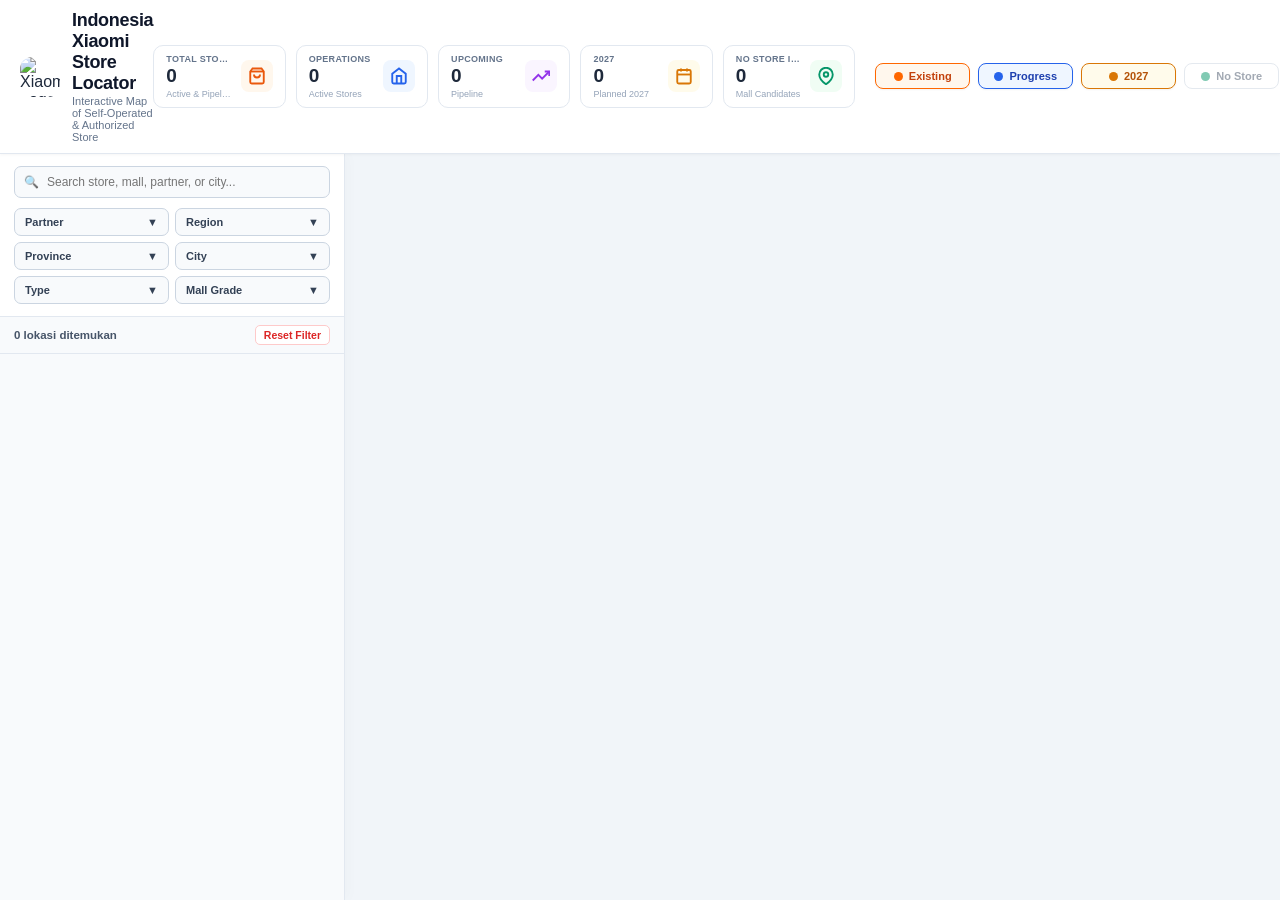
==== commit b9ccd0b6: "Add files via upload" ====
--- a/index.html
+++ b/index.html
@@ -71,7 +71,7 @@
       display: flex;
       gap: 10px;
       flex: 1;
-      max-width: 720px;
+      max-width: 860px;
     }
 
     .stat-card {
@@ -123,6 +123,7 @@
     .stat-orange h2 { color: #ea580c; }
     .stat-blue h2   { color: #2563eb; }
     .stat-purple h2 { color: #9333ea; }
+    .stat-amber h2  { color: #d97706; }
     .stat-green h2  { color: #059669; }
 
     .stat-icon {
@@ -138,6 +139,7 @@
     .orange-icon { background-color: #fff7ed; color: #ea580c; }
     .blue-icon   { background-color: #eff6ff; color: #2563eb; }
     .purple-icon { background-color: #faf5ff; color: #9333ea; }
+    .amber-icon  { background-color: #fffbeb; color: #d97706; }
     .green-icon  { background-color: #f0fdf4; color: #059669; }
 
     /* HEADER LEGEND FILTER BUTTONS */
@@ -151,6 +153,9 @@
     .legend-filter-btn {
       display: flex;
       align-items: center;
+      justify-content: center;
+      flex: 1;
+      min-width: 95px;
       gap: 6px;
       font-size: 11px;
       font-weight: 700;
@@ -188,6 +193,12 @@
       color: #1e40af;
     }
 
+    .legend-filter-btn[data-status="2027"].active {
+      border-color: #d97706;
+      background: #fffbeb;
+      color: #b45309;
+    }
+
     .legend-filter-btn[data-status="No Store"].active {
       border-color: #059669;
       background: #f0fdf4;
@@ -273,10 +284,6 @@
     .custom-multiselect {
       position: relative;
       flex: 1;
-    }
-
-    .custom-multiselect.full-width {
-      width: 100%;
     }
 
     .multiselect-btn {
@@ -491,6 +498,7 @@
 
     .badge-existing { background-color: #ffedd5; color: #c2410c; }
     .badge-progress { background-color: #dbeafe; color: #1e40af; }
+    .badge-2027     { background-color: #fef3c7; color: #b45309; }
     .badge-nostore  { background-color: #d1fae5; color: #065f46; }
 
     .card-meta-row {
@@ -570,49 +578,6 @@
       height: 100%;
     }
 
-    .map-style-switcher {
-      position: absolute;
-      top: 15px;
-      right: 15px;
-      z-index: 1000;
-      display: flex;
-      width: 210px;
-      background: rgba(255, 255, 255, 0.35);
-      backdrop-filter: blur(6px);
-      -webkit-backdrop-filter: blur(6px);
-      border-radius: 8px;
-      box-shadow: 0 4px 12px rgba(0, 0, 0, 0.12);
-      border: 1px solid rgba(203, 213, 225, 0.6);
-      overflow: hidden;
-    }
-
-    .map-style-btn {
-      flex: 1;
-      padding: 8px 0;
-      font-size: 11.5px;
-      font-weight: 700;
-      border: none;
-      background: transparent;
-      color: #334155;
-      cursor: pointer;
-      text-align: center;
-      transition: all 0.2s;
-    }
-
-    .map-style-btn:not(:last-child) {
-      border-right: 1px solid rgba(226, 232, 240, 0.6);
-    }
-
-    .map-style-btn:hover {
-      background: rgba(241, 245, 249, 0.6);
-      color: #0f172a;
-    }
-
-    .map-style-btn.active {
-      background: rgba(234, 88, 12, 0.85);
-      color: #ffffff;
-    }
-
     /* ================= RIGHT PANEL ================= */
     .right-info-panel {
       position: absolute;
@@ -827,10 +792,21 @@
           <div class="stat-content">
             <span class="stat-label">Upcoming</span>
             <h2 id="stat-progress">0</h2>
-            <span class="stat-sub">Pipeline & 2027</span>
+            <span class="stat-sub">Pipeline</span>
           </div>
           <div class="stat-icon purple-icon">
             <svg width="18" height="18" viewBox="0 0 24 24" fill="none" stroke="currentColor" stroke-width="2.5"><polyline points="23 6 13.5 15.5 8.5 10.5 1 18"></polyline><polyline points="17 6 23 6 23 12"></polyline></svg>
+          </div>
+        </div>
+
+        <div class="stat-card">
+          <div class="stat-content">
+            <span class="stat-label">2027</span>
+            <h2 id="stat-2027">0</h2>
+            <span class="stat-sub">Planned 2027</span>
+          </div>
+          <div class="stat-icon amber-icon">
+            <svg width="18" height="18" viewBox="0 0 24 24" fill="none" stroke="currentColor" stroke-width="2.5"><rect x="3" y="4" width="18" height="18" rx="2" ry="2"></rect><line x1="16" y1="2" x2="16" y2="6"></line><line x1="8" y1="2" x2="8" y2="6"></line><line x1="3" y1="10" x2="21" y2="10"></line></svg>
           </div>
         </div>
 
@@ -853,6 +829,9 @@
         </button>
         <button class="legend-filter-btn active" data-status="Progress">
           <span class="legend-dot" style="background-color: #2563eb;"></span> Progress
+        </button>
+        <button class="legend-filter-btn active" data-status="2027">
+          <span class="legend-dot" style="background-color: #d97706;"></span> 2027
         </button>
         <button class="legend-filter-btn" data-status="No Store">
           <span class="legend-dot" style="background-color: #059669;"></span> No Store
@@ -932,41 +911,9 @@
       maxZoom: 19
     });
 
-    const cleanMapLayer = L.tileLayer('https://{s}.basemaps.cartocdn.com/rastertiles/voyager/{z}/{x}/{y}{r}.png', {
-      attribution: '© OpenStreetMap contributors & CARTO',
-      maxZoom: 19
-    });
-
     const map = L.map('map', {
       layers: [standardLayer]
     }).setView([-2.548926, 118.014863], 5);
-
-    const mapContainerEl = document.querySelector('.map-container');
-    const switcherDiv = document.createElement('div');
-    switcherDiv.className = 'map-style-switcher';
-    switcherDiv.innerHTML = `
-      <button class="map-style-btn active" data-style="standard">Standard</button>
-      <button class="map-style-btn" data-style="clean">Clean Maps</button>
-    `;
-    mapContainerEl.appendChild(switcherDiv);
-
-    const styleButtons = switcherDiv.querySelectorAll('.map-style-btn');
-    styleButtons.forEach(btn => {
-      btn.addEventListener('click', () => {
-        map.removeLayer(standardLayer);
-        map.removeLayer(cleanMapLayer);
-
-        styleButtons.forEach(b => b.classList.remove('active'));
-        btn.classList.add('active');
-
-        const styleType = btn.getAttribute('data-style');
-        if (styleType === 'standard') {
-          standardLayer.addTo(map);
-        } else {
-          cleanMapLayer.addTo(map);
-        }
-      });
-    });
 
     let allStores = [];
     let filteredStores = [];
@@ -982,7 +929,7 @@
       city: [],
       type: [],
       grade: [],
-      status: ['Existing', 'Progress']
+      status: ['Existing', 'Progress', '2027']
     };
 
     function getPinSizeByZoom(zoomLevel) {
@@ -999,7 +946,10 @@
       let lightColor = '#FF6700'; 
       let darkColor  = '#D95300';
 
-      if (st.includes('PROGRESS') || st.includes('UPCOMING')) {
+      if (st.includes('2027')) {
+        lightColor = '#D97706';
+        darkColor  = '#B45309';
+      } else if (st.includes('PROGRESS') || st.includes('UPCOMING')) {
         lightColor = '#2563EB';  
         darkColor  = '#1D4ED8';
       } else if (st.includes('NO STORE') || st.includes('POTENTIAL') || st.includes('NO MALL')) {
@@ -1046,6 +996,16 @@
       const cleaned = String(val).replace(/[^0-9]/g, '');
       if (!cleaned) return String(val);
       return Number(cleaned).toLocaleString('en-US');
+    }
+
+    function formatCurrency(val) {
+      if (val === undefined || val === null || val === '' || val === '-') return '-';
+      if (typeof val === 'string' && val.includes('Rp')) return val;
+      const num = parseNum(val);
+      if (isNaN(num)) {
+        return String(val).replace(/\./g, ',');
+      }
+      return 'Rp ' + new Intl.NumberFormat('en-US').format(num);
     }
 
     function getGradeVal(store) {
@@ -1320,10 +1280,10 @@
         }
       });
 
-      selectedFilters.status = ['Existing', 'Progress'];
+      selectedFilters.status = ['Existing', 'Progress', '2027'];
       document.querySelectorAll('.legend-filter-btn').forEach(btn => {
         const st = btn.getAttribute('data-status');
-        if (st === 'Existing' || st === 'Progress') {
+        if (st === 'Existing' || st === 'Progress' || st === '2027') {
           btn.classList.add('active');
         } else {
           btn.classList.remove('active');
@@ -1340,14 +1300,16 @@
     function updateDashboard() {
       const existing = filteredStores.filter(s => String(s["Status"]).toLowerCase() === 'existing').length;
       const progress = filteredStores.filter(s => String(s["Status"]).toLowerCase() === 'progress').length;
-      const noStore = filteredStores.filter(s => String(s["Status"]).toLowerCase() === 'no store').length;
-      const totalAll = filteredStores.length;
+      const stat2027  = filteredStores.filter(s => String(s["Status"]).toLowerCase() === '2027').length;
+      const noStore  = filteredStores.filter(s => String(s["Status"]).toLowerCase() === 'no store').length;
+      const totalAll  = filteredStores.length;
 
       document.getElementById('stat-total').textContent = totalAll;
       document.getElementById('stat-existing').textContent = existing;
       document.getElementById('stat-progress').textContent = progress;
+      document.getElementById('stat-2027').textContent = stat2027;
       document.getElementById('stat-nostore').textContent = noStore;
-      document.getElementById('stores-found-text').textContent = `${totalAll} locations found`;
+      document.getElementById('stores-found-text').textContent = `${totalAll} location found`;
 
       renderStoreList();
       renderMarkers();
@@ -1361,18 +1323,28 @@
       filteredStores.forEach((store, index) => {
         const status = store["Status"] || 'No Store';
         const stUpper = status.toUpperCase();
-        let badgeClass = stUpper.includes('EXISTING') ? 'badge-existing' : (stUpper.includes('PROGRESS') ? 'badge-progress' : 'badge-nostore');
+        let badgeClass = 'badge-nostore';
+        if (stUpper.includes('EXISTING')) {
+          badgeClass = 'badge-existing';
+        } else if (stUpper.includes('2027')) {
+          badgeClass = 'badge-2027';
+        } else if (stUpper.includes('PROGRESS')) {
+          badgeClass = 'badge-progress';
+        }
+
         const storeGrade = getGradeVal(store);
         const gradeBadgeHtml = storeGrade ? `<span class="badge" style="background:#e0e7ff; color:#3730a3;">${storeGrade}</span>` : '';
         const name = store["Store Name"] || store["Mall Name"] || store["Name"] || 'Xiaomi Store';
 
         const lat = parseNum(store["Latitude"]);
         const lng = parseNum(store["Longitude"]);
-        const populationFormatted = formatPopulation(store['POPULATION']);
+        
+        const populationRaw = store['Population'] || store['POPULATION'] || store['City Population'];
+        const populationFormatted = formatPopulation(populationRaw);
 
         let mapsLink = getTextVal(store['Google Maps Link']);
-        if (mapsLink === '-') {
-          mapsLink = `https://www.google.com/maps/search/?api=1&query=${encodeURIComponent(`${name} ${store["City"] || ''}`.trim())}`;
+        if (mapsLink === '-' || mapsLink.startsWith('1all')) {
+          mapsLink = `https://www.google.com/maps/search/?api=1&query=${encodeURIComponent(`${name}${store["City"] || ''}`.trim())}`;
         }
         const mapsBtnHtml = `<div class="maps-link-container"><a href="${mapsLink}" target="_blank" rel="noopener noreferrer" class="btn-maps-link">📍 Maps Link</a></div>`;
 
@@ -1430,13 +1402,16 @@
         const storeSize = getTextVal(store["Store Size"]);
         const rawCost = parseNum(store["Rental Cost"]);
         const rentalCost = !isNaN(rawCost) ? `Rp ${new Intl.NumberFormat('id-ID').format(rawCost)}` : getTextVal(store["Rental Cost"]);
-        const dailyTraffic = getTextVal(store["Daily Traffic (Est)"]);
-        const monthlyTraffic = getTextVal(store["Monthly Traffic (Est)"]);
-        const populationFormatted = formatPopulation(store['POPULATION']);
+        
+        const populationRaw = store['Population'] || store['POPULATION'] || store['City Population'];
+        const populationFormatted = formatPopulation(populationRaw);
+
+        const gdpYear = formatCurrency(store['GDP/Year']);
+        const gdpMonth = formatCurrency(store['GDP/Month']);
 
         let mapsLink = getTextVal(store['Google Maps Link']);
-        if (mapsLink === '-') {
-          mapsLink = `https://www.google.com/maps/search/?api=1&query=${encodeURIComponent(`${name} ${store["City"] || ''}`.trim())}`;
+        if (mapsLink === '-' || mapsLink.startsWith('1all')) {
+          mapsLink = `https://www.google.com/maps/search/?api=1&query=${encodeURIComponent(`${name}${store["City"] || ''}`.trim())}`;
         }
         const mapsBtnHtml = `<div class="maps-link-container" style="margin-top:4px;"><a href="${mapsLink}" target="_blank" rel="noopener noreferrer" class="btn-maps-link">📍 Maps Link</a></div>`;
 
@@ -1457,9 +1432,9 @@
             <b>Mall Grade:</b> ${storeGrade || '-'}<br>
             <b>Store Size:</b> ${storeSize} m²<br>
             <b>Rental Cost:</b> ${rentalCost}<br>
-            <b>Daily Traffic:</b> ${dailyTraffic}<br>
-            <b>Monthly Traffic:</b> ${monthlyTraffic}<br>
-            <b>City Population:</b> ${populationFormatted}
+            <b>City Population:</b> ${populationFormatted}<br>
+            <b>GDP/Year:</b> ${gdpYear}<br>
+            <b>GDP/Month:</b> ${gdpMonth}
           </div>
         `, { autoClose: false, closeOnClick: false });
 
@@ -1535,19 +1510,25 @@
       }
       connectionLinesGroup.clearLayers();
 
+      const xiaomiLogoHtml = `
+        <div style="width: 28px; height: 28px; filter: drop-shadow(0 2px 5px rgba(0,0,0,0.3)); display: flex; align-items: center; justify-content: center;">
+          <img src="https://upload.wikimedia.org/wikipedia/commons/a/ae/Xiaomi_logo_%282021-%29.svg" alt="Xiaomi Logo" style="width: 100%; height: 100%; border-radius: 9px; display: block;">
+        </div>
+      `;
+
       customClickMarker = L.marker([lat, lng], {
         icon: L.divIcon({
-          className: 'custom-click-pin-icon',
-          html: `<div style="background-color: #dc2626; width: 16px; height: 16px; border: 3px solid #ffffff; border-radius: 50%; box-shadow: 0 0 8px rgba(0,0,0,0.5);"></div>`,
-          iconSize: [16, 16],
-          iconAnchor: [8, 8]
+          className: 'custom-xiaomi-click-icon',
+          html: xiaomiLogoHtml,
+          iconSize: [28, 28],
+          iconAnchor: [14, 14]
         })
       }).addTo(map);
 
       const targetStores = filteredStores
         .filter(store => {
           const st = String(store["Status"]).toUpperCase();
-          return st.includes('EXISTING') || st.includes('PROGRESS');
+          return st.includes('EXISTING') || st.includes('PROGRESS') || st.includes('2027');
         })
         .map(store => {
           const sLat = parseNum(store["Latitude"]);
@@ -1562,10 +1543,10 @@
 
       targetStores.forEach((store, index) => {
         const polyline = L.polyline([[lat, lng], [store.lat, store.lng]], {
-          color: '#1e293b',
-          weight: 2,
-          opacity: 0.6,
-          dashArray: '4, 6'
+          color: '#334155',
+          weight: 1.5,
+          opacity: 0.5,
+          dashArray: '3, 5'
         }).addTo(connectionLinesGroup);
 
         const ratio = 0.82;
@@ -1580,17 +1561,17 @@
             className: 'distance-badge-wrapper',
             html: `<div style="
               background: #ffffff;
-              border: 1.5px solid #ea580c;
+              border: 1px solid #ea580c;
               color: #c2410c;
               font-weight: 800;
-              font-size: 9.5px;
-              padding: 2px 6px;
+              font-size: 9px;
+              padding: 1px 5px;
               border-radius: 4px;
-              box-shadow: 0 2px 5px rgba(0,0,0,0.2);
+              box-shadow: 0 1px 3px rgba(0,0,0,0.15);
               white-space: nowrap;
             ">${distStr}</div>`,
-            iconSize: [50, 18],
-            iconAnchor: [25, -5]
+            iconSize: [50, 16],
+            iconAnchor: [25, -4]
           }),
           interactive: false
         }).addTo(connectionLinesGroup);
@@ -1608,7 +1589,7 @@
         document.querySelector('.map-container').appendChild(panel);
       }
 
-      let locationsHtml = targetStores.length === 0 ? `<div class="no-store-city">Tidak ada store Existing/Progress ditemukan.</div>` : '';
+      let locationsHtml = targetStores.length === 0 ? `<div class="no-store-city">Tidak ada store Existing/Progress/2027 ditemukan.</div>` : '';
       
       targetStores.forEach(store => {
         const name = store["Store Name"] || store["Mall Name"] || store["Name"];
